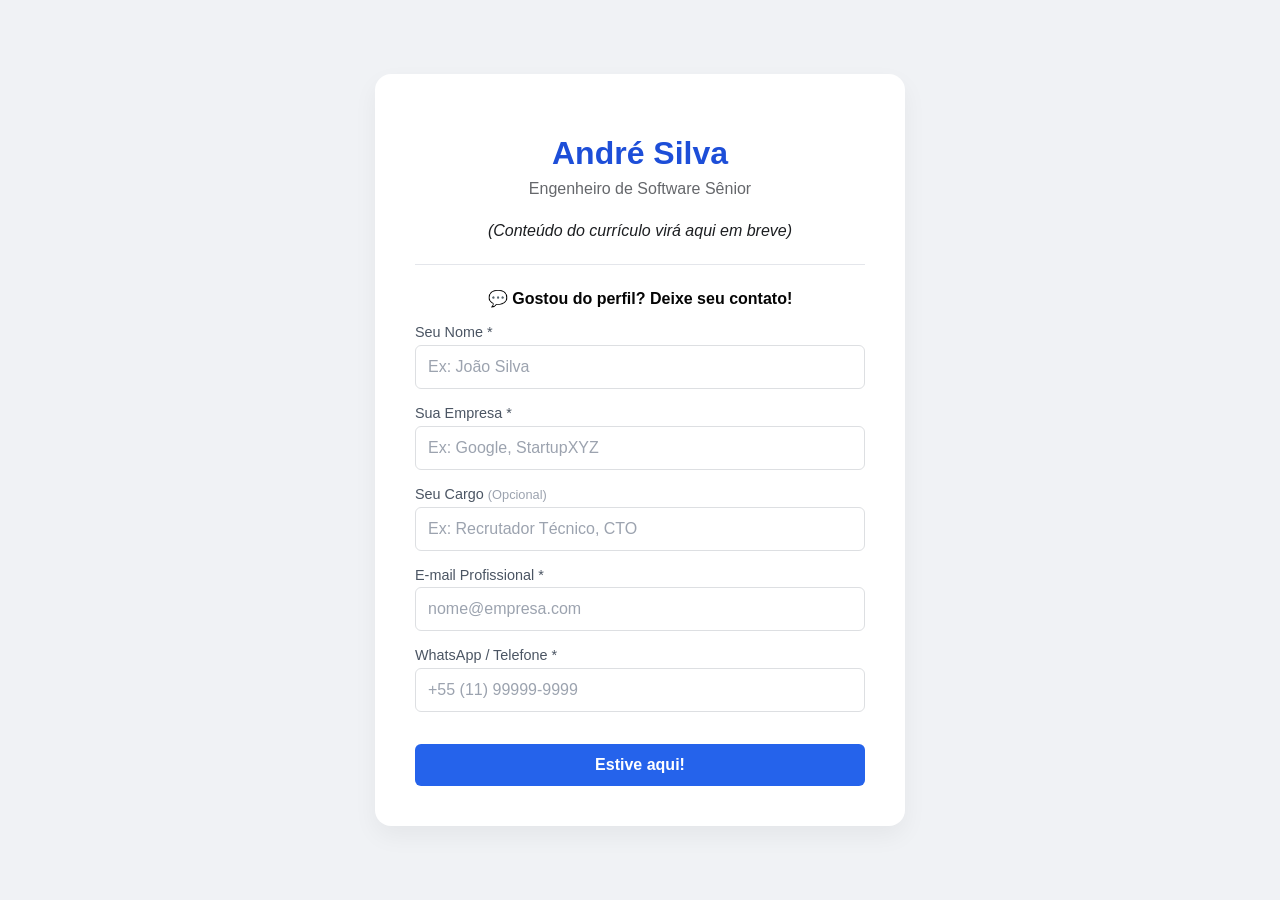
==== index.html @ 9e5ec3b1 "feat: adicionando logicas de marketing e se a visita é um retorno" ====
<!DOCTYPE html>
<html lang="pt-br">
<head>
    <meta charset="UTF-8">
    <meta name="viewport" content="width=device-width, initial-scale=1.0">
    <title>Currículo Inteligente | André Silva</title>
    <style>
        /* Estilos Gerais */
        body { font-family: 'Segoe UI', Tahoma, Geneva, Verdana, sans-serif; background-color: #f0f2f5; color: #1c1e21; display: flex; justify-content: center; align-items: center; min-height: 100vh; margin: 0; }
        .card { background: white; padding: 2.5rem; border-radius: 16px; box-shadow: 0 10px 25px rgba(0,0,0,0.05); text-align: center; width: 90%; max-width: 450px; }
        h1 { margin-bottom: 0.5rem; color: #1d4ed8; }
        p.subtitle { color: #65676b; margin-top: 0; margin-bottom: 1.5rem; }
        hr { border: 0; border-top: 1px solid #e4e6eb; margin: 1.5rem 0; }

        /* Estilos do Formulário */
        #visit-form { text-align: left; }
        #visit-form p.form-title { text-align: center; font-weight: bold; margin-bottom: 1rem; color: #050505; }
        .form-group { margin-bottom: 1rem; }
        label { display: block; margin-bottom: 0.3rem; font-size: 0.9rem; color: #4b5563; font-weight: 500; }
        input { width: 100%; padding: 12px; border: 1px solid #dddfe2; border-radius: 6px; font-size: 1rem; box-sizing: border-box; }
        input:focus { outline: none; border-color: #2563eb; box-shadow: 0 0 0 2px rgba(37,99,235,0.1); }
        input::placeholder { color: #9ca3af; }
        span.optional { color: #9ca3af; font-weight: normal; font-size: 0.8rem; }

        button.btn-submit { background-color: #2563eb; color: white; border: none; padding: 12px 24px; border-radius: 6px; cursor: pointer; font-size: 1rem; font-weight: 600; width: 100%; margin-top: 1rem; transition: background-color 0.2s; }
        button.btn-submit:hover { background-color: #1d4ed8; }
        #form-message { text-align: center; margin-top: 1rem; color: #166534; font-weight: 600; }
    </style>
</head>
<body>
    <div class="card">
        <h1>André Silva</h1>
        <p class="subtitle">Engenheiro de Software Sênior</p>
        <p><em>(Conteúdo do currículo virá aqui em breve)</em></p>
        
        <hr>
        
        <div id="visit-form-container">
            <div id="visit-form">
                <p class="form-title">💬 Gostou do perfil? Deixe seu contato!</p>
                
                <div class="form-group">
                    <label for="visitor-name">Seu Nome *</label>
                    <input type="text" id="visitor-name" placeholder="Ex: João Silva" required>
                </div>

                <div class="form-group">
                    <label for="visitor-company">Sua Empresa *</label>
                    <input type="text" id="visitor-company" placeholder="Ex: Google, StartupXYZ" required>
                </div>

                <div class="form-group">
                    <label for="visitor-role">Seu Cargo <span class="optional">(Opcional)</span></label>
                    <input type="text" id="visitor-role" placeholder="Ex: Recrutador Técnico, CTO">
                </div>

                <div class="form-group">
                    <label for="visitor-email">E-mail Profissional *</label>
                    <input type="email" id="visitor-email" placeholder="nome@empresa.com" required>
                </div>

                <div class="form-group">
                    <label for="visitor-phone">WhatsApp / Telefone *</label>
                    <input type="tel" id="visitor-phone" placeholder="+55 (11) 99999-9999" maxlength="19" required>
                </div>

                <button class="btn-submit" onclick="marcarPresenca()">Estive aqui!</button>
            </div>
            <div id="form-message" style="display: none;">
                <h3>Obrigado pela visita!</h3>
                <p>Recebi seus dados e entrarei em contato em breve.</p>
            </div>
        </div>
    </div>

    <script>
        const API_URL = 'https://api-portfolio-blue.vercel.app/api/visit';
        let visitId = null;
        
        // --- Lógica do Tempo de Permanência ---
        let startTime = Date.now();
        let totalSeconds = 0;

        function updateAndSendTime() {
            if (!visitId) return;
            const now = Date.now();
            totalSeconds += Math.round((now - startTime) / 1000);
            startTime = now;

            const payload = JSON.stringify({ id: visitId, time_on_page: totalSeconds });

            fetch(API_URL, {
                method: 'PATCH',
                headers: { 'Content-Type': 'application/json' },
                body: payload,
                keepalive: true 
            });
        }

        window.addEventListener('visibilitychange', () => {
            if (document.visibilityState === 'hidden') updateAndSendTime();
            else startTime = Date.now();
        });

        window.addEventListener('pagehide', updateAndSendTime);

        // --- Máscara de Telefone ---
        document.getElementById('visitor-phone').addEventListener('input', (e) => {
            let x = e.target.value.replace(/\D/g, '').match(/(\d{0,2})(\d{0,2})(\d{0,5})(\d{0,4})/);
            if (!x[1]) { e.target.value = ''; return; }
            if (!x[2]) { e.target.value = '+' + x[1]; return; }
            e.target.value = '+' + x[1] + ' (' + x[2] + ') ' + x[3] + (x[4] ? '-' + x[4] : '');
        });

        // 1. Telemetria Automática (Load) - COM UTMs E RETORNO
        window.addEventListener('load', async () => {
            // Verifica se é visitante recorrente via localStorage
            const isReturning = localStorage.getItem('visited_before') === 'true';
            localStorage.setItem('visited_before', 'true');

            // Captura parâmetros da URL (UTMs)
            const urlParams = new URLSearchParams(window.location.search);

            const payload = {
                referrer: document.referrer || 'Direto',
                screen: `${window.screen.width}x${window.screen.height}`,
                lang: navigator.language,
                ua: navigator.userAgent,
                // Novos campos de Inteligência
                utm_source: urlParams.get('utm_source'),
                utm_medium: urlParams.get('utm_medium'),
                utm_campaign: urlParams.get('utm_campaign'),
                is_returning: isReturning
            };

            try {
                const res = await fetch(API_URL, {
                    method: 'POST',
                    headers: { 'Content-Type': 'application/json' },
                    body: JSON.stringify(payload)
                });
                const data = await res.json();
                visitId = data.id;
                console.log('Telemetria Sênior OK');
            } catch (e) {
                console.warn('Erro na telemetria.');
            }
        });

        // 2. Formulário Voluntário (Leads)
        async function marcarPresenca() {
            const nome = document.getElementById('visitor-name').value.trim();
            const empresa = document.getElementById('visitor-company').value.trim();
            const cargo = document.getElementById('visitor-role').value.trim();
            const email = document.getElementById('visitor-email').value.trim();
            const telefone = document.getElementById('visitor-phone').value.trim();

            if (!nome || !empresa || !email || !telefone) {
                alert('Por favor, preencha todos os campos obrigatórios (*).');
                return;
            }

            const payloadUpdate = {
                id: visitId,
                visitor_name: nome,
                company: empresa,
                job_title: cargo || null,
                visitor_email: email,
                visitor_phone: telefone
            };

            try {
                const response = await fetch(API_URL, {
                    method: 'PATCH',
                    headers: { 'Content-Type': 'application/json' },
                    body: JSON.stringify(payloadUpdate)
                });

                if (response.ok) {
                    document.getElementById('visit-form').style.display = 'none';
                    document.getElementById('form-message').style.display = 'block';
                } else {
                    throw new Error('Erro ao salvar dados');
                }
            } catch (e) {
                alert('Erro ao enviar dados.');
                console.error(e);
            }
        }
    </script>
</body>
</html>
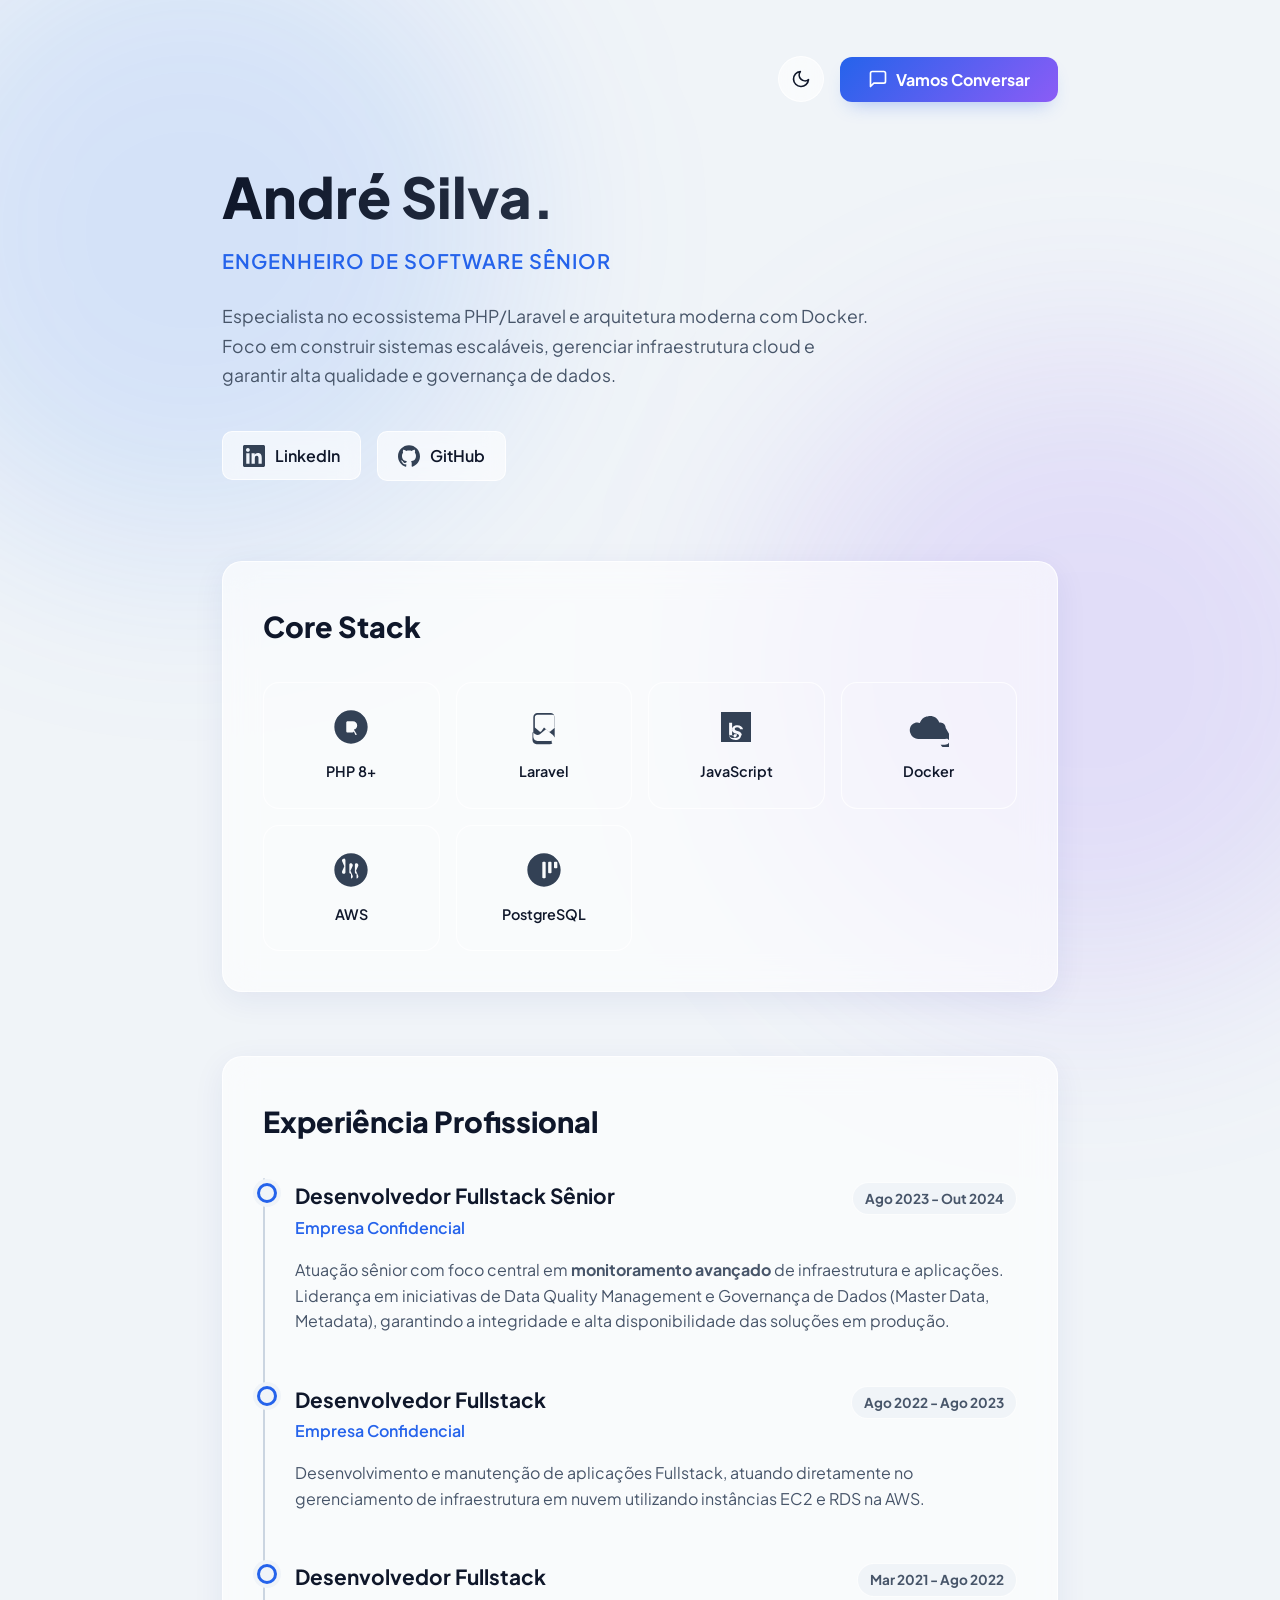
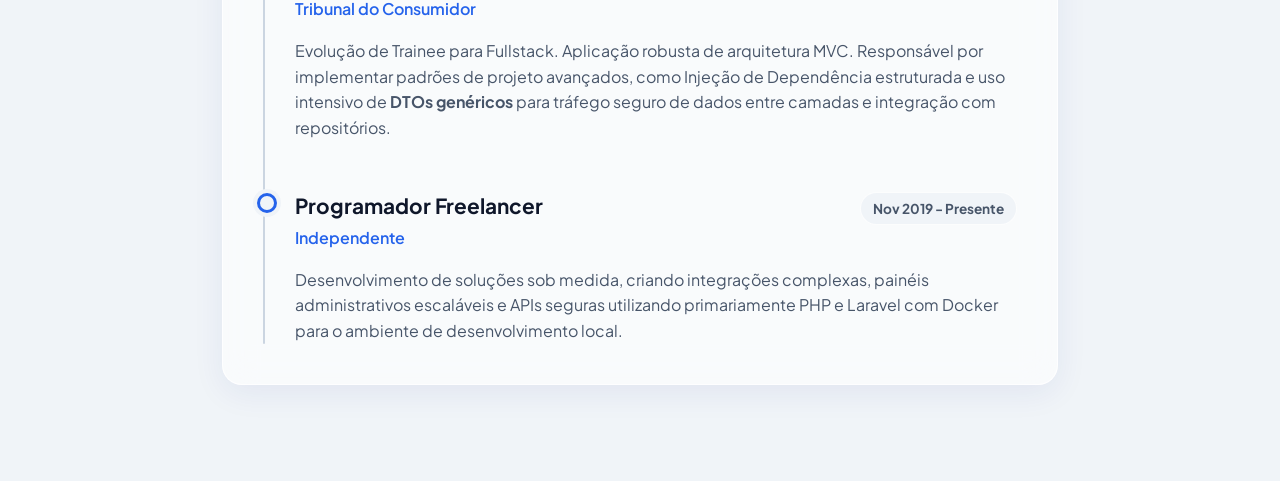
==== commit 452d4220: "fix: corrigindo comportamento cores no celular forçado darkmode" ====
--- a/index.html
+++ b/index.html
@@ -3,81 +3,388 @@
 <head>
     <meta charset="UTF-8">
     <meta name="viewport" content="width=device-width, initial-scale=1.0">
-    <title>Currículo Inteligente | André Silva</title>
+    <title>André Silva | Engenheiro de Software Sênior</title>
+    
+    <script>
+        let localTheme = localStorage.getItem('theme');
+        let sysTheme = window.matchMedia('(prefers-color-scheme: dark)').matches ? 'dark' : 'light';
+        let currentTheme = localTheme || sysTheme;
+        document.documentElement.setAttribute('data-theme', currentTheme);
+    </script>
+
+    <meta name="theme-color" content="#f0f4f8" media="(prefers-color-scheme: light)">
+    <meta name="theme-color" content="#020617" media="(prefers-color-scheme: dark)">
+
+    <link rel="preconnect" href="https://fonts.googleapis.com">
+    <link rel="preconnect" href="https://fonts.gstatic.com" crossorigin>
+    <link href="https://fonts.googleapis.com/css2?family=Plus+Jakarta+Sans:wght@400;500;600;700;800&display=swap" rel="stylesheet">
+    
     <style>
-        /* Estilos Gerais */
-        body { font-family: 'Segoe UI', Tahoma, Geneva, Verdana, sans-serif; background-color: #f0f2f5; color: #1c1e21; display: flex; justify-content: center; align-items: center; min-height: 100vh; margin: 0; }
-        .card { background: white; padding: 2.5rem; border-radius: 16px; box-shadow: 0 10px 25px rgba(0,0,0,0.05); text-align: center; width: 90%; max-width: 450px; }
-        h1 { margin-bottom: 0.5rem; color: #1d4ed8; }
-        p.subtitle { color: #65676b; margin-top: 0; margin-bottom: 1.5rem; }
-        hr { border: 0; border-top: 1px solid #e4e6eb; margin: 1.5rem 0; }
-
-        /* Estilos do Formulário */
-        #visit-form { text-align: left; }
-        #visit-form p.form-title { text-align: center; font-weight: bold; margin-bottom: 1rem; color: #050505; }
-        .form-group { margin-bottom: 1rem; }
-        label { display: block; margin-bottom: 0.3rem; font-size: 0.9rem; color: #4b5563; font-weight: 500; }
-        input { width: 100%; padding: 12px; border: 1px solid #dddfe2; border-radius: 6px; font-size: 1rem; box-sizing: border-box; }
-        input:focus { outline: none; border-color: #2563eb; box-shadow: 0 0 0 2px rgba(37,99,235,0.1); }
-        input::placeholder { color: #9ca3af; }
-        span.optional { color: #9ca3af; font-weight: normal; font-size: 0.8rem; }
-
-        button.btn-submit { background-color: #2563eb; color: white; border: none; padding: 12px 24px; border-radius: 6px; cursor: pointer; font-size: 1rem; font-weight: 600; width: 100%; margin-top: 1rem; transition: background-color 0.2s; }
-        button.btn-submit:hover { background-color: #1d4ed8; }
-        #form-message { text-align: center; margin-top: 1rem; color: #166534; font-weight: 600; }
+        /* =========================================
+           VARIÁVEIS DE TEMA
+           ========================================= */
+        :root {
+            --bg-base: #f0f4f8;
+            --bg-blob-1: rgba(59, 130, 246, 0.15); 
+            --bg-blob-2: rgba(139, 92, 246, 0.15); 
+            --card-bg: rgba(255, 255, 255, 0.6);
+            --card-border: rgba(255, 255, 255, 0.8);
+            --card-shadow: 0 8px 32px rgba(31, 38, 135, 0.07);
+            --text-main: #0f172a;
+            --text-muted: #475569;
+            --primary: #2563eb;
+            --primary-glow: rgba(37, 99, 235, 0.4);
+            --accent: #8b5cf6;
+            --timeline-line: #cbd5e1;
+            --icon-fill: #334155;
+            --modal-bg: rgba(0, 0, 0, 0.4);
+        }
+
+        [data-theme="dark"] {
+            --bg-base: #020617;
+            --bg-blob-1: rgba(37, 99, 235, 0.15);
+            --bg-blob-2: rgba(139, 92, 246, 0.1);
+            --card-bg: rgba(30, 41, 59, 0.5);
+            --card-border: rgba(255, 255, 255, 0.05);
+            --card-shadow: 0 8px 32px rgba(0, 0, 0, 0.4);
+            --text-main: #f8fafc;
+            --text-muted: #94a3b8;
+            --primary: #3b82f6;
+            --primary-glow: rgba(59, 130, 246, 0.5);
+            --accent: #a855f7;
+            --timeline-line: #334155;
+            --icon-fill: #cbd5e1;
+            --modal-bg: rgba(0, 0, 0, 0.8);
+        }
+
+        /* =========================================
+           ESTILOS BASE E LAYOUT
+           ========================================= */
+        * { margin: 0; padding: 0; box-sizing: border-box; font-family: 'Plus Jakarta Sans', sans-serif; }
+
+        body { 
+            background-color: var(--bg-base); 
+            color: var(--text-main); 
+            line-height: 1.7; 
+            overflow-x: hidden;
+            position: relative;
+            transition: background-color 0.4s ease, color 0.4s ease;
+        }
+
+        body::before, body::after {
+            content: ''; position: fixed; border-radius: 50%; filter: blur(100px); z-index: -1;
+            transition: background-color 0.4s ease;
+        }
+        body::before { top: -10%; left: -10%; width: 50vw; height: 50vw; background: var(--bg-blob-1); }
+        body::after { bottom: -10%; right: -10%; width: 50vw; height: 50vw; background: var(--bg-blob-2); }
+
+        .container { max-width: 900px; margin: 0 auto; padding: 2rem; position: relative; z-index: 1; }
+
+        /* HEADER E TOGGLE DE TEMA */
+        header { display: flex; justify-content: flex-end; align-items: center; gap: 1rem; padding: 1.5rem 0 4rem 0; }
+
+        .theme-toggle {
+            background: var(--card-bg); border: 1px solid var(--card-border);
+            border-radius: 50%; width: 46px; height: 46px;
+            display: flex; align-items: center; justify-content: center;
+            cursor: pointer; color: var(--text-main); backdrop-filter: blur(10px);
+            transition: all 0.3s ease;
+        }
+        .theme-toggle:hover { border-color: var(--primary); color: var(--primary); transform: scale(1.05); }
+        .theme-toggle svg { width: 20px; height: 20px; fill: none; stroke: currentColor; stroke-width: 2; stroke-linecap: round; stroke-linejoin: round; }
+
+        .btn-glow {
+            background: linear-gradient(135deg, var(--primary), var(--accent));
+            color: white; border: none; padding: 12px 28px; border-radius: 12px;
+            font-weight: 700; font-size: 1rem; cursor: pointer; transition: all 0.3s ease;
+            box-shadow: 0 10px 20px -10px var(--primary-glow);
+            display: inline-flex; align-items: center; gap: 8px;
+        }
+        .btn-glow:hover { transform: translateY(-2px) scale(1.02); box-shadow: 0 15px 25px -10px var(--primary-glow); }
+
+        /* HERO SECTION */
+        .hero { margin-bottom: 5rem; }
+        .hero-title { 
+            font-size: 3.5rem; font-weight: 800; line-height: 1.1; margin-bottom: 1rem;
+            background: linear-gradient(to right, var(--text-main), var(--text-muted));
+            -webkit-background-clip: text; -webkit-text-fill-color: transparent;
+        }
+        .hero-subtitle { font-size: 1.25rem; font-weight: 600; color: var(--primary); margin-bottom: 1.5rem; letter-spacing: 1px; text-transform: uppercase; }
+        .hero-desc { color: var(--text-muted); font-size: 1.1rem; max-width: 650px; margin-bottom: 2.5rem; }
+
+        .social-links { display: flex; gap: 1rem; flex-wrap: wrap; }
+        .social-btn {
+            display: flex; align-items: center; gap: 10px; padding: 10px 20px;
+            background: var(--card-bg); border: 1px solid var(--card-border);
+            border-radius: 10px; color: var(--text-main); font-weight: 600; text-decoration: none;
+            backdrop-filter: blur(10px); transition: all 0.3s ease;
+        }
+        .social-btn svg { width: 22px; height: 22px; fill: var(--icon-fill); transition: 0.3s; }
+        .social-btn:hover { border-color: var(--primary); transform: translateY(-3px); }
+        .social-btn:hover svg { fill: var(--primary); }
+
+        /* GLASS CARD GERAL */
+        .glass-panel {
+            background: var(--card-bg); backdrop-filter: blur(16px); -webkit-backdrop-filter: blur(16px);
+            border: 1px solid var(--card-border); border-radius: 20px;
+            box-shadow: var(--card-shadow); padding: 2.5rem; margin-bottom: 4rem;
+            transition: background-color 0.4s ease, border-color 0.4s ease;
+        }
+
+        .section-header { font-size: 1.8rem; font-weight: 800; margin-bottom: 2rem; color: var(--text-main); }
+
+        /* BENTO GRID - TECH STACK */
+        .tech-grid { display: grid; grid-template-columns: repeat(auto-fill, minmax(140px, 1fr)); gap: 1rem; }
+        .tech-card {
+            display: flex; flex-direction: column; align-items: center; justify-content: center; gap: 12px;
+            padding: 1.5rem; border-radius: 16px; background: rgba(255,255,255,0.03);
+            border: 1px solid var(--card-border); transition: all 0.3s ease;
+        }
+        .tech-card:hover { border-color: var(--primary); background: rgba(37, 99, 235, 0.05); transform: translateY(-4px); }
+        .tech-card svg { width: 40px; height: 40px; fill: var(--icon-fill); transition: fill 0.3s ease; }
+        .tech-card span { font-weight: 600; font-size: 0.9rem; color: var(--text-main); text-align: center; }
+
+        /* TIMELINE EXPERIÊNCIA */
+        .timeline { position: relative; padding-left: 2rem; }
+        .timeline::before { content: ''; position: absolute; left: 0; top: 0; bottom: 0; width: 2px; background: var(--timeline-line); border-radius: 2px; }
+        .timeline-item { position: relative; margin-bottom: 3rem; }
+        .timeline-item:last-child { margin-bottom: 0; }
+        
+        .timeline-item::before {
+            content: ''; position: absolute; left: -2.4rem; top: 0.3rem; width: 14px; height: 14px;
+            background: var(--bg-base); border: 3px solid var(--primary); border-radius: 50%;
+            box-shadow: 0 0 0 4px var(--bg-base); transition: 0.3s; z-index: 2;
+        }
+        .timeline-item:hover::before { background: var(--primary); box-shadow: 0 0 15px var(--primary-glow); }
+
+        .job-header { display: flex; justify-content: space-between; align-items: baseline; margin-bottom: 0.5rem; flex-wrap: wrap; gap: 0.5rem; }
+        .job-title { font-size: 1.3rem; font-weight: 700; color: var(--text-main); }
+        .job-company { color: var(--primary); font-weight: 600; font-size: 1rem; }
+        .job-date { font-size: 0.85rem; font-weight: 700; color: var(--text-muted); background: var(--bg-base); padding: 4px 12px; border-radius: 20px; border: 1px solid var(--card-border); transition: background-color 0.4s ease; }
+        .job-desc { color: var(--text-muted); margin-top: 1rem; line-height: 1.6; }
+
+        /* MODAL E FORMS */
+        .modal { display: none; position: fixed; z-index: 1000; inset: 0; background: var(--modal-bg); backdrop-filter: blur(8px); align-items: center; justify-content: center; }
+        .modal-content { background: var(--card-bg); backdrop-filter: blur(20px); border: 1px solid var(--card-border); padding: 2.5rem; border-radius: 24px; width: 90%; max-width: 450px; box-shadow: var(--card-shadow); position: relative; max-height: 90vh; overflow-y: auto; }
+        .close-btn { position: absolute; top: 20px; right: 24px; font-size: 1.5rem; cursor: pointer; color: var(--text-muted); transition: 0.2s; }
+        .close-btn:hover { color: var(--text-main); transform: scale(1.1); }
+        
+        .form-title { text-align: center; font-weight: 800; font-size: 1.3rem; margin-bottom: 1.5rem; color: var(--text-main); }
+        .form-group { margin-bottom: 1.2rem; }
+        label { display: block; margin-bottom: 0.4rem; font-size: 0.85rem; font-weight: 700; color: var(--text-main); }
+        input { width: 100%; padding: 14px; background: rgba(0,0,0,0.02); border: 1px solid var(--timeline-line); color: var(--text-main); border-radius: 12px; font-size: 1rem; transition: 0.3s; }
+        [data-theme="dark"] input { background: rgba(255,255,255,0.03); }
+        input:focus { outline: none; border-color: var(--primary); box-shadow: 0 0 0 4px var(--primary-glow); background: transparent; }
+        .optional { font-weight: 400; color: var(--text-muted); font-size: 0.75rem; }
+
+        /* =========================================
+           RESPONSIVIDADE (MOBILE FIX)
+           ========================================= */
+        @media (max-width: 600px) {
+            .container { padding: 1.5rem; }
+            .hero-title { font-size: 2.5rem; }
+            .hero-subtitle { font-size: 1.1rem; }
+            
+            /* Ajuste Perfeito para a Tech Stack no Mobile */
+            .tech-grid { grid-template-columns: repeat(2, 1fr); gap: 0.8rem; }
+            .tech-card { padding: 1rem; gap: 8px; }
+            .tech-card svg { width: 30px; height: 30px; }
+            .tech-card span { font-size: 0.8rem; }
+            
+            /* Ajuste dos Panels e Timeline */
+            .glass-panel { padding: 1.5rem; }
+            .job-header { flex-direction: column; align-items: flex-start; }
+            .timeline { padding-left: 1.5rem; }
+            .timeline-item::before { left: -1.9rem; }
+        }
     </style>
 </head>
 <body>
-    <div class="card">
-        <h1>André Silva</h1>
-        <p class="subtitle">Engenheiro de Software Sênior</p>
-        <p><em>(Conteúdo do currículo virá aqui em breve)</em></p>
-        
-        <hr>
-        
-        <div id="visit-form-container">
-            <div id="visit-form">
-                <p class="form-title">💬 Gostou do perfil? Deixe seu contato!</p>
+
+    <div class="container">
+        <header>
+            <button class="theme-toggle" id="theme-toggle" title="Alternar Tema">
+                <svg id="icon-sun" style="display: none;" viewBox="0 0 24 24"><circle cx="12" cy="12" r="5"></circle><line x1="12" y1="1" x2="12" y2="3"></line><line x1="12" y1="21" x2="12" y2="23"></line><line x1="4.22" y1="4.22" x2="5.64" y2="5.64"></line><line x1="18.36" y1="18.36" x2="19.78" y2="19.78"></line><line x1="1" y1="12" x2="3" y2="12"></line><line x1="21" y1="12" x2="23" y2="12"></line><line x1="4.22" y1="19.78" x2="5.64" y2="18.36"></line><line x1="18.36" y1="5.64" x2="19.78" y2="4.22"></line></svg>
+                <svg id="icon-moon" style="display: none;" viewBox="0 0 24 24"><path d="M21 12.79A9 9 0 1 1 11.21 3 7 7 0 0 0 21 12.79z"></path></svg>
+            </button>
+
+            <button class="btn-glow" onclick="openModal()">
+                <svg width="20" height="20" viewBox="0 0 24 24" fill="none" stroke="currentColor" stroke-width="2" stroke-linecap="round" stroke-linejoin="round"><path d="M21 15a2 2 0 0 1-2 2H7l-4 4V5a2 2 0 0 1 2-2h14a2 2 0 0 1 2 2z"></path></svg>
+                <span class="btn-text">Vamos Conversar</span>
+            </button>
+        </header>
+
+        <section class="hero">
+            <h1 class="hero-title">André Silva.</h1>
+            <div class="hero-subtitle">Engenheiro de Software Sênior</div>
+            <p class="hero-desc">Especialista no ecossistema PHP/Laravel e arquitetura moderna com Docker. Foco em construir sistemas escaláveis, gerenciar infraestrutura cloud e garantir alta qualidade e governança de dados.</p>
+            
+            <div class="social-links">
+                <a href="#" class="social-btn">
+                    <svg viewBox="0 0 24 24"><path d="M20.447 20.452h-3.554v-5.569c0-1.328-.027-3.037-1.852-3.037-1.853 0-2.136 1.445-2.136 2.939v5.667H9.351V9h3.414v1.561h.046c.477-.9 1.637-1.85 3.37-1.85 3.601 0 4.267 2.37 4.267 5.455v6.286zM5.337 7.433c-1.144 0-2.063-.926-2.063-2.065 0-1.138.92-2.063 2.063-2.063 1.14 0 2.064.925 2.064 2.063 0 1.139-.925 2.065-2.064 2.065zm1.782 13.019H3.555V9h3.564v11.452zM22.225 0H1.771C.792 0 0 .774 0 1.729v20.542C0 23.227.792 24 1.771 24h20.451C23.2 24 24 23.227 24 22.271V1.729C24 .774 23.2 0 22.222 0h.003z"/></svg>
+                    LinkedIn
+                </a>
+                <a href="#" class="social-btn">
+                    <svg viewBox="0 0 24 24"><path d="M12 .297c-6.63 0-12 5.373-12 12 0 5.303 3.438 9.8 8.205 11.385.6.113.82-.258.82-.577 0-.285-.01-1.04-.015-2.04-3.338.724-4.042-1.61-4.042-1.61C4.422 18.07 3.633 17.7 3.633 17.7c-1.087-.744.084-.729.084-.729 1.205.084 1.838 1.236 1.838 1.236 1.07 1.835 2.809 1.305 3.495.998.108-.776.417-1.305.76-1.605-2.665-.3-5.466-1.332-5.466-5.93 0-1.31.465-2.38 1.235-3.22-.135-.303-.54-1.523.105-3.176 0 0 1.005-.322 3.3 1.23.96-.267 1.98-.399 3-.405 1.02.006 2.04.138 3 .405 2.28-1.552 3.285-1.23 3.285-1.23.645 1.653.24 2.873.12 3.176.765.84 1.23 1.91 1.23 3.22 0 4.61-2.805 5.625-5.475 5.92.42.36.81 1.096.81 2.22 0 1.606-.015 2.896-.015 3.286 0 .315.21.69.825.57C20.565 22.092 24 17.592 24 12.297c0-6.627-5.373-12-12-12"/></svg>
+                    GitHub
+                </a>
+            </div>
+        </section>
+
+        <div class="glass-panel">
+            <h2 class="section-header">Core Stack</h2>
+            <div class="tech-grid">
+                <div class="tech-card">
+                    <svg viewBox="0 0 24 24"><path d="M12 2C6.477 2 2 6.477 2 12s4.477 10 10 10 10-4.477 10-10S17.523 2 12 2zm1.68 12.63c-.15.42-.6.7-1.07.7H9.98c-.46 0-.82-.36-.82-.82V9.32c0-.46.36-.82.82-.82h3.19c1.47 0 2.54 1.07 2.54 2.54 0 1.27-.88 2.27-2.03 2.5l1.64 2.6c.15.24 0 .58-.27.6l-.37.03v.06z"/></svg>
+                    <span>PHP 8+</span>
+                </div>
+                <div class="tech-card">
+                    <svg viewBox="0 0 24 24"><path d="M16.6 20.25c-.21.06-.43.08-.66.08H8.06c-1.37 0-2.48-1.11-2.48-2.48V6.15c0-1.37 1.11-2.48 2.48-2.48h7.88c1.37 0 2.48 1.11 2.48 2.48v11.7c0 .16-.01.31-.04.46-.35-.76-.87-1.42-1.51-1.92l-.12-.1-3.6-2.92-3.6 2.92c-.8.64-1.93.64-2.73 0L5.3 15.3l-.22-.16v4.71c0 1.37 1.11 2.48 2.48 2.48h7.88c.61 0 1.17-.22 1.6-.59l-.44-.49zM12 12.33l2.84 2.31c.26.21.65.21.91 0l2.84-2.31V6.15c0-.85-.69-1.54-1.54-1.54H8.06c-.85 0-1.54.69-1.54 1.54v6.18l2.84 2.31c.26.21.65.21.91 0L12 12.33z"/></svg>
+                    <span>Laravel</span>
+                </div>
+                <div class="tech-card">
+                    <svg viewBox="0 0 24 24"><path d="M0 0h24v24H0V0z" fill="none"/><path d="M3 3h18v18H3V3zm12.5 13.91c0-1.48-1.04-2.18-2.7-2.58-1.31-.32-1.55-.66-1.55-1.15 0-.58.55-1.01 1.4-1.01 1.04 0 1.65.48 1.83 1.25h1.75c-.22-1.5-1.46-2.54-3.5-2.54-1.89 0-3.18 1.1-3.18 2.65 0 1.47 1.05 2.15 2.83 2.56 1.34.32 1.42.79 1.42 1.23 0 .68-.66 1.11-1.57 1.11-1.12 0-1.87-.53-2.07-1.41H7.83c.24 1.68 1.67 2.8 3.82 2.8 2.05 0 3.35-1.12 3.35-2.71zm-5.83.67V9.45h-1.8v6.7c0 1.47.88 2.41 2.42 2.41 1.4 0 2.27-.85 2.32-2.19h-1.74c-.03.58-.33.84-.71.84-.45 0-.49-.37-.49-.63z"/></svg>
+                    <span>JavaScript</span>
+                </div>
+                <div class="tech-card">
+                    <svg viewBox="0 0 24 24"><path d="M22.02 12.553c-.027-.811-.327-1.613-.883-2.228-.585-.646-1.408-.98-2.28-1.043-.16-.013-.323-.016-.484-.01h-.032c-.067 0-.135.002-.204.008-.476-1.583-1.682-2.834-3.238-3.444-.305-.12-.622-.213-.948-.278-.204-.041-.413-.072-.625-.094-.28-.03-.564-.042-.852-.036-.312.006-.622.03-.928.07-.34.045-.675.112-1.004.202-.125.034-.248.073-.37.113-1.603.522-2.88 1.708-3.504 3.284-.04.1-.077.2-.11.303-.024.07-.046.143-.066.216-.464-.17-.962-.27-1.478-.292-.516-.023-1.037.05-1.52.21-.502.167-.967.42-1.37.747-.384.312-.716.69-.974 1.114-.247.406-.432.85-.544 1.315-.107.447-.152.912-.132 1.38.02.483.107.962.257 1.42.146.446.353.873.61 1.266.248.38.547.728.887 1.033.35.31.74.576 1.157.788.43.218.89.382 1.366.486.495.108 1.004.155 1.516.142h14.072c1.077 0 2.05-.44 2.76-.145.688.286 1.096 1.035 1.004 1.776-.084.68-.58 1.258-1.24 1.444-1.28.36-2.58.45-3.89.28.067.126.14.25.218.37.525.808 1.288 1.42 2.193 1.775 1.427.56 3.033.36 4.29-.533 1.19-.844 1.83-2.27 1.71-3.774-.112-1.41-1.003-2.618-2.316-3.14-.15-.06-.305-.11-.462-.153z"/></svg>
+                    <span>Docker</span>
+                </div>
+                <div class="tech-card">
+                    <svg viewBox="0 0 24 24"><path d="M12 2C6.477 2 2 6.477 2 12s4.477 10 10 10 10-4.477 10-10S17.523 2 12 2zm3.333 12.315c-.246.012-.49-.07-.665-.226-.208-.184-.33-.45-.33-.733V8.895c0-.284.122-.55.33-.734.174-.155.418-.238.665-.226.376.02.72.228.918.552.198.324.225.727.072 1.076l-1.314 2.942 1.314 2.94c.153.35.126.753-.072 1.077-.198.324-.542.532-.918.552v-.004zm-3.333 0c-.246.012-.49-.07-.665-.226-.208-.184-.33-.45-.33-.733V8.895c0-.284.122-.55.33-.734.174-.155.418-.238.665-.226.376.02.72.228.918.552.198.324.225.727.072 1.076l-1.314 2.942 1.314 2.94c.153.35.126.753-.072 1.077-.198.324-.542.532-.918.552v-.004zM8.667 8.895v4.46c0 .284-.122.55-.33.734-.174.155-.418.238-.665.226-.376-.02-.72-.228-.918-.552-.198-.324-.225-.727-.072-1.076l1.314-2.942L6.68 6.804c-.153-.35-.126-.753.072-1.077.198-.324.542-.532.918-.552.247-.012.49.07.665.226.208.184.33.45.33.733v2.76h.002z"/></svg>
+                    <span>AWS</span>
+                </div>
+                <div class="tech-card">
+                    <svg viewBox="0 0 24 24"><path d="M12 2C6.477 2 2 6.477 2 12s4.477 10 10 10 10-4.477 10-10S17.523 2 12 2zm1 14.5c0 .28-.22.5-.5.5h-1c-.28 0-.5-.22-.5-.5v-9c0-.28.22-.5.5-.5h1c.28 0 .5.22.5.5v9zm3.5-3c0 .28-.22.5-.5.5h-1c-.28 0-.5-.22-.5-.5v-6c0-.28.22-.5.5-.5h1c.28 0 .5.22.5.5v6zm3.5-3c0 .28-.22.5-.5.5h-1c-.28 0-.5-.22-.5-.5v-3c0-.28.22-.5.5-.5h1c.28 0 .5.22.5.5v3z"/></svg>
+                    <span>PostgreSQL</span>
+                </div>
+            </div>
+        </div>
+
+        <div class="glass-panel">
+            <h2 class="section-header">Experiência Profissional</h2>
+            
+            <div class="timeline">
+                <div class="timeline-item">
+                    <div class="job-header">
+                        <div>
+                            <div class="job-title">Desenvolvedor Fullstack Sênior</div>
+                            <div class="job-company">Empresa Confidencial</div>
+                        </div>
+                        <div class="job-date">Ago 2023 - Out 2024</div>
+                    </div>
+                    <p class="job-desc">Atuação sênior com foco central em <strong>monitoramento avançado</strong> de infraestrutura e aplicações. Liderança em iniciativas de Data Quality Management e Governança de Dados (Master Data, Metadata), garantindo a integridade e alta disponibilidade das soluções em produção.</p>
+                </div>
+
+                <div class="timeline-item">
+                    <div class="job-header">
+                        <div>
+                            <div class="job-title">Desenvolvedor Fullstack</div>
+                            <div class="job-company">Empresa Confidencial</div>
+                        </div>
+                        <div class="job-date">Ago 2022 - Ago 2023</div>
+                    </div>
+                    <p class="job-desc">Desenvolvimento e manutenção de aplicações Fullstack, atuando diretamente no gerenciamento de infraestrutura em nuvem utilizando instâncias EC2 e RDS na AWS.</p>
+                </div>
+
+                <div class="timeline-item">
+                    <div class="job-header">
+                        <div>
+                            <div class="job-title">Desenvolvedor Fullstack</div>
+                            <div class="job-company">Tribunal do Consumidor</div>
+                        </div>
+                        <div class="job-date">Mar 2021 - Ago 2022</div>
+                    </div>
+                    <p class="job-desc">Evolução de Trainee para Fullstack. Aplicação robusta de arquitetura MVC. Responsável por implementar padrões de projeto avançados, como Injeção de Dependência estruturada e uso intensivo de <strong>DTOs genéricos</strong> para tráfego seguro de dados entre camadas e integração com repositórios.</p>
+                </div>
                 
-                <div class="form-group">
-                    <label for="visitor-name">Seu Nome *</label>
-                    <input type="text" id="visitor-name" placeholder="Ex: João Silva" required>
-                </div>
-
-                <div class="form-group">
-                    <label for="visitor-company">Sua Empresa *</label>
-                    <input type="text" id="visitor-company" placeholder="Ex: Google, StartupXYZ" required>
-                </div>
-
-                <div class="form-group">
-                    <label for="visitor-role">Seu Cargo <span class="optional">(Opcional)</span></label>
-                    <input type="text" id="visitor-role" placeholder="Ex: Recrutador Técnico, CTO">
-                </div>
-
-                <div class="form-group">
-                    <label for="visitor-email">E-mail Profissional *</label>
-                    <input type="email" id="visitor-email" placeholder="nome@empresa.com" required>
-                </div>
-
-                <div class="form-group">
-                    <label for="visitor-phone">WhatsApp / Telefone *</label>
-                    <input type="tel" id="visitor-phone" placeholder="+55 (11) 99999-9999" maxlength="19" required>
-                </div>
-
-                <button class="btn-submit" onclick="marcarPresenca()">Estive aqui!</button>
-            </div>
-            <div id="form-message" style="display: none;">
-                <h3>Obrigado pela visita!</h3>
-                <p>Recebi seus dados e entrarei em contato em breve.</p>
+                <div class="timeline-item">
+                    <div class="job-header">
+                        <div>
+                            <div class="job-title">Programador Freelancer</div>
+                            <div class="job-company">Independente</div>
+                        </div>
+                        <div class="job-date">Nov 2019 - Presente</div>
+                    </div>
+                    <p class="job-desc">Desenvolvimento de soluções sob medida, criando integrações complexas, painéis administrativos escaláveis e APIs seguras utilizando primariamente PHP e Laravel com Docker para o ambiente de desenvolvimento local.</p>
+                </div>
             </div>
         </div>
     </div>
 
+    <div id="contact-modal" class="modal">
+        <div class="modal-content">
+            <span class="close-btn" onclick="closeModal()">&times;</span>
+            <div id="visit-form-container">
+                <div id="visit-form">
+                    <p class="form-title">Iniciar Conversa</p>
+                    <div class="form-group">
+                        <label for="visitor-name">Nome Completo</label>
+                        <input type="text" id="visitor-name" placeholder="Ex: João Silva" required>
+                    </div>
+                    <div class="form-group">
+                        <label for="visitor-company">Empresa</label>
+                        <input type="text" id="visitor-company" placeholder="Ex: Google, StartupXYZ" required>
+                    </div>
+                    <div class="form-group">
+                        <label for="visitor-role">Cargo <span class="optional">(Opcional)</span></label>
+                        <input type="text" id="visitor-role" placeholder="Ex: Tech Lead, Recrutador">
+                    </div>
+                    <div class="form-group">
+                        <label for="visitor-email">E-mail Corporativo</label>
+                        <input type="email" id="visitor-email" placeholder="nome@empresa.com" required>
+                    </div>
+                    <div class="form-group">
+                        <label for="visitor-phone">WhatsApp / Telefone</label>
+                        <input type="tel" id="visitor-phone" placeholder="+55 (11) 99999-9999" maxlength="19" required>
+                    </div>
+                    <button class="btn-glow" style="width: 100%; justify-content: center; margin-top: 15px;" onclick="marcarPresenca()">Enviar Mensagem</button>
+                </div>
+                <div id="form-message" style="display: none; text-align: center; color: var(--primary); font-weight: 800; margin-top: 2rem; font-size: 1.2rem;">
+                    <h3>Contato Enviado!</h3>
+                    <p style="font-weight: 500; color: var(--text-muted); font-size: 1rem; margin-top: 0.5rem;">Recebi seus dados e retornarei em breve.</p>
+                </div>
+            </div>
+        </div>
+    </div>
+
     <script>
+        /* --- Ajusta o Ícone do Tema no Load --- */
+        const themeToggle = document.getElementById('theme-toggle');
+        const iconSun = document.getElementById('icon-sun');
+        const iconMoon = document.getElementById('icon-moon');
+        const htmlElement = document.documentElement;
+
+        function updateIconDisplay(theme) {
+            if (theme === 'dark') {
+                iconSun.style.display = 'block';
+                iconMoon.style.display = 'none';
+            } else {
+                iconSun.style.display = 'none';
+                iconMoon.style.display = 'block';
+            }
+        }
+        
+        // Puxa o tema atual que o <head> já definiu
+        updateIconDisplay(htmlElement.getAttribute('data-theme'));
+
+        // Clique no Botão
+        themeToggle.addEventListener('click', () => {
+            const currentTheme = htmlElement.getAttribute('data-theme');
+            const newTheme = currentTheme === 'dark' ? 'light' : 'dark';
+            htmlElement.setAttribute('data-theme', newTheme);
+            localStorage.setItem('theme', newTheme);
+            updateIconDisplay(newTheme);
+        });
+
+        /* --- Lógica do Modal e Telemetria (Inalterada) --- */
+        const modal = document.getElementById("contact-modal");
+        function openModal() { modal.style.display = "flex"; }
+        function closeModal() { modal.style.display = "none"; }
+        window.onclick = function(event) { if (event.target == modal) closeModal(); }
+
         const API_URL = 'https://api-portfolio-blue.vercel.app/api/visit';
         let visitId = null;
-        
-        // --- Lógica do Tempo de Permanência ---
         let startTime = Date.now();
         let totalSeconds = 0;
 
@@ -86,13 +393,10 @@
             const now = Date.now();
             totalSeconds += Math.round((now - startTime) / 1000);
             startTime = now;
-
-            const payload = JSON.stringify({ id: visitId, time_on_page: totalSeconds });
-
             fetch(API_URL, {
                 method: 'PATCH',
                 headers: { 'Content-Type': 'application/json' },
-                body: payload,
+                body: JSON.stringify({ id: visitId, time_on_page: totalSeconds }),
                 keepalive: true 
             });
         }
@@ -104,7 +408,6 @@
 
         window.addEventListener('pagehide', updateAndSendTime);
 
-        // --- Máscara de Telefone ---
         document.getElementById('visitor-phone').addEventListener('input', (e) => {
             let x = e.target.value.replace(/\D/g, '').match(/(\d{0,2})(\d{0,2})(\d{0,5})(\d{0,4})/);
             if (!x[1]) { e.target.value = ''; return; }
@@ -112,13 +415,9 @@
             e.target.value = '+' + x[1] + ' (' + x[2] + ') ' + x[3] + (x[4] ? '-' + x[4] : '');
         });
 
-        // 1. Telemetria Automática (Load) - COM UTMs E RETORNO
         window.addEventListener('load', async () => {
-            // Verifica se é visitante recorrente via localStorage
             const isReturning = localStorage.getItem('visited_before') === 'true';
             localStorage.setItem('visited_before', 'true');
-
-            // Captura parâmetros da URL (UTMs)
             const urlParams = new URLSearchParams(window.location.search);
 
             const payload = {
@@ -126,7 +425,6 @@
                 screen: `${window.screen.width}x${window.screen.height}`,
                 lang: navigator.language,
                 ua: navigator.userAgent,
-                // Novos campos de Inteligência
                 utm_source: urlParams.get('utm_source'),
                 utm_medium: urlParams.get('utm_medium'),
                 utm_campaign: urlParams.get('utm_campaign'),
@@ -141,13 +439,9 @@
                 });
                 const data = await res.json();
                 visitId = data.id;
-                console.log('Telemetria Sênior OK');
-            } catch (e) {
-                console.warn('Erro na telemetria.');
-            }
+            } catch (e) {}
         });
 
-        // 2. Formulário Voluntário (Leads)
         async function marcarPresenca() {
             const nome = document.getElementById('visitor-name').value.trim();
             const empresa = document.getElementById('visitor-company').value.trim();
@@ -162,11 +456,8 @@
 
             const payloadUpdate = {
                 id: visitId,
-                visitor_name: nome,
-                company: empresa,
-                job_title: cargo || null,
-                visitor_email: email,
-                visitor_phone: telefone
+                visitor_name: nome, company: empresa, job_title: cargo || null,
+                visitor_email: email, visitor_phone: telefone
             };
 
             try {
@@ -175,17 +466,12 @@
                     headers: { 'Content-Type': 'application/json' },
                     body: JSON.stringify(payloadUpdate)
                 });
-
                 if (response.ok) {
                     document.getElementById('visit-form').style.display = 'none';
                     document.getElementById('form-message').style.display = 'block';
-                } else {
-                    throw new Error('Erro ao salvar dados');
+                    setTimeout(closeModal, 3500); 
                 }
-            } catch (e) {
-                alert('Erro ao enviar dados.');
-                console.error(e);
-            }
+            } catch (e) { console.error(e); }
         }
     </script>
 </body>
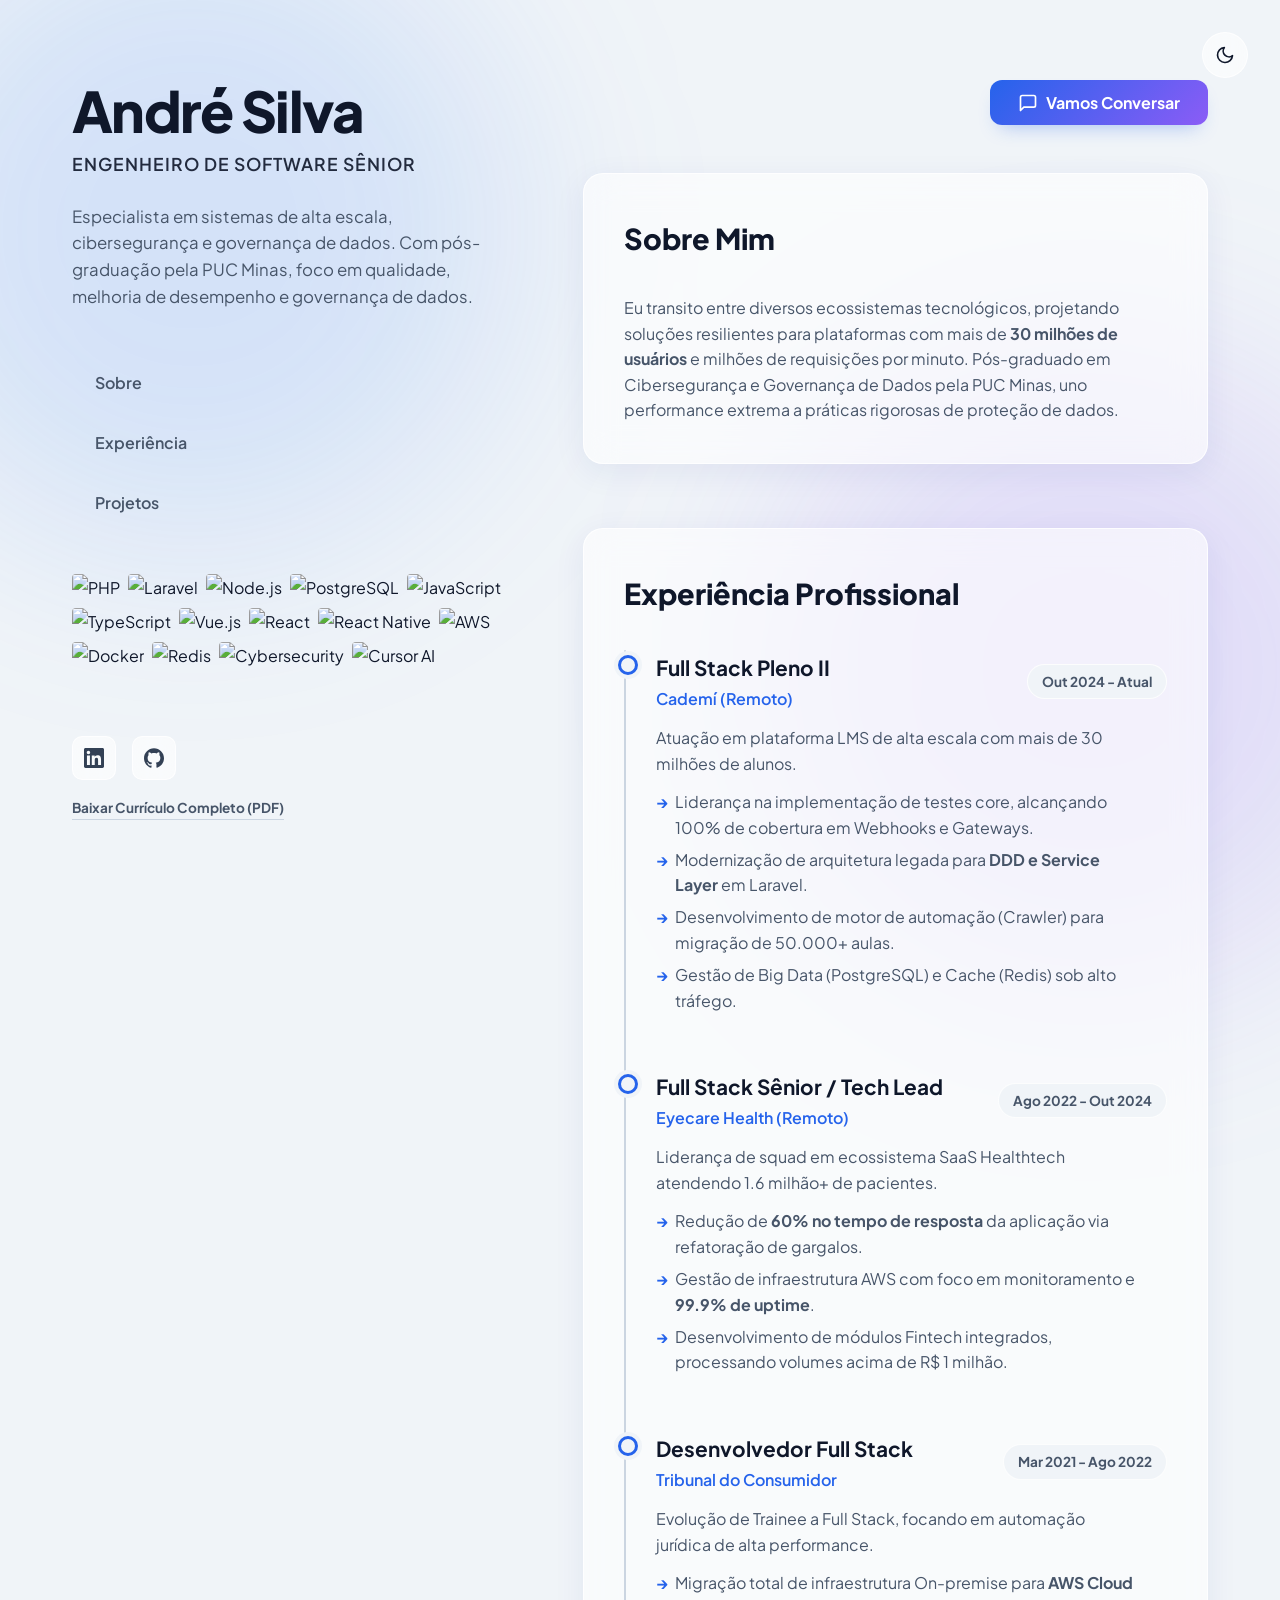
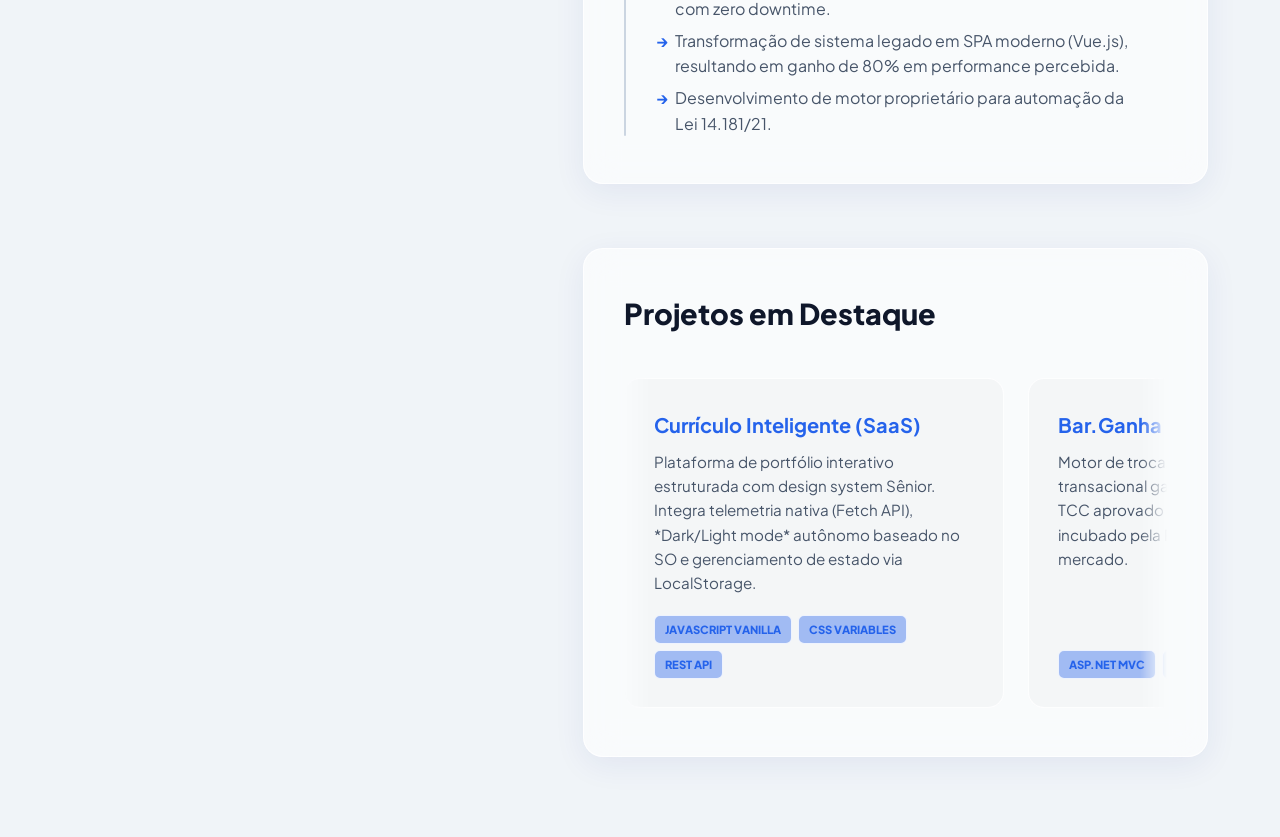
==== commit b8ecf1e4: "feat: adicionando portfolios como carrosel automatico, melhorando o conteudos, melhorando mobile, cr" ====
--- a/index.html
+++ b/index.html
@@ -14,6 +14,7 @@
 
     <meta name="theme-color" content="#f0f4f8" media="(prefers-color-scheme: light)">
     <meta name="theme-color" content="#020617" media="(prefers-color-scheme: dark)">
+    <meta name="color-scheme" content="light dark">
 
     <link rel="preconnect" href="https://fonts.googleapis.com">
     <link rel="preconnect" href="https://fonts.gstatic.com" crossorigin>
@@ -37,7 +38,10 @@
             --accent: #8b5cf6;
             --timeline-line: #cbd5e1;
             --icon-fill: #334155;
-            --modal-bg: rgba(0, 0, 0, 0.4);
+            
+            --modal-overlay: rgba(15, 23, 42, 0.6); 
+            --modal-surface: #ffffff; 
+            --input-bg: #f8fafc; 
         }
 
         [data-theme="dark"] {
@@ -54,13 +58,15 @@
             --accent: #a855f7;
             --timeline-line: #334155;
             --icon-fill: #cbd5e1;
-            --modal-bg: rgba(0, 0, 0, 0.8);
+            --modal-overlay: rgba(0, 0, 0, 0.8);
+            --modal-surface: #0f172a; 
+            --input-bg: rgba(255, 255, 255, 0.05);
         }
 
         /* =========================================
            ESTILOS BASE E LAYOUT
            ========================================= */
-        * { margin: 0; padding: 0; box-sizing: border-box; font-family: 'Plus Jakarta Sans', sans-serif; }
+        * { margin: 0; padding: 0; box-sizing: border-box; font-family: 'Plus Jakarta Sans', sans-serif; scroll-behavior: smooth; }
 
         body { 
             background-color: var(--bg-base); 
@@ -78,10 +84,26 @@
         body::before { top: -10%; left: -10%; width: 50vw; height: 50vw; background: var(--bg-blob-1); }
         body::after { bottom: -10%; right: -10%; width: 50vw; height: 50vw; background: var(--bg-blob-2); }
 
-        .container { max-width: 900px; margin: 0 auto; padding: 2rem; position: relative; z-index: 1; }
-
-        /* HEADER E TOGGLE DE TEMA */
-        header { display: flex; justify-content: flex-end; align-items: center; gap: 1rem; padding: 1.5rem 0 4rem 0; }
+        /* MUDANÇA: Container agora é um Flexbox para abraçar Sidebar e Conteúdo */
+        .container { 
+            max-width: 1200px; 
+            margin: 0 auto; 
+            padding: 0 2rem; 
+            display: flex; 
+            gap: 4rem; 
+            position: relative; 
+            z-index: 1; 
+        }
+
+        /* =========================================
+           AÇÕES FIXAS (TEMA)
+           ========================================= */
+        .fixed-actions { 
+            position: fixed; 
+            top: 2rem; 
+            right: 2rem; 
+            z-index: 100; 
+        }
 
         .theme-toggle {
             background: var(--card-bg); border: 1px solid var(--card-border);
@@ -93,6 +115,9 @@
         .theme-toggle:hover { border-color: var(--primary); color: var(--primary); transform: scale(1.05); }
         .theme-toggle svg { width: 20px; height: 20px; fill: none; stroke: currentColor; stroke-width: 2; stroke-linecap: round; stroke-linejoin: round; }
 
+        /* =========================================
+           BOSTRAP/NOSSOS ESTILOS REATIVOS
+           ========================================= */
         .btn-glow {
             background: linear-gradient(135deg, var(--primary), var(--accent));
             color: white; border: none; padding: 12px 28px; border-radius: 12px;
@@ -102,214 +127,418 @@
         }
         .btn-glow:hover { transform: translateY(-2px) scale(1.02); box-shadow: 0 15px 25px -10px var(--primary-glow); }
 
-        /* HERO SECTION */
-        .hero { margin-bottom: 5rem; }
-        .hero-title { 
-            font-size: 3.5rem; font-weight: 800; line-height: 1.1; margin-bottom: 1rem;
-            background: linear-gradient(to right, var(--text-main), var(--text-muted));
-            -webkit-background-clip: text; -webkit-text-fill-color: transparent;
-        }
-        .hero-subtitle { font-size: 1.25rem; font-weight: 600; color: var(--primary); margin-bottom: 1.5rem; letter-spacing: 1px; text-transform: uppercase; }
-        .hero-desc { color: var(--text-muted); font-size: 1.1rem; max-width: 650px; margin-bottom: 2.5rem; }
-
+        /* =========================================
+           SIDEBAR FIXA (ESQUERDA)
+           ========================================= */
+        .sidebar {
+            position: sticky;
+            top: 0;
+            width: 45%;
+            height: 100vh;
+            display: flex;
+            flex-direction: column;
+            justify-content: space-between;
+            padding: 5rem 0;
+        }
+
+        .hero-title { font-size: 3.5rem; font-weight: 800; line-height: 1.1; margin-bottom: 0.5rem; color: var(--text-main); letter-spacing: -0.03em; }
+        .hero-subtitle { font-size: 1.1rem; font-weight: 600; color: var(--text-main); margin-bottom: 1.5rem; letter-spacing: 1px; text-transform: uppercase; opacity: 0.9; }
+        .hero-desc { color: var(--text-muted); font-size: 1.05rem; line-height: 1.6; margin-bottom: 2rem; }
+
+        /* MENU NOSSO ESTILO (MODERN GLASS HIGHLIGHT) */
+        .nav-menu ul { list-style: none; padding: 0; margin: 3rem 0; }
+        .nav-menu li { margin-bottom: 0.8rem; }
+        .nav-menu a { 
+            display: block; 
+            text-decoration: none; color: var(--text-muted); 
+            font-weight: 600; font-size: 1rem; 
+            padding: 10px 20px;
+            border-radius: 10px;
+            transition: 0.3s;
+            border-left: 3px solid transparent; 
+        }
+        .nav-menu a:hover { color: var(--text-main); background: rgba(255,255,255, 0.03); }
+        .nav-menu a.active { color: var(--primary); border-left-color: var(--primary); background: rgba(37, 99, 235, 0.05); }
+        
+        [data-theme="light"] .nav-menu a:hover { background: rgba(0,0,0,0.02); }
+        [data-theme="light"] .nav-menu a.active { background: rgba(37, 99, 235, 0.03); }
+
+        /* BADGES (SHIELDS.IO) - Agora na Sidebar */
+        .badges-container {
+            display: flex;
+            flex-wrap: wrap;
+            justify-content: flex-start;
+            gap: 8px;
+            margin-bottom: 3rem;
+        }
+        .badges-container img { border-radius: 4px; height: 26px; }
+
+        .social-container { display: flex; flex-direction: column; gap: 1rem; margin-top: auto; }
         .social-links { display: flex; gap: 1rem; flex-wrap: wrap; }
         .social-btn {
-            display: flex; align-items: center; gap: 10px; padding: 10px 20px;
+            display: flex; align-items: center; justify-content: center; width: 44px; height: 44px;
             background: var(--card-bg); border: 1px solid var(--card-border);
             border-radius: 10px; color: var(--text-main); font-weight: 600; text-decoration: none;
             backdrop-filter: blur(10px); transition: all 0.3s ease;
         }
-        .social-btn svg { width: 22px; height: 22px; fill: var(--icon-fill); transition: 0.3s; }
+        .social-btn svg { width: 20px; height: 20px; fill: var(--icon-fill); transition: 0.3s; }
         .social-btn:hover { border-color: var(--primary); transform: translateY(-3px); }
-        .social-btn:hover svg { fill: var(--primary); }
-
-        /* GLASS CARD GERAL */
+
+        /* CV Download */
+        .btn-cv-secondary {
+            text-decoration: none; font-size: 0.85rem; font-weight: 700; color: var(--text-muted);
+            border-bottom: 1px solid var(--timeline-line); transition: 0.3s;
+            align-self: flex-start;
+        }
+        .btn-cv-secondary:hover { color: var(--text-main); border-color: var(--primary); }
+
+        /* =========================================
+           CONTEÚDO PRINCIPAL (DIREITA)
+           ========================================= */
+        .main-content {
+            width: 55%;
+            padding: 5rem 0;
+            display: flex;
+            flex-direction: column;
+            gap: 4rem;
+        }
+
+        /* Alinhamento Perfeito: CTA no topo da RHS */
+        .top-cta { 
+            display: flex; justify-content: flex-end; 
+            margin-bottom: -1rem; /* Alinha visualmente com LHS Name */ 
+        }
+
         .glass-panel {
             background: var(--card-bg); backdrop-filter: blur(16px); -webkit-backdrop-filter: blur(16px);
             border: 1px solid var(--card-border); border-radius: 20px;
-            box-shadow: var(--card-shadow); padding: 2.5rem; margin-bottom: 4rem;
+            box-shadow: var(--card-shadow); padding: 2.5rem;
             transition: background-color 0.4s ease, border-color 0.4s ease;
         }
 
         .section-header { font-size: 1.8rem; font-weight: 800; margin-bottom: 2rem; color: var(--text-main); }
 
-        /* BENTO GRID - TECH STACK */
-        .tech-grid { display: grid; grid-template-columns: repeat(auto-fill, minmax(140px, 1fr)); gap: 1rem; }
-        .tech-card {
-            display: flex; flex-direction: column; align-items: center; justify-content: center; gap: 12px;
-            padding: 1.5rem; border-radius: 16px; background: rgba(255,255,255,0.03);
-            border: 1px solid var(--card-border); transition: all 0.3s ease;
-        }
-        .tech-card:hover { border-color: var(--primary); background: rgba(37, 99, 235, 0.05); transform: translateY(-4px); }
-        .tech-card svg { width: 40px; height: 40px; fill: var(--icon-fill); transition: fill 0.3s ease; }
-        .tech-card span { font-weight: 600; font-size: 0.9rem; color: var(--text-main); text-align: center; }
-
-        /* TIMELINE EXPERIÊNCIA */
+        /* TIMELINE */
         .timeline { position: relative; padding-left: 2rem; }
         .timeline::before { content: ''; position: absolute; left: 0; top: 0; bottom: 0; width: 2px; background: var(--timeline-line); border-radius: 2px; }
-        .timeline-item { position: relative; margin-bottom: 3rem; }
+        .timeline-item { position: relative; margin-bottom: 3.5rem; }
         .timeline-item:last-child { margin-bottom: 0; }
-        
-        .timeline-item::before {
-            content: ''; position: absolute; left: -2.4rem; top: 0.3rem; width: 14px; height: 14px;
-            background: var(--bg-base); border: 3px solid var(--primary); border-radius: 50%;
-            box-shadow: 0 0 0 4px var(--bg-base); transition: 0.3s; z-index: 2;
-        }
+        .timeline-item::before { content: ''; position: absolute; left: -2.4rem; top: 0.3rem; width: 14px; height: 14px; background: var(--bg-base); border: 3px solid var(--primary); border-radius: 50%; box-shadow: 0 0 0 4px var(--bg-base); transition: 0.3s; z-index: 2; }
         .timeline-item:hover::before { background: var(--primary); box-shadow: 0 0 15px var(--primary-glow); }
 
-        .job-header { display: flex; justify-content: space-between; align-items: baseline; margin-bottom: 0.5rem; flex-wrap: wrap; gap: 0.5rem; }
+        .job-header { display: flex; justify-content: space-between; align-items: center; margin-bottom: 0.8rem; flex-wrap: wrap; gap: 1rem; }
+        .job-title-group { display: flex; flex-direction: column; }
         .job-title { font-size: 1.3rem; font-weight: 700; color: var(--text-main); }
         .job-company { color: var(--primary); font-weight: 600; font-size: 1rem; }
-        .job-date { font-size: 0.85rem; font-weight: 700; color: var(--text-muted); background: var(--bg-base); padding: 4px 12px; border-radius: 20px; border: 1px solid var(--card-border); transition: background-color 0.4s ease; }
-        .job-desc { color: var(--text-muted); margin-top: 1rem; line-height: 1.6; }
-
-        /* MODAL E FORMS */
-        .modal { display: none; position: fixed; z-index: 1000; inset: 0; background: var(--modal-bg); backdrop-filter: blur(8px); align-items: center; justify-content: center; }
-        .modal-content { background: var(--card-bg); backdrop-filter: blur(20px); border: 1px solid var(--card-border); padding: 2.5rem; border-radius: 24px; width: 90%; max-width: 450px; box-shadow: var(--card-shadow); position: relative; max-height: 90vh; overflow-y: auto; }
+        .job-date { font-size: 0.85rem; font-weight: 700; color: var(--text-muted); background: var(--bg-base); padding: 5px 14px; border-radius: 30px; border: 1px solid var(--card-border); transition: background-color 0.4s ease; }
+        .job-desc { color: var(--text-muted); margin-top: 0.5rem; line-height: 1.6; max-width: 95%; }
+        .job-desc ul { margin-top: 0.8rem; list-style: none; }
+        .job-desc li { position: relative; padding-left: 1.2rem; margin-bottom: 0.4rem; }
+        .job-desc li::before { content: '→'; position: absolute; left: 0; color: var(--primary); font-weight: bold; }
+
+        /* =========================================
+           CARROSSEL INFINITO DE PROJETOS (CSS PURO)
+           ========================================= */
+        .carousel-container {
+            width: 100%;
+            overflow: hidden;
+            position: relative;
+            padding: 0.5rem 0;
+            mask-image: linear-gradient(to right, transparent, black 5%, black 95%, transparent);
+            -webkit-mask-image: linear-gradient(to right, transparent, black 5%, black 95%, transparent);
+        }
+
+        .carousel-track {
+            display: flex;
+            gap: 1.5rem;
+            width: max-content;
+            animation: scroll-carousel 25s linear infinite;
+        }
+
+        .carousel-track:hover { animation-play-state: paused; }
+
+        .project-card { 
+            width: 380px; /* Largura para mostrar 2 e meio largos */
+            flex-shrink: 0;
+            padding: 1.8rem; border-radius: 16px; background: rgba(0,0,0,0.02); border: 1px solid var(--card-border); transition: 0.3s;
+            display: flex; flex-direction: column; justify-content: space-between;
+        }
+        
+        [data-theme="dark"] .project-card { background: rgba(255,255,255,0.03); }
+        .project-card:hover { border-color: var(--primary); box-shadow: var(--card-shadow); }
+        .project-card h3 { font-size: 1.25rem; font-weight: 700; color: var(--primary); margin-bottom: 0.5rem; }
+        .project-card p { font-size: 0.95rem; color: var(--text-muted); margin-bottom: 1.2rem; line-height: 1.6; }
+        
+        .project-tags { display: flex; flex-wrap: wrap; gap: 6px; }
+        .tag { font-size: 0.7rem; font-weight: 800; text-transform: uppercase; background: var(--primary-glow); color: var(--primary); padding: 4px 10px; border-radius: 6px; border: 1px solid var(--card-border); }
+
+        @keyframes scroll-carousel {
+            0% { transform: translateX(0); }
+            /* 100% desloca a metade exata da track (4 originais + gaps) */
+            100% { transform: translateX(calc(-50% - 0.75rem)); } 
+        }
+
+        /* =========================================
+           MODAL E FORMS
+           ========================================= */
+        .modal { display: none; position: fixed; z-index: 1000; inset: 0; background: var(--modal-overlay); backdrop-filter: blur(8px); align-items: center; justify-content: center; transition: background 0.4s; }
+        .modal-content { background: var(--modal-surface); border: 1px solid var(--card-border); padding: 2.5rem; border-radius: 24px; width: 90%; max-width: 450px; box-shadow: var(--card-shadow); position: relative; max-height: 90vh; overflow-y: auto; transition: background 0.4s ease; }
         .close-btn { position: absolute; top: 20px; right: 24px; font-size: 1.5rem; cursor: pointer; color: var(--text-muted); transition: 0.2s; }
         .close-btn:hover { color: var(--text-main); transform: scale(1.1); }
-        
         .form-title { text-align: center; font-weight: 800; font-size: 1.3rem; margin-bottom: 1.5rem; color: var(--text-main); }
         .form-group { margin-bottom: 1.2rem; }
         label { display: block; margin-bottom: 0.4rem; font-size: 0.85rem; font-weight: 700; color: var(--text-main); }
-        input { width: 100%; padding: 14px; background: rgba(0,0,0,0.02); border: 1px solid var(--timeline-line); color: var(--text-main); border-radius: 12px; font-size: 1rem; transition: 0.3s; }
-        [data-theme="dark"] input { background: rgba(255,255,255,0.03); }
+        input { width: 100%; padding: 14px; background: var(--input-bg); border: 1px solid var(--timeline-line); color: var(--text-main); border-radius: 12px; font-size: 1rem; transition: 0.3s; }
         input:focus { outline: none; border-color: var(--primary); box-shadow: 0 0 0 4px var(--primary-glow); background: transparent; }
         .optional { font-weight: 400; color: var(--text-muted); font-size: 0.75rem; }
 
         /* =========================================
            RESPONSIVIDADE (MOBILE FIX)
            ========================================= */
-        @media (max-width: 600px) {
-            .container { padding: 1.5rem; }
-            .hero-title { font-size: 2.5rem; }
-            .hero-subtitle { font-size: 1.1rem; }
+        @media (max-width: 968px) {
+            .container { flex-direction: column; gap: 2rem; padding: 1.5rem; }
+            .fixed-actions { position: absolute; top: 1.5rem; right: 1.5rem; }
+            .sidebar { position: relative; width: 100%; height: auto; padding: 5rem 0 1rem 0; }
             
-            /* Ajuste Perfeito para a Tech Stack no Mobile */
-            .tech-grid { grid-template-columns: repeat(2, 1fr); gap: 0.8rem; }
-            .tech-card { padding: 1rem; gap: 8px; }
-            .tech-card svg { width: 30px; height: 30px; }
-            .tech-card span { font-size: 0.8rem; }
+            /* Compact Header Mobile based on target examples */
+            .sidebar .hero-desc, .sidebar .btn-cv-secondary { text-align: left;}
+            .badges-container { justify-content: flex-start; margin-bottom: 1.5rem; }
+            .nav-menu { display: none; /* SOME COM O ÍNDICE NO MOBILE */ }
             
-            /* Ajuste dos Panels e Timeline */
-            .glass-panel { padding: 1.5rem; }
-            .job-header { flex-direction: column; align-items: flex-start; }
-            .timeline { padding-left: 1.5rem; }
-            .timeline-item::before { left: -1.9rem; }
+            .main-content { width: 100%; padding: 1rem 0; gap: 2rem; }
+            .top-cta { display: none; /* RHS CTA hidden, Vamos Conversar vira o fixed-action ou CTA no main */ }
+            
+            .hero-title { font-size: 2.8rem; }
+            .job-header { align-items: flex-start; flex-direction: column; gap: 0.5rem; }
+            .job-desc { max-width: 100%; }
+            .project-card { width: 300px; }
+            .carousel-track { animation-duration: 20s; }
         }
     </style>
 </head>
 <body>
 
+    <div class="fixed-actions">
+        <button class="theme-toggle" id="theme-toggle" title="Alternar Tema">
+            <svg id="icon-sun" style="display: none;" viewBox="0 0 24 24"><circle cx="12" cy="12" r="5"></circle><line x1="12" y1="1" x2="12" y2="3"></line><line x1="12" y1="21" x2="12" y2="23"></line><line x1="4.22" y1="4.22" x2="5.64" y2="5.64"></line><line x1="18.36" y1="18.36" x2="19.78" y2="19.78"></line><line x1="1" y1="12" x2="3" y2="12"></line><line x1="21" y1="12" x2="23" y2="12"></line><line x1="4.22" y1="19.78" x2="5.64" y2="18.36"></line><line x1="18.36" y1="5.64" x2="19.78" y2="4.22"></line></svg>
+            <svg id="icon-moon" style="display: none;" viewBox="0 0 24 24"><path d="M21 12.79A9 9 0 1 1 11.21 3 7 7 0 0 0 21 12.79z"></path></svg>
+        </button>
+    </div>
+
     <div class="container">
-        <header>
-            <button class="theme-toggle" id="theme-toggle" title="Alternar Tema">
-                <svg id="icon-sun" style="display: none;" viewBox="0 0 24 24"><circle cx="12" cy="12" r="5"></circle><line x1="12" y1="1" x2="12" y2="3"></line><line x1="12" y1="21" x2="12" y2="23"></line><line x1="4.22" y1="4.22" x2="5.64" y2="5.64"></line><line x1="18.36" y1="18.36" x2="19.78" y2="19.78"></line><line x1="1" y1="12" x2="3" y2="12"></line><line x1="21" y1="12" x2="23" y2="12"></line><line x1="4.22" y1="19.78" x2="5.64" y2="18.36"></line><line x1="18.36" y1="5.64" x2="19.78" y2="4.22"></line></svg>
-                <svg id="icon-moon" style="display: none;" viewBox="0 0 24 24"><path d="M21 12.79A9 9 0 1 1 11.21 3 7 7 0 0 0 21 12.79z"></path></svg>
-            </button>
-
-            <button class="btn-glow" onclick="openModal()">
-                <svg width="20" height="20" viewBox="0 0 24 24" fill="none" stroke="currentColor" stroke-width="2" stroke-linecap="round" stroke-linejoin="round"><path d="M21 15a2 2 0 0 1-2 2H7l-4 4V5a2 2 0 0 1 2-2h14a2 2 0 0 1 2 2z"></path></svg>
-                <span class="btn-text">Vamos Conversar</span>
-            </button>
-        </header>
-
-        <section class="hero">
-            <h1 class="hero-title">André Silva.</h1>
-            <div class="hero-subtitle">Engenheiro de Software Sênior</div>
-            <p class="hero-desc">Especialista no ecossistema PHP/Laravel e arquitetura moderna com Docker. Foco em construir sistemas escaláveis, gerenciar infraestrutura cloud e garantir alta qualidade e governança de dados.</p>
-            
-            <div class="social-links">
-                <a href="#" class="social-btn">
-                    <svg viewBox="0 0 24 24"><path d="M20.447 20.452h-3.554v-5.569c0-1.328-.027-3.037-1.852-3.037-1.853 0-2.136 1.445-2.136 2.939v5.667H9.351V9h3.414v1.561h.046c.477-.9 1.637-1.85 3.37-1.85 3.601 0 4.267 2.37 4.267 5.455v6.286zM5.337 7.433c-1.144 0-2.063-.926-2.063-2.065 0-1.138.92-2.063 2.063-2.063 1.14 0 2.064.925 2.064 2.063 0 1.139-.925 2.065-2.064 2.065zm1.782 13.019H3.555V9h3.564v11.452zM22.225 0H1.771C.792 0 0 .774 0 1.729v20.542C0 23.227.792 24 1.771 24h20.451C23.2 24 24 23.227 24 22.271V1.729C24 .774 23.2 0 22.222 0h.003z"/></svg>
-                    LinkedIn
-                </a>
-                <a href="#" class="social-btn">
-                    <svg viewBox="0 0 24 24"><path d="M12 .297c-6.63 0-12 5.373-12 12 0 5.303 3.438 9.8 8.205 11.385.6.113.82-.258.82-.577 0-.285-.01-1.04-.015-2.04-3.338.724-4.042-1.61-4.042-1.61C4.422 18.07 3.633 17.7 3.633 17.7c-1.087-.744.084-.729.084-.729 1.205.084 1.838 1.236 1.838 1.236 1.07 1.835 2.809 1.305 3.495.998.108-.776.417-1.305.76-1.605-2.665-.3-5.466-1.332-5.466-5.93 0-1.31.465-2.38 1.235-3.22-.135-.303-.54-1.523.105-3.176 0 0 1.005-.322 3.3 1.23.96-.267 1.98-.399 3-.405 1.02.006 2.04.138 3 .405 2.28-1.552 3.285-1.23 3.285-1.23.645 1.653.24 2.873.12 3.176.765.84 1.23 1.91 1.23 3.22 0 4.61-2.805 5.625-5.475 5.92.42.36.81 1.096.81 2.22 0 1.606-.015 2.896-.015 3.286 0 .315.21.69.825.57C20.565 22.092 24 17.592 24 12.297c0-6.627-5.373-12-12-12"/></svg>
-                    GitHub
-                </a>
-            </div>
-        </section>
-
-        <div class="glass-panel">
-            <h2 class="section-header">Core Stack</h2>
-            <div class="tech-grid">
-                <div class="tech-card">
-                    <svg viewBox="0 0 24 24"><path d="M12 2C6.477 2 2 6.477 2 12s4.477 10 10 10 10-4.477 10-10S17.523 2 12 2zm1.68 12.63c-.15.42-.6.7-1.07.7H9.98c-.46 0-.82-.36-.82-.82V9.32c0-.46.36-.82.82-.82h3.19c1.47 0 2.54 1.07 2.54 2.54 0 1.27-.88 2.27-2.03 2.5l1.64 2.6c.15.24 0 .58-.27.6l-.37.03v.06z"/></svg>
-                    <span>PHP 8+</span>
-                </div>
-                <div class="tech-card">
-                    <svg viewBox="0 0 24 24"><path d="M16.6 20.25c-.21.06-.43.08-.66.08H8.06c-1.37 0-2.48-1.11-2.48-2.48V6.15c0-1.37 1.11-2.48 2.48-2.48h7.88c1.37 0 2.48 1.11 2.48 2.48v11.7c0 .16-.01.31-.04.46-.35-.76-.87-1.42-1.51-1.92l-.12-.1-3.6-2.92-3.6 2.92c-.8.64-1.93.64-2.73 0L5.3 15.3l-.22-.16v4.71c0 1.37 1.11 2.48 2.48 2.48h7.88c.61 0 1.17-.22 1.6-.59l-.44-.49zM12 12.33l2.84 2.31c.26.21.65.21.91 0l2.84-2.31V6.15c0-.85-.69-1.54-1.54-1.54H8.06c-.85 0-1.54.69-1.54 1.54v6.18l2.84 2.31c.26.21.65.21.91 0L12 12.33z"/></svg>
-                    <span>Laravel</span>
-                </div>
-                <div class="tech-card">
-                    <svg viewBox="0 0 24 24"><path d="M0 0h24v24H0V0z" fill="none"/><path d="M3 3h18v18H3V3zm12.5 13.91c0-1.48-1.04-2.18-2.7-2.58-1.31-.32-1.55-.66-1.55-1.15 0-.58.55-1.01 1.4-1.01 1.04 0 1.65.48 1.83 1.25h1.75c-.22-1.5-1.46-2.54-3.5-2.54-1.89 0-3.18 1.1-3.18 2.65 0 1.47 1.05 2.15 2.83 2.56 1.34.32 1.42.79 1.42 1.23 0 .68-.66 1.11-1.57 1.11-1.12 0-1.87-.53-2.07-1.41H7.83c.24 1.68 1.67 2.8 3.82 2.8 2.05 0 3.35-1.12 3.35-2.71zm-5.83.67V9.45h-1.8v6.7c0 1.47.88 2.41 2.42 2.41 1.4 0 2.27-.85 2.32-2.19h-1.74c-.03.58-.33.84-.71.84-.45 0-.49-.37-.49-.63z"/></svg>
-                    <span>JavaScript</span>
-                </div>
-                <div class="tech-card">
-                    <svg viewBox="0 0 24 24"><path d="M22.02 12.553c-.027-.811-.327-1.613-.883-2.228-.585-.646-1.408-.98-2.28-1.043-.16-.013-.323-.016-.484-.01h-.032c-.067 0-.135.002-.204.008-.476-1.583-1.682-2.834-3.238-3.444-.305-.12-.622-.213-.948-.278-.204-.041-.413-.072-.625-.094-.28-.03-.564-.042-.852-.036-.312.006-.622.03-.928.07-.34.045-.675.112-1.004.202-.125.034-.248.073-.37.113-1.603.522-2.88 1.708-3.504 3.284-.04.1-.077.2-.11.303-.024.07-.046.143-.066.216-.464-.17-.962-.27-1.478-.292-.516-.023-1.037.05-1.52.21-.502.167-.967.42-1.37.747-.384.312-.716.69-.974 1.114-.247.406-.432.85-.544 1.315-.107.447-.152.912-.132 1.38.02.483.107.962.257 1.42.146.446.353.873.61 1.266.248.38.547.728.887 1.033.35.31.74.576 1.157.788.43.218.89.382 1.366.486.495.108 1.004.155 1.516.142h14.072c1.077 0 2.05-.44 2.76-.145.688.286 1.096 1.035 1.004 1.776-.084.68-.58 1.258-1.24 1.444-1.28.36-2.58.45-3.89.28.067.126.14.25.218.37.525.808 1.288 1.42 2.193 1.775 1.427.56 3.033.36 4.29-.533 1.19-.844 1.83-2.27 1.71-3.774-.112-1.41-1.003-2.618-2.316-3.14-.15-.06-.305-.11-.462-.153z"/></svg>
-                    <span>Docker</span>
-                </div>
-                <div class="tech-card">
-                    <svg viewBox="0 0 24 24"><path d="M12 2C6.477 2 2 6.477 2 12s4.477 10 10 10 10-4.477 10-10S17.523 2 12 2zm3.333 12.315c-.246.012-.49-.07-.665-.226-.208-.184-.33-.45-.33-.733V8.895c0-.284.122-.55.33-.734.174-.155.418-.238.665-.226.376.02.72.228.918.552.198.324.225.727.072 1.076l-1.314 2.942 1.314 2.94c.153.35.126.753-.072 1.077-.198.324-.542.532-.918.552v-.004zm-3.333 0c-.246.012-.49-.07-.665-.226-.208-.184-.33-.45-.33-.733V8.895c0-.284.122-.55.33-.734.174-.155.418-.238.665-.226.376.02.72.228.918.552.198.324.225.727.072 1.076l-1.314 2.942 1.314 2.94c.153.35.126.753-.072 1.077-.198.324-.542.532-.918.552v-.004zM8.667 8.895v4.46c0 .284-.122.55-.33.734-.174.155-.418.238-.665.226-.376-.02-.72-.228-.918-.552-.198-.324-.225-.727-.072-1.076l1.314-2.942L6.68 6.804c-.153-.35-.126-.753.072-1.077.198-.324.542-.532.918-.552.247-.012.49.07.665.226.208.184.33.45.33.733v2.76h.002z"/></svg>
-                    <span>AWS</span>
-                </div>
-                <div class="tech-card">
-                    <svg viewBox="0 0 24 24"><path d="M12 2C6.477 2 2 6.477 2 12s4.477 10 10 10 10-4.477 10-10S17.523 2 12 2zm1 14.5c0 .28-.22.5-.5.5h-1c-.28 0-.5-.22-.5-.5v-9c0-.28.22-.5.5-.5h1c.28 0 .5.22.5.5v9zm3.5-3c0 .28-.22.5-.5.5h-1c-.28 0-.5-.22-.5-.5v-6c0-.28.22-.5.5-.5h1c.28 0 .5.22.5.5v6zm3.5-3c0 .28-.22.5-.5.5h-1c-.28 0-.5-.22-.5-.5v-3c0-.28.22-.5.5-.5h1c.28 0 .5.22.5.5v3z"/></svg>
-                    <span>PostgreSQL</span>
+        
+        <aside class="sidebar">
+            <div>
+                <h1 class="hero-title">André Silva</h1> <div class="hero-subtitle">Engenheiro de Software Sênior</div>
+                <p class="hero-desc">Especialista em sistemas de alta escala, cibersegurança e governança de dados. Com pós-graduação pela PUC Minas, foco em qualidade, melhoria de desempenho e governança de dados.</p>
+                
+                <nav class="nav-menu">
+                    <ul>
+                        <li><a href="#sobre" class="active">Sobre</a></li>
+                        <li><a href="#experiencia">Experiência</a></li>
+                        <li><a href="#projetos">Projetos</a></li>
+                    </ul>
+                </nav>
+
+                <div class="badges-container">
+                    <img src="https://img.shields.io/badge/PHP-777BB4?style=for-the-badge&logo=php&logoColor=white" alt="PHP" />
+                    <img src="https://img.shields.io/badge/Laravel-FF2D20?style=for-the-badge&logo=laravel&logoColor=white" alt="Laravel" />
+                    <img src="https://img.shields.io/badge/Node.js-339933?style=for-the-badge&logo=nodedotjs&logoColor=white" alt="Node.js" />
+                    <img src="https://img.shields.io/badge/PostgreSQL-4169E1?style=for-the-badge&logo=postgresql&logoColor=white" alt="PostgreSQL" />
+                    <img src="https://img.shields.io/badge/JavaScript-F7DF1E?style=for-the-badge&logo=javascript&logoColor=black" alt="JavaScript" />
+                    <img src="https://img.shields.io/badge/TypeScript-3178C6?style=for-the-badge&logo=typescript&logoColor=white" alt="TypeScript" />
+                    <img src="https://img.shields.io/badge/Vue.js-4FC08D?style=for-the-badge&logo=vuedotjs&logoColor=white" alt="Vue.js" />
+                    <img src="https://img.shields.io/badge/React-61DAFB?style=for-the-badge&logo=react&logoColor=black" alt="React" />
+                    <img src="https://img.shields.io/badge/React_Native-61DAFB?style=for-the-badge&logo=react&logoColor=black" alt="React Native" />
+                    <img src="https://img.shields.io/badge/AWS-232F3E?style=for-the-badge&logo=amazon-aws&logoColor=white" alt="AWS" />
+                    <img src="https://img.shields.io/badge/Docker-2496ED?style=for-the-badge&logo=docker&logoColor=white" alt="Docker" />
+                    <img src="https://img.shields.io/badge/Redis-DC382D?style=for-the-badge&logo=redis&logoColor=white" alt="Redis" />
+                    <img src="https://img.shields.io/badge/Cybersecurity-000000?style=for-the-badge&logo=strapi&logoColor=white" alt="Cybersecurity" />
+                    <img src="https://img.shields.io/badge/Cursor_AI-555555?style=for-the-badge&logo=openai&logoColor=white" alt="Cursor AI" />
                 </div>
             </div>
-        </div>
-
-        <div class="glass-panel">
-            <h2 class="section-header">Experiência Profissional</h2>
+
+            <div class="social-container">
+                <div class="social-links">
+                    <a href="#" class="social-btn">
+                        <svg viewBox="0 0 24 24"><path d="M20.447 20.452h-3.554v-5.569c0-1.328-.027-3.037-1.852-3.037-1.853 0-2.136 1.445-2.136 2.939v5.667H9.351V9h3.414v1.561h.046c.477-.9 1.637-1.85 3.37-1.85 3.601 0 4.267 2.37 4.267 5.455v6.286zM5.337 7.433c-1.144 0-2.063-.926-2.063-2.065 0-1.138.92-2.063 2.063-2.063 1.14 0 2.064.925 2.064 2.063 0 1.139-.925 2.065-2.064 2.065zm1.782 13.019H3.555V9h3.564v11.452zM22.225 0H1.771C.792 0 0 .774 0 1.729v20.542C0 23.227.792 24 1.771 24h20.451C23.2 24 24 23.227 24 22.271V1.729C24 .774 23.2 0 22.222 0h.003z"/></svg>
+                    </a>
+                    <a href="#" class="social-btn">
+                        <svg viewBox="0 0 24 24"><path d="M12 .297c-6.63 0-12 5.373-12 12 0 5.303 3.438 9.8 8.205 11.385.6.113.82-.258.82-.577 0-.285-.01-1.04-.015-2.04-3.338.724-4.042-1.61-4.042-1.61C4.422 18.07 3.633 17.7 3.633 17.7c-1.087-.744.084-.729.084-.729 1.205.084 1.838 1.237 1.838 1.237 1.07 1.834 2.807 1.304 3.492.997.107-.776.417-1.305.76-1.605-2.665-.3-5.466-1.332-5.466-5.93 0-1.31.465-2.38 1.235-3.22-.135-.303-.54-1.523.105-3.176 0 0 1.005-.322 3.3 1.23.96-.267 1.98-.399 3-.405 1.02.006 2.04.138 3 .405 2.28-1.552 3.285-1.23 3.285-1.23.645 1.653.24 2.873.12 3.176.765.84 1.23 1.91 1.23 3.22 0 4.61-2.805 5.625-5.475 5.92.42.36.81 1.096.81 2.22 0 1.606-.015 2.896-.015 3.286 0 .315.21.69.825.57C20.565 22.092 24 17.592 24 12.297c0-6.627-5.373-12-12-12"/></svg>
+                    </a>
+                </div>
+                <a href="#" class="btn-cv-secondary" download>Baixar Currículo Completo (PDF)</a>
+            </div>
+        </aside>
+
+        <main class="main-content">
             
-            <div class="timeline">
-                <div class="timeline-item">
-                    <div class="job-header">
-                        <div>
-                            <div class="job-title">Desenvolvedor Fullstack Sênior</div>
-                            <div class="job-company">Empresa Confidencial</div>
+            <div class="top-cta">
+                <button class="btn-glow" onclick="openModal()">
+                    <svg width="20" height="20" viewBox="0 0 24 24" fill="none" stroke="currentColor" stroke-width="2" stroke-linecap="round" stroke-linejoin="round"><path d="M21 15a2 2 0 0 1-2 2H7l-4 4V5a2 2 0 0 1 2-2h14a2 2 0 0 1 2 2z"></path></svg>
+                    <span class="btn-text">Vamos Conversar</span>
+                </button>
+            </div>
+
+            <section id="sobre">
+                <div class="glass-panel">
+                    <h2 class="section-header">Sobre Mim</h2>
+                    <p class="job-desc">Eu transito entre diversos ecossistemas tecnológicos, projetando soluções resilientes para plataformas com mais de <strong>30 milhões de usuários</strong> e milhões de requisições por minuto. Pós-graduado em Cibersegurança e Governança de Dados pela PUC Minas, uno performance extrema a práticas rigorosas de proteção de dados.</p>
+                </div>
+            </section>
+
+            <section id="experiencia">
+                <div class="glass-panel">
+                    <h2 class="section-header">Experiência Profissional</h2>
+                    <div class="timeline">
+                        <div class="timeline-item">
+                            <div class="job-header">
+                                <div class="job-title-group">
+                                    <div class="job-title">Full Stack Pleno II</div>
+                                    <div class="job-company">Cademí (Remoto)</div>
+                                </div>
+                                <div class="job-date">Out 2024 - Atual</div>
+                            </div>
+                            <div class="job-desc">
+                                Atuação em plataforma LMS de alta escala com mais de 30 milhões de alunos.
+                                <ul>
+                                    <li>Liderança na implementação de testes core, alcançando 100% de cobertura em Webhooks e Gateways.</li>
+                                    <li>Modernização de arquitetura legada para <strong>DDD e Service Layer</strong> em Laravel.</li>
+                                    <li>Desenvolvimento de motor de automação (Crawler) para migração de 50.000+ aulas.</li>
+                                    <li>Gestão de Big Data (PostgreSQL) e Cache (Redis) sob alto tráfego.</li>
+                                </ul>
+                            </div>
                         </div>
-                        <div class="job-date">Ago 2023 - Out 2024</div>
+
+                        <div class="timeline-item">
+                            <div class="job-header">
+                                <div class="job-title-group">
+                                    <div class="job-title">Full Stack Sênior / Tech Lead</div>
+                                    <div class="job-company">Eyecare Health (Remoto)</div>
+                                </div>
+                                <div class="job-date">Ago 2022 - Out 2024</div>
+                            </div>
+                            <div class="job-desc">
+                                Liderança de squad em ecossistema SaaS Healthtech atendendo 1.6 milhão+ de pacientes.
+                                <ul>
+                                    <li>Redução de <strong>60% no tempo de resposta</strong> da aplicação via refatoração de gargalos.</li>
+                                    <li>Gestão de infraestrutura AWS com foco em monitoramento e <strong>99.9% de uptime</strong>.</li>
+                                    <li>Desenvolvimento de módulos Fintech integrados, processando volumes acima de R$ 1 milhão.</li>
+                                </ul>
+                            </div>
+                        </div>
+
+                        <div class="timeline-item">
+                            <div class="job-header">
+                                <div class="job-title-group">
+                                    <div class="job-title">Desenvolvedor Full Stack</div>
+                                    <div class="job-company">Tribunal do Consumidor</div>
+                                </div>
+                                <div class="job-date">Mar 2021 - Ago 2022</div>
+                            </div>
+                            <div class="job-desc">
+                                Evolução de Trainee a Full Stack, focando em automação jurídica de alta performance.
+                                <ul>
+                                    <li>Migração total de infraestrutura On-premise para <strong>AWS Cloud</strong> com zero downtime.</li>
+                                    <li>Transformação de sistema legado em SPA moderno (Vue.js), resultando em ganho de 80% em performance percebida.</li>
+                                    <li>Desenvolvimento de motor proprietário para automação da Lei 14.181/21.</li>
+                                </ul>
+                            </div>
+                        </div>
                     </div>
-                    <p class="job-desc">Atuação sênior com foco central em <strong>monitoramento avançado</strong> de infraestrutura e aplicações. Liderança em iniciativas de Data Quality Management e Governança de Dados (Master Data, Metadata), garantindo a integridade e alta disponibilidade das soluções em produção.</p>
                 </div>
-
-                <div class="timeline-item">
-                    <div class="job-header">
-                        <div>
-                            <div class="job-title">Desenvolvedor Fullstack</div>
-                            <div class="job-company">Empresa Confidencial</div>
+            </section>
+
+            <section id="projetos">
+                <div class="glass-panel">
+                    <h2 class="section-header">Projetos em Destaque</h2>
+                    
+                    <div class="carousel-container">
+                        <div class="carousel-track">
+                            <div class="project-card">
+                                <div>
+                                    <h3>Currículo Inteligente (SaaS)</h3>
+                                    <p>Plataforma de portfólio interativo estruturada com design system Sênior. Integra telemetria nativa (Fetch API), *Dark/Light mode* autônomo baseado no SO e gerenciamento de estado via LocalStorage.</p>
+                                </div>
+                                <div class="project-tags">
+                                    <span class="tag">JavaScript Vanilla</span><span class="tag">CSS Variables</span><span class="tag">REST API</span>
+                                </div>
+                            </div>
+
+                            <div class="project-card">
+                                <div>
+                                    <h3>Bar.Ganha — Economia Circular</h3>
+                                    <p>Motor de trocas diretas com integridade transacional garantida via banco relacional. TCC aprovado com nota máxima e incubado pela PUC Minas pelo potencial de mercado.</p>
+                                </div>
+                                <div class="project-tags">
+                                    <span class="tag">ASP.NET MVC</span><span class="tag">Azure</span><span class="tag">SQL Server</span>
+                                </div>
+                            </div>
+                            
+                            <div class="project-card">
+                                <div>
+                                    <h3>CalorieCounter</h3>
+                                    <p>Motor de cálculo biofísico preditivo e gestão nutricional estruturado estritamente sob princípios de Clean Architecture, garantindo desacoplamento total da lógica via Repository Pattern.</p>
+                                </div>
+                                <div class="project-tags">
+                                    <span class="tag">Laravel</span><span class="tag">Vue.js</span><span class="tag">PostgreSQL</span>
+                                </div>
+                            </div>
+
+                            <div class="project-card">
+                                <div>
+                                    <h3>FinImprover — Dashboards</h3>
+                                    <p>Solução corporativa focada em reatividade e baixa latência. Automatiza a migração de fluxos de planilhas complexas para um banco centralizado com geração dinâmica de gráficos de inteligência financeira.</p>
+                                </div>
+                                <div class="project-tags">
+                                    <span class="tag">Livewire</span><span class="tag">MySQL</span><span class="tag">Tailwind CSS</span>
+                                </div>
+                            </div>
+
+                            <div class="project-card">
+                                <div>
+                                    <h3>Currículo Inteligente (SaaS)</h3>
+                                    <p>Plataforma de portfólio interativo estruturada com design system Sênior. Integra telemetria nativa (Fetch API), *Dark/Light mode* autônomo baseado no SO e gerenciamento de estado via LocalStorage.</p>
+                                </div>
+                                <div class="project-tags">
+                                    <span class="tag">JavaScript Vanilla</span><span class="tag">CSS Variables</span><span class="tag">REST API</span>
+                                </div>
+                            </div>
+
+                            <div class="project-card">
+                                <div>
+                                    <h3>Bar.Ganha — Economia Circular</h3>
+                                    <p>Motor de trocas diretas com integridade transacional garantida via banco relacional. TCC aprovado com nota máxima e incubado pela PUC Minas pelo potencial de mercado.</p>
+                                </div>
+                                <div class="project-tags">
+                                    <span class="tag">ASP.NET MVC</span><span class="tag">Azure</span><span class="tag">SQL Server</span>
+                                </div>
+                            </div>
+                            
+                            <div class="project-card">
+                                <div>
+                                    <h3>CalorieCounter</h3>
+                                    <p>Motor de cálculo biofísico preditivo e gestão nutricional estruturado estritamente sob princípios de Clean Architecture, garantindo desacoplamento total da lógica via Repository Pattern.</p>
+                                </div>
+                                <div class="project-tags">
+                                    <span class="tag">Laravel</span><span class="tag">Vue.js</span><span class="tag">PostgreSQL</span>
+                                </div>
+                            </div>
+
+                            <div class="project-card">
+                                <div>
+                                    <h3>FinImprover — Dashboards</h3>
+                                    <p>Solução corporativa focada em reatividade e baixa latência. Automatiza a migração de fluxos de planilhas complexas para um banco centralizado com geração dinâmica de gráficos de inteligência financeira.</p>
+                                </div>
+                                <div class="project-tags">
+                                    <span class="tag">Livewire</span><span class="tag">MySQL</span><span class="tag">Tailwind CSS</span>
+                                </div>
+                            </div>
                         </div>
-                        <div class="job-date">Ago 2022 - Ago 2023</div>
                     </div>
-                    <p class="job-desc">Desenvolvimento e manutenção de aplicações Fullstack, atuando diretamente no gerenciamento de infraestrutura em nuvem utilizando instâncias EC2 e RDS na AWS.</p>
                 </div>
-
-                <div class="timeline-item">
-                    <div class="job-header">
-                        <div>
-                            <div class="job-title">Desenvolvedor Fullstack</div>
-                            <div class="job-company">Tribunal do Consumidor</div>
-                        </div>
-                        <div class="job-date">Mar 2021 - Ago 2022</div>
-                    </div>
-                    <p class="job-desc">Evolução de Trainee para Fullstack. Aplicação robusta de arquitetura MVC. Responsável por implementar padrões de projeto avançados, como Injeção de Dependência estruturada e uso intensivo de <strong>DTOs genéricos</strong> para tráfego seguro de dados entre camadas e integração com repositórios.</p>
-                </div>
-                
-                <div class="timeline-item">
-                    <div class="job-header">
-                        <div>
-                            <div class="job-title">Programador Freelancer</div>
-                            <div class="job-company">Independente</div>
-                        </div>
-                        <div class="job-date">Nov 2019 - Presente</div>
-                    </div>
-                    <p class="job-desc">Desenvolvimento de soluções sob medida, criando integrações complexas, painéis administrativos escaláveis e APIs seguras utilizando primariamente PHP e Laravel com Docker para o ambiente de desenvolvimento local.</p>
-                </div>
-            </div>
-        </div>
+            </section>
+        </main>
     </div>
 
     <div id="contact-modal" class="modal">
@@ -365,10 +594,8 @@
             }
         }
         
-        // Puxa o tema atual que o <head> já definiu
         updateIconDisplay(htmlElement.getAttribute('data-theme'));
 
-        // Clique no Botão
         themeToggle.addEventListener('click', () => {
             const currentTheme = htmlElement.getAttribute('data-theme');
             const newTheme = currentTheme === 'dark' ? 'light' : 'dark';
@@ -377,7 +604,28 @@
             updateIconDisplay(newTheme);
         });
 
-        /* --- Lógica do Modal e Telemetria (Inalterada) --- */
+        /* --- Scroll Spy da Navegação --- */
+        const sections = document.querySelectorAll('section[id]');
+        const navLinks = document.querySelectorAll('.nav-menu a');
+
+        window.addEventListener('scroll', () => {
+            let current = '';
+            sections.forEach(section => {
+                const sectionTop = section.offsetTop;
+                if (scrollY >= (sectionTop - 150)) {
+                    current = section.getAttribute('id');
+                }
+            });
+
+            navLinks.forEach(link => {
+                link.classList.remove('active');
+                if (link.getAttribute('href').substring(1) === current) {
+                    link.classList.add('active');
+                }
+            });
+        });
+
+        /* --- Lógica do Modal e Telemetria (INALTERADA) --- */
         const modal = document.getElementById("contact-modal");
         function openModal() { modal.style.display = "flex"; }
         function closeModal() { modal.style.display = "none"; }
@@ -439,7 +687,9 @@
                 });
                 const data = await res.json();
                 visitId = data.id;
-            } catch (e) {}
+            } catch (e) {
+                console.warn('Telemetria offline.');
+            }
         });
 
         async function marcarPresenca() {
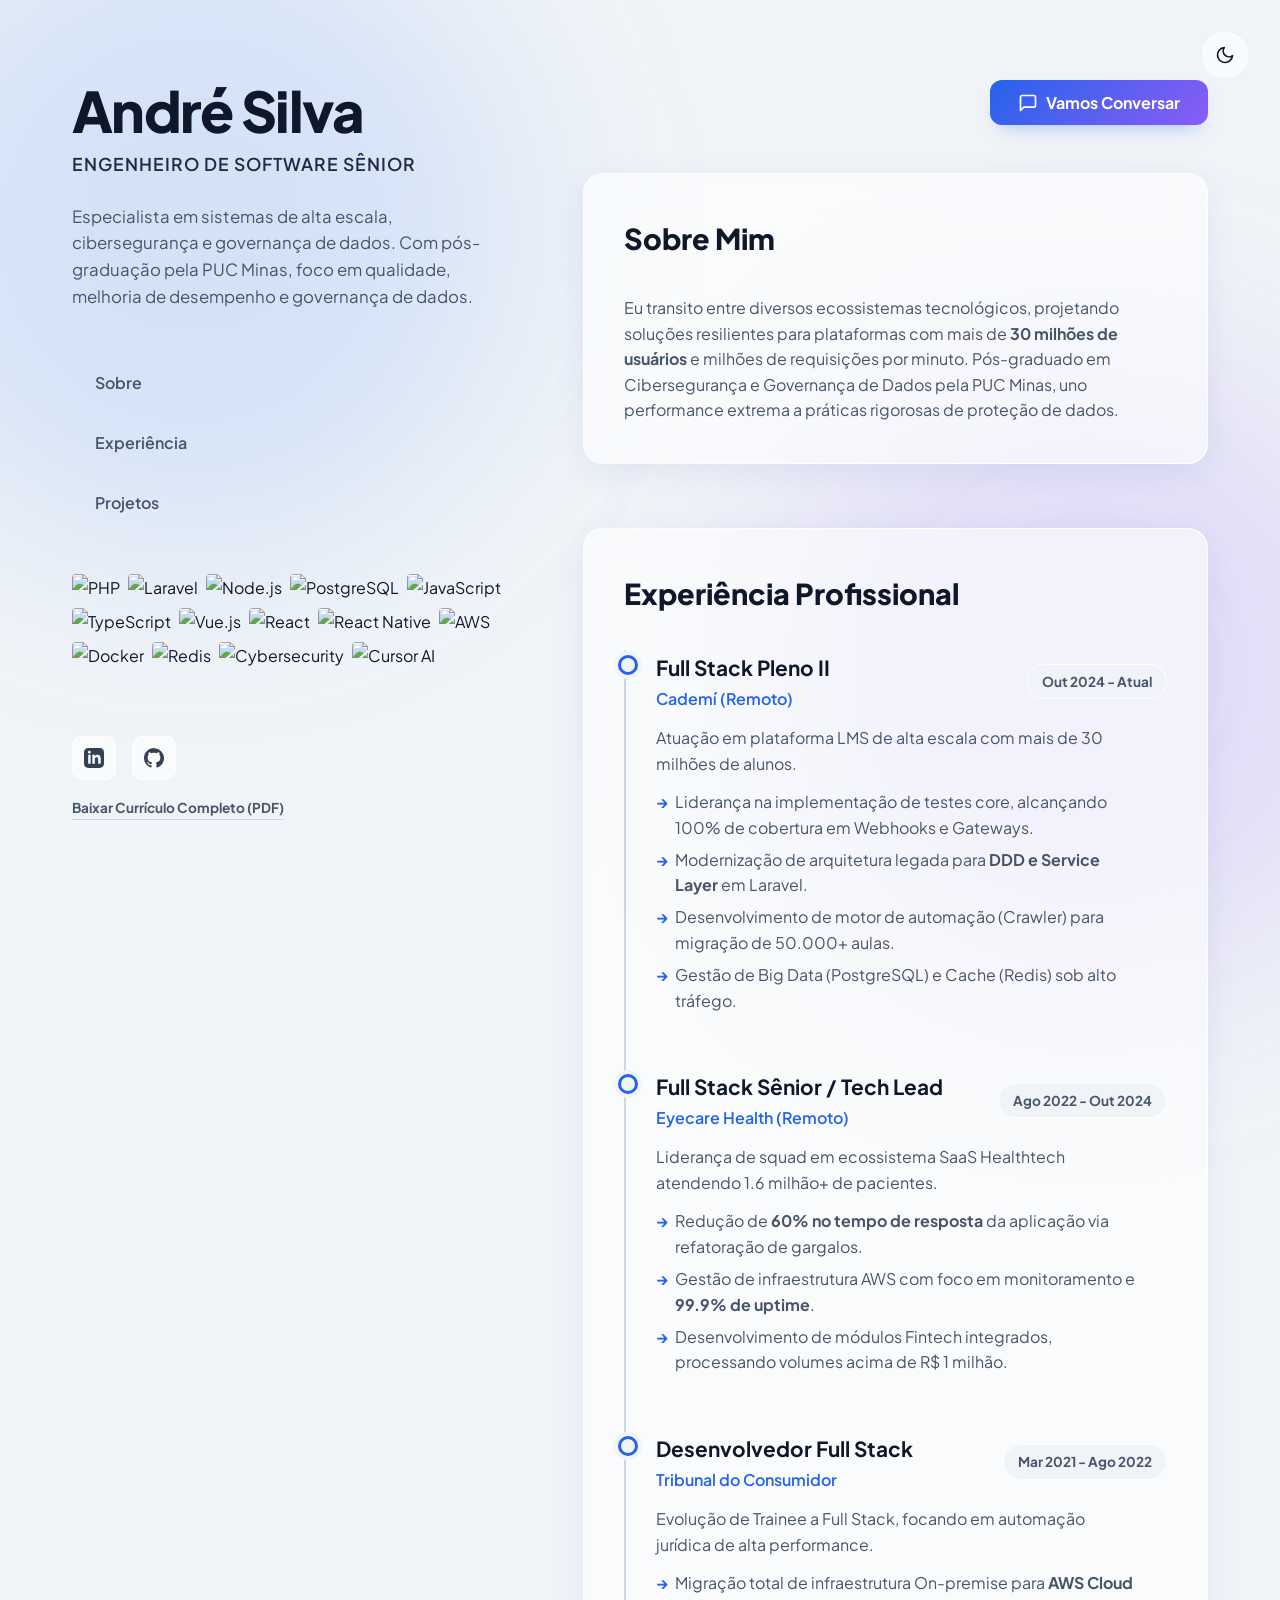
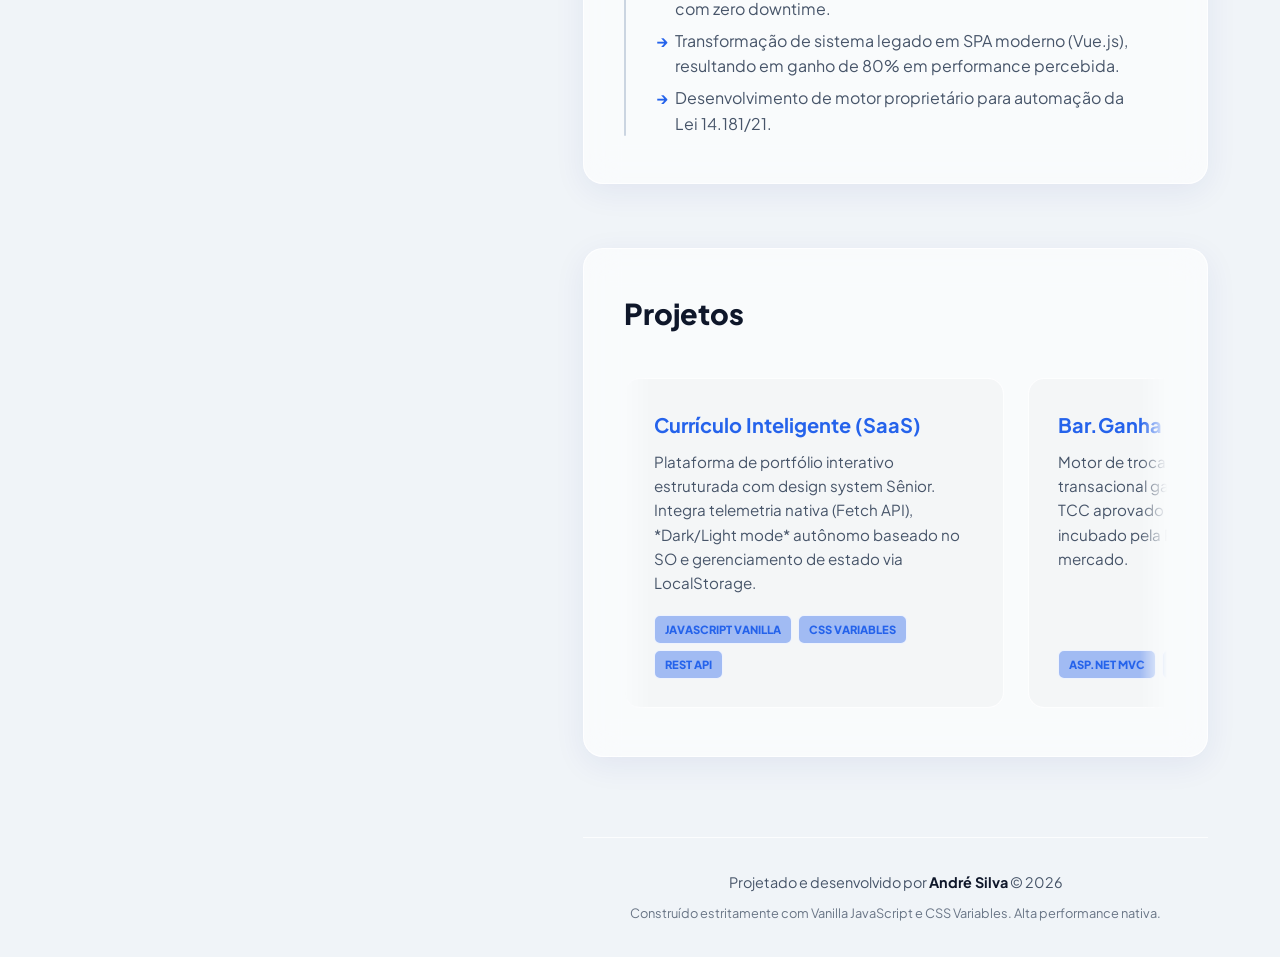
==== commit 247b3eab: "chore: corrigindo bug projetos e adicionando rodape" ====
--- a/index.html
+++ b/index.html
@@ -84,7 +84,6 @@
         body::before { top: -10%; left: -10%; width: 50vw; height: 50vw; background: var(--bg-blob-1); }
         body::after { bottom: -10%; right: -10%; width: 50vw; height: 50vw; background: var(--bg-blob-2); }
 
-        /* MUDANÇA: Container agora é um Flexbox para abraçar Sidebar e Conteúdo */
         .container { 
             max-width: 1200px; 
             margin: 0 auto; 
@@ -116,7 +115,7 @@
         .theme-toggle svg { width: 20px; height: 20px; fill: none; stroke: currentColor; stroke-width: 2; stroke-linecap: round; stroke-linejoin: round; }
 
         /* =========================================
-           BOSTRAP/NOSSOS ESTILOS REATIVOS
+           BOTOES / NOSSOS ESTILOS REATIVOS
            ========================================= */
         .btn-glow {
             background: linear-gradient(135deg, var(--primary), var(--accent));
@@ -145,7 +144,7 @@
         .hero-subtitle { font-size: 1.1rem; font-weight: 600; color: var(--text-main); margin-bottom: 1.5rem; letter-spacing: 1px; text-transform: uppercase; opacity: 0.9; }
         .hero-desc { color: var(--text-muted); font-size: 1.05rem; line-height: 1.6; margin-bottom: 2rem; }
 
-        /* MENU NOSSO ESTILO (MODERN GLASS HIGHLIGHT) */
+        /* MENU NOSSO ESTILO */
         .nav-menu ul { list-style: none; padding: 0; margin: 3rem 0; }
         .nav-menu li { margin-bottom: 0.8rem; }
         .nav-menu a { 
@@ -163,7 +162,7 @@
         [data-theme="light"] .nav-menu a:hover { background: rgba(0,0,0,0.02); }
         [data-theme="light"] .nav-menu a.active { background: rgba(37, 99, 235, 0.03); }
 
-        /* BADGES (SHIELDS.IO) - Agora na Sidebar */
+        /* BADGES (SHIELDS.IO) */
         .badges-container {
             display: flex;
             flex-wrap: wrap;
@@ -197,17 +196,13 @@
            ========================================= */
         .main-content {
             width: 55%;
-            padding: 5rem 0;
+            padding: 5rem 0 2rem 0; /* Ajuste no bottom para o footer */
             display: flex;
             flex-direction: column;
             gap: 4rem;
         }
 
-        /* Alinhamento Perfeito: CTA no topo da RHS */
-        .top-cta { 
-            display: flex; justify-content: flex-end; 
-            margin-bottom: -1rem; /* Alinha visualmente com LHS Name */ 
-        }
+        .top-cta { display: flex; justify-content: flex-end; margin-bottom: -1rem; }
 
         .glass-panel {
             background: var(--card-bg); backdrop-filter: blur(16px); -webkit-backdrop-filter: blur(16px);
@@ -237,30 +232,19 @@
         .job-desc li::before { content: '→'; position: absolute; left: 0; color: var(--primary); font-weight: bold; }
 
         /* =========================================
-           CARROSSEL INFINITO DE PROJETOS (CSS PURO)
+           CARROSSEL INFINITO DE PROJETOS
            ========================================= */
         .carousel-container {
-            width: 100%;
-            overflow: hidden;
-            position: relative;
-            padding: 0.5rem 0;
+            width: 100%; overflow: hidden; position: relative; padding: 0.5rem 0;
             mask-image: linear-gradient(to right, transparent, black 5%, black 95%, transparent);
             -webkit-mask-image: linear-gradient(to right, transparent, black 5%, black 95%, transparent);
         }
 
-        .carousel-track {
-            display: flex;
-            gap: 1.5rem;
-            width: max-content;
-            animation: scroll-carousel 25s linear infinite;
-        }
-
+        .carousel-track { display: flex; gap: 1.5rem; width: max-content; animation: scroll-carousel 25s linear infinite; }
         .carousel-track:hover { animation-play-state: paused; }
 
         .project-card { 
-            width: 380px; /* Largura para mostrar 2 e meio largos */
-            flex-shrink: 0;
-            padding: 1.8rem; border-radius: 16px; background: rgba(0,0,0,0.02); border: 1px solid var(--card-border); transition: 0.3s;
+            width: 380px; flex-shrink: 0; padding: 1.8rem; border-radius: 16px; background: rgba(0,0,0,0.02); border: 1px solid var(--card-border); transition: 0.3s;
             display: flex; flex-direction: column; justify-content: space-between;
         }
         
@@ -272,11 +256,21 @@
         .project-tags { display: flex; flex-wrap: wrap; gap: 6px; }
         .tag { font-size: 0.7rem; font-weight: 800; text-transform: uppercase; background: var(--primary-glow); color: var(--primary); padding: 4px 10px; border-radius: 6px; border: 1px solid var(--card-border); }
 
-        @keyframes scroll-carousel {
-            0% { transform: translateX(0); }
-            /* 100% desloca a metade exata da track (4 originais + gaps) */
-            100% { transform: translateX(calc(-50% - 0.75rem)); } 
-        }
+        @keyframes scroll-carousel { 0% { transform: translateX(0); } 100% { transform: translateX(calc(-50% - 0.75rem)); } }
+
+        /* =========================================
+           FOOTER
+           ========================================= */
+        .site-footer {
+            margin-top: 1rem;
+            padding-top: 2rem;
+            border-top: 1px solid var(--card-border);
+            text-align: center;
+            color: var(--text-muted);
+            font-size: 0.9rem;
+        }
+        .site-footer strong { color: var(--text-main); }
+        .footer-sub { font-size: 0.8rem; margin-top: 0.5rem; opacity: 0.8; }
 
         /* =========================================
            MODAL E FORMS
@@ -300,13 +294,12 @@
             .fixed-actions { position: absolute; top: 1.5rem; right: 1.5rem; }
             .sidebar { position: relative; width: 100%; height: auto; padding: 5rem 0 1rem 0; }
             
-            /* Compact Header Mobile based on target examples */
             .sidebar .hero-desc, .sidebar .btn-cv-secondary { text-align: left;}
             .badges-container { justify-content: flex-start; margin-bottom: 1.5rem; }
-            .nav-menu { display: none; /* SOME COM O ÍNDICE NO MOBILE */ }
+            .nav-menu { display: none; }
             
             .main-content { width: 100%; padding: 1rem 0; gap: 2rem; }
-            .top-cta { display: none; /* RHS CTA hidden, Vamos Conversar vira o fixed-action ou CTA no main */ }
+            .top-cta { display: none; }
             
             .hero-title { font-size: 2.8rem; }
             .job-header { align-items: flex-start; flex-direction: column; gap: 0.5rem; }
@@ -329,7 +322,8 @@
         
         <aside class="sidebar">
             <div>
-                <h1 class="hero-title">André Silva</h1> <div class="hero-subtitle">Engenheiro de Software Sênior</div>
+                <h1 class="hero-title">André Silva</h1>
+                <div class="hero-subtitle">Engenheiro de Software Sênior</div>
                 <p class="hero-desc">Especialista em sistemas de alta escala, cibersegurança e governança de dados. Com pós-graduação pela PUC Minas, foco em qualidade, melhoria de desempenho e governança de dados.</p>
                 
                 <nav class="nav-menu">
@@ -360,11 +354,11 @@
 
             <div class="social-container">
                 <div class="social-links">
-                    <a href="#" class="social-btn">
-                        <svg viewBox="0 0 24 24"><path d="M20.447 20.452h-3.554v-5.569c0-1.328-.027-3.037-1.852-3.037-1.853 0-2.136 1.445-2.136 2.939v5.667H9.351V9h3.414v1.561h.046c.477-.9 1.637-1.85 3.37-1.85 3.601 0 4.267 2.37 4.267 5.455v6.286zM5.337 7.433c-1.144 0-2.063-.926-2.063-2.065 0-1.138.92-2.063 2.063-2.063 1.14 0 2.064.925 2.064 2.063 0 1.139-.925 2.065-2.064 2.065zm1.782 13.019H3.555V9h3.564v11.452zM22.225 0H1.771C.792 0 0 .774 0 1.729v20.542C0 23.227.792 24 1.771 24h20.451C23.2 24 24 23.227 24 22.271V1.729C24 .774 23.2 0 22.222 0h.003z"/></svg>
+                    <a href="https://linkedin.com/in/andre1753" class="social-btn" target="_blank" title="LinkedIn">
+                        <svg viewBox="0 0 24 24"><path d="M19 0h-14c-2.761 0-5 2.239-5 5v14c0 2.761 2.239 5 5 5h14c2.762 0 5-2.239 5-5v-14c0-2.761-2.238-5-5-5zm-11 19h-3v-11h3v11zm-1.5-12.268c-.966 0-1.75-.79-1.75-1.764s.784-1.764 1.75-1.764 1.75.79 1.75 1.764-.783 1.764-1.75 1.764zm13.5 12.268h-3v-5.604c0-3.368-4-3.113-4 0v5.604h-3v-11h3v1.765c1.396-2.586 7-2.777 7 2.476v6.759z"/></svg>
                     </a>
-                    <a href="#" class="social-btn">
-                        <svg viewBox="0 0 24 24"><path d="M12 .297c-6.63 0-12 5.373-12 12 0 5.303 3.438 9.8 8.205 11.385.6.113.82-.258.82-.577 0-.285-.01-1.04-.015-2.04-3.338.724-4.042-1.61-4.042-1.61C4.422 18.07 3.633 17.7 3.633 17.7c-1.087-.744.084-.729.084-.729 1.205.084 1.838 1.237 1.838 1.237 1.07 1.834 2.807 1.304 3.492.997.107-.776.417-1.305.76-1.605-2.665-.3-5.466-1.332-5.466-5.93 0-1.31.465-2.38 1.235-3.22-.135-.303-.54-1.523.105-3.176 0 0 1.005-.322 3.3 1.23.96-.267 1.98-.399 3-.405 1.02.006 2.04.138 3 .405 2.28-1.552 3.285-1.23 3.285-1.23.645 1.653.24 2.873.12 3.176.765.84 1.23 1.91 1.23 3.22 0 4.61-2.805 5.625-5.475 5.92.42.36.81 1.096.81 2.22 0 1.606-.015 2.896-.015 3.286 0 .315.21.69.825.57C20.565 22.092 24 17.592 24 12.297c0-6.627-5.373-12-12-12"/></svg>
+                    <a href="https://github.com/Andre1753" class="social-btn" target="_blank" title="GitHub">
+                        <svg viewBox="0 0 24 24"><path d="M12 0c-6.626 0-12 5.373-12 12 0 5.302 3.438 9.8 8.207 11.387.599.111.793-.261.793-.577v-2.234c-3.338.726-4.033-1.416-4.033-1.416-.546-1.387-1.333-1.756-1.333-1.756-1.089-.745.083-.729.083-.729 1.205.084 1.839 1.237 1.839 1.237 1.07 1.834 2.807 1.304 3.492.997.107-.775.418-1.305.76-1.604-2.665-.3-5.466-1.332-5.466-5.93 0-1.31.469-2.381 1.236-3.221-.124-.303-.535-1.524.117-3.176 0 0 1.008-.322 3.3 1.23.96-.267 1.98-.399 3-.405 1.02.006 2.04.138 3 .405 2.28-1.552 3.285-1.23 3.285-1.23.645 1.653.24 2.873.12 3.176.765.84 1.23 1.91 1.23 3.22 0 4.61-2.805 5.625-5.475 5.92.42.36.81 1.096.81 2.22 0 1.606-.015 2.896-.015 3.286 0 .315.21.69.825.57C20.565 22.092 24 17.592 24 12.297c0-6.627-5.373-12-12-12"/></svg>
                     </a>
                 </div>
                 <a href="#" class="btn-cv-secondary" download>Baixar Currículo Completo (PDF)</a>
@@ -451,7 +445,7 @@
 
             <section id="projetos">
                 <div class="glass-panel">
-                    <h2 class="section-header">Projetos em Destaque</h2>
+                    <h2 class="section-header">Projetos</h2>
                     
                     <div class="carousel-container">
                         <div class="carousel-track">
@@ -538,6 +532,12 @@
                     </div>
                 </div>
             </section>
+
+            <footer class="site-footer">
+                <p>Projetado e desenvolvido por <strong>André Silva</strong> &copy; 2026</p>
+                <p class="footer-sub">Construído estritamente com Vanilla JavaScript e CSS Variables. Alta performance nativa.</p>
+            </footer>
+
         </main>
     </div>
 
@@ -578,7 +578,6 @@
     </div>
 
     <script>
-        /* --- Ajusta o Ícone do Tema no Load --- */
         const themeToggle = document.getElementById('theme-toggle');
         const iconSun = document.getElementById('icon-sun');
         const iconMoon = document.getElementById('icon-moon');
@@ -604,7 +603,7 @@
             updateIconDisplay(newTheme);
         });
 
-        /* --- Scroll Spy da Navegação --- */
+        /* --- Scroll Spy da Navegação Corrigido (Identifica Fim da Página) --- */
         const sections = document.querySelectorAll('section[id]');
         const navLinks = document.querySelectorAll('.nav-menu a');
 
@@ -617,6 +616,11 @@
                 }
             });
 
+            // Correção do Bug: Se bateu no fundo da tela, força ativar o último (Projetos)
+            if ((window.innerHeight + window.scrollY) >= document.body.offsetHeight - 50) {
+                current = sections[sections.length - 1].getAttribute('id');
+            }
+
             navLinks.forEach(link => {
                 link.classList.remove('active');
                 if (link.getAttribute('href').substring(1) === current) {
@@ -625,7 +629,6 @@
             });
         });
 
-        /* --- Lógica do Modal e Telemetria (INALTERADA) --- */
         const modal = document.getElementById("contact-modal");
         function openModal() { modal.style.display = "flex"; }
         function closeModal() { modal.style.display = "none"; }
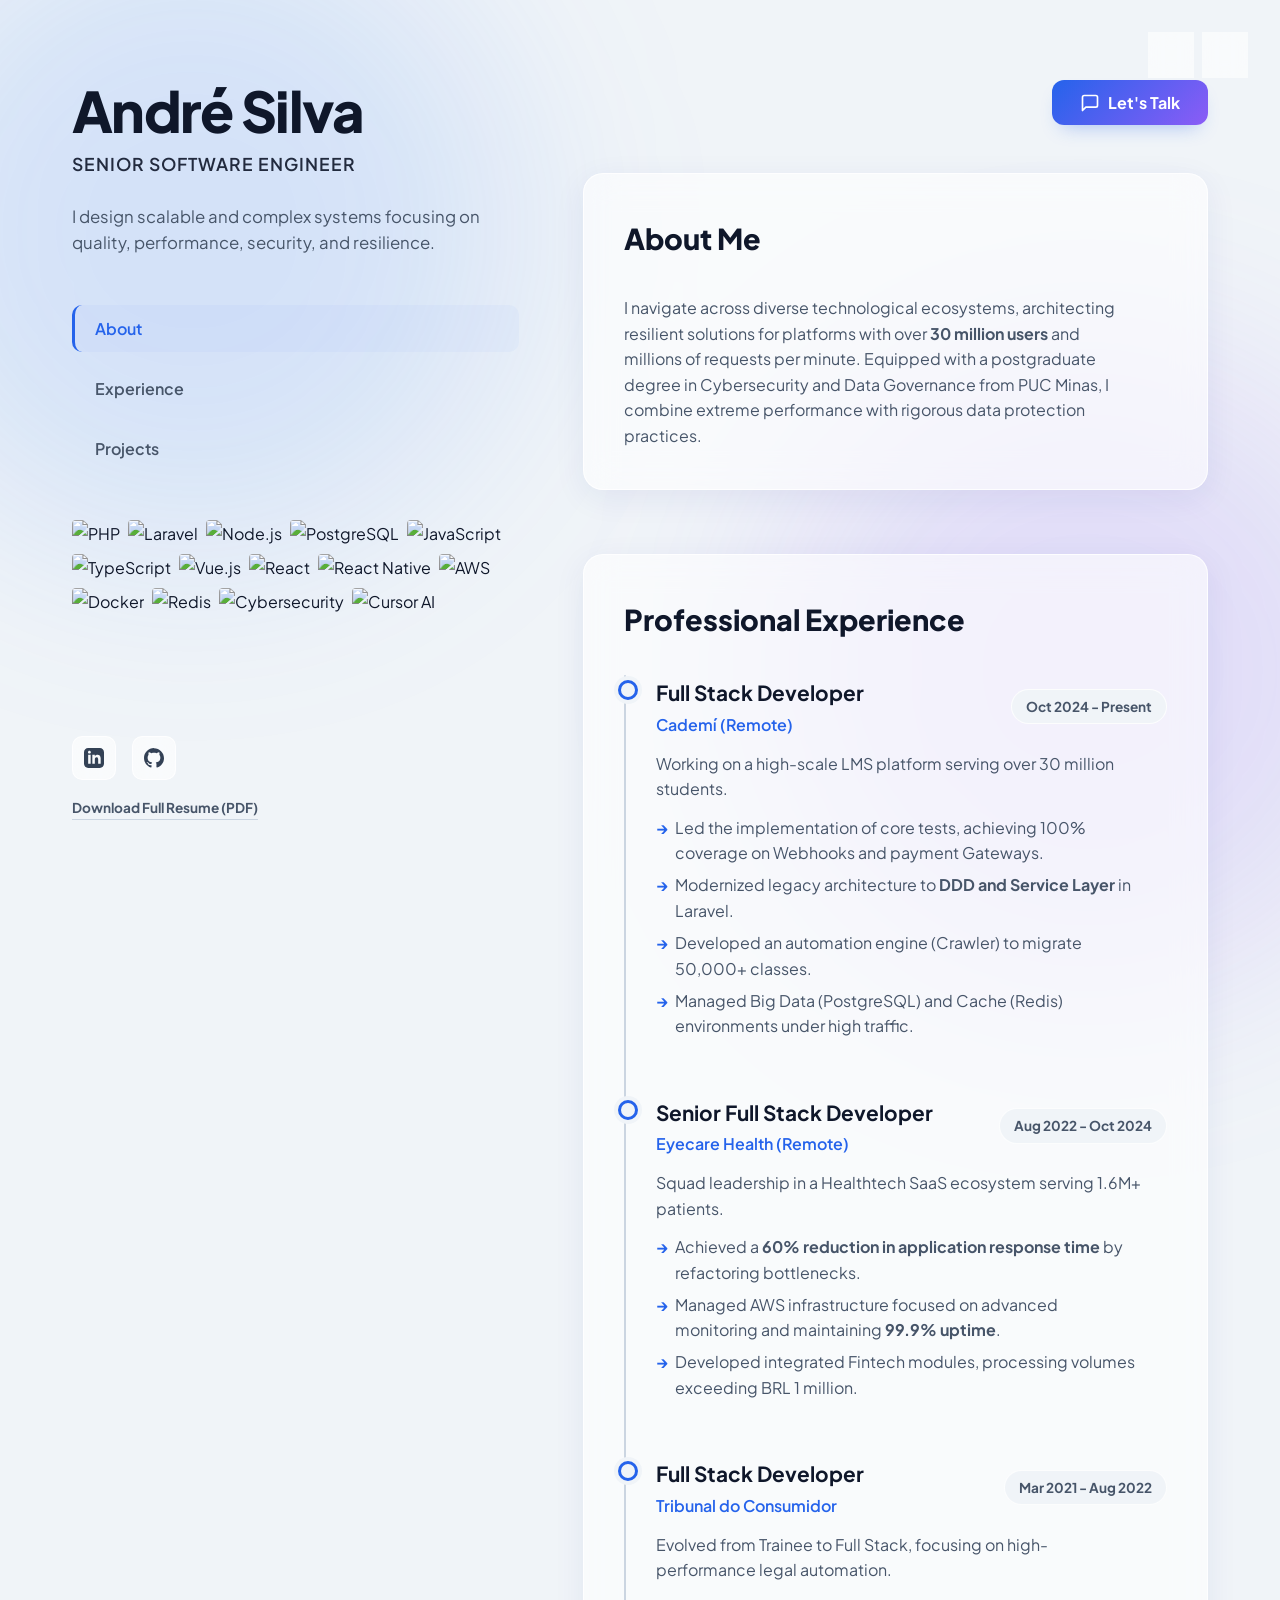
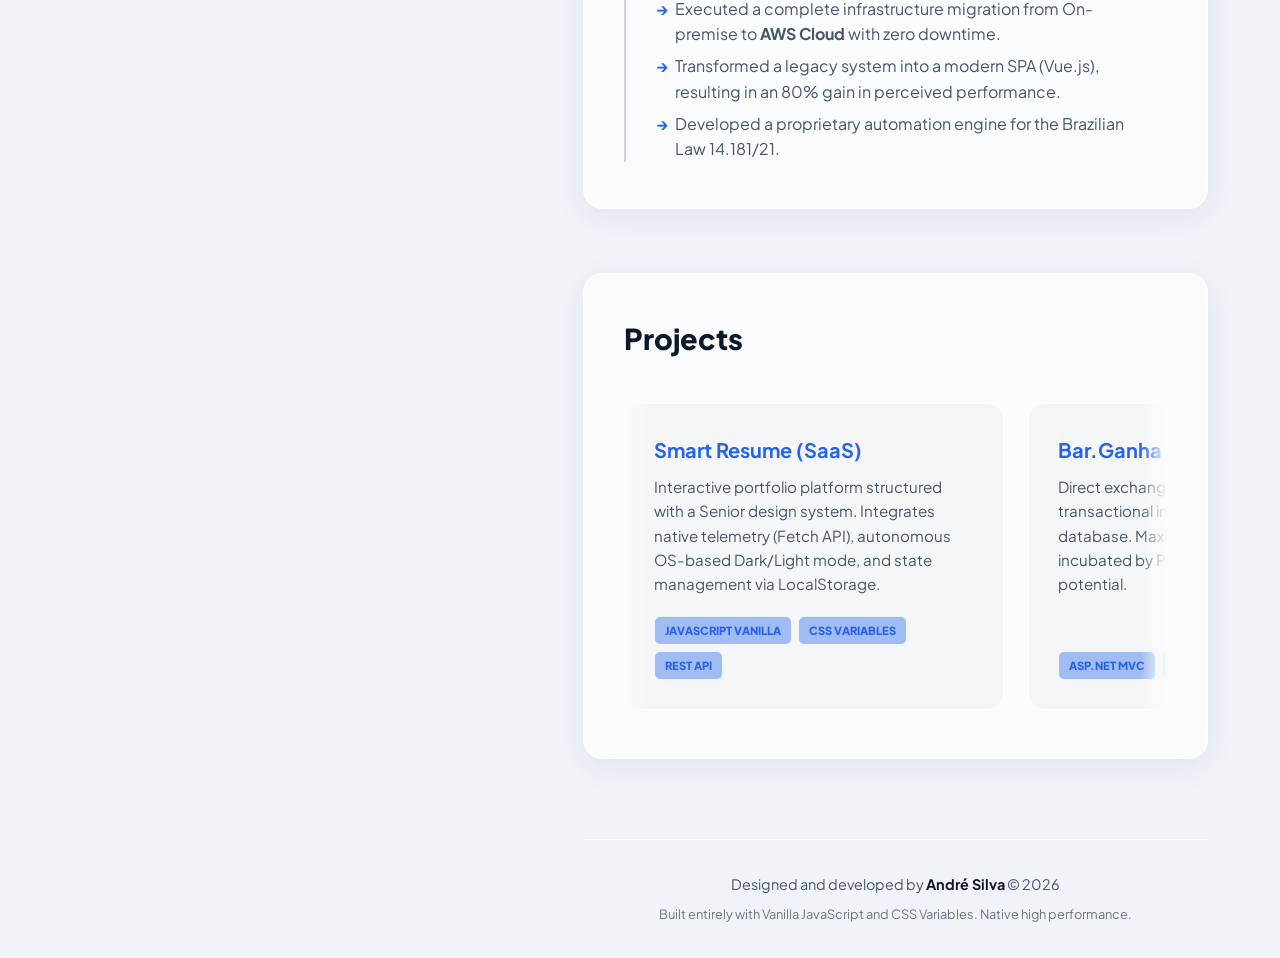
==== commit 89e3fb8f: "fix: apartando o css para arquivo proprio" ====
--- a/index.html
+++ b/index.html
@@ -12,6 +12,15 @@
         document.documentElement.setAttribute('data-theme', currentTheme);
     </script>
 
+    <script>
+        if (!sessionStorage.getItem('langChecked')) {
+            sessionStorage.setItem('langChecked', 'true');
+            if (!navigator.language.toLowerCase().startsWith('pt')) {
+                window.location.replace('en/');
+            }
+        }
+    </script>
+
     <meta name="theme-color" content="#f0f4f8" media="(prefers-color-scheme: light)">
     <meta name="theme-color" content="#020617" media="(prefers-color-scheme: dark)">
     <meta name="color-scheme" content="light dark">
@@ -20,299 +29,14 @@
     <link rel="preconnect" href="https://fonts.gstatic.com" crossorigin>
     <link href="https://fonts.googleapis.com/css2?family=Plus+Jakarta+Sans:wght@400;500;600;700;800&display=swap" rel="stylesheet">
     
-    <style>
-        /* =========================================
-           VARIÁVEIS DE TEMA
-           ========================================= */
-        :root {
-            --bg-base: #f0f4f8;
-            --bg-blob-1: rgba(59, 130, 246, 0.15); 
-            --bg-blob-2: rgba(139, 92, 246, 0.15); 
-            --card-bg: rgba(255, 255, 255, 0.6);
-            --card-border: rgba(255, 255, 255, 0.8);
-            --card-shadow: 0 8px 32px rgba(31, 38, 135, 0.07);
-            --text-main: #0f172a;
-            --text-muted: #475569;
-            --primary: #2563eb;
-            --primary-glow: rgba(37, 99, 235, 0.4);
-            --accent: #8b5cf6;
-            --timeline-line: #cbd5e1;
-            --icon-fill: #334155;
-            
-            --modal-overlay: rgba(15, 23, 42, 0.6); 
-            --modal-surface: #ffffff; 
-            --input-bg: #f8fafc; 
-        }
-
-        [data-theme="dark"] {
-            --bg-base: #020617;
-            --bg-blob-1: rgba(37, 99, 235, 0.15);
-            --bg-blob-2: rgba(139, 92, 246, 0.1);
-            --card-bg: rgba(30, 41, 59, 0.5);
-            --card-border: rgba(255, 255, 255, 0.05);
-            --card-shadow: 0 8px 32px rgba(0, 0, 0, 0.4);
-            --text-main: #f8fafc;
-            --text-muted: #94a3b8;
-            --primary: #3b82f6;
-            --primary-glow: rgba(59, 130, 246, 0.5);
-            --accent: #a855f7;
-            --timeline-line: #334155;
-            --icon-fill: #cbd5e1;
-            --modal-overlay: rgba(0, 0, 0, 0.8);
-            --modal-surface: #0f172a; 
-            --input-bg: rgba(255, 255, 255, 0.05);
-        }
-
-        /* =========================================
-           ESTILOS BASE E LAYOUT
-           ========================================= */
-        * { margin: 0; padding: 0; box-sizing: border-box; font-family: 'Plus Jakarta Sans', sans-serif; scroll-behavior: smooth; }
-
-        body { 
-            background-color: var(--bg-base); 
-            color: var(--text-main); 
-            line-height: 1.7; 
-            overflow-x: hidden;
-            position: relative;
-            transition: background-color 0.4s ease, color 0.4s ease;
-        }
-
-        body::before, body::after {
-            content: ''; position: fixed; border-radius: 50%; filter: blur(100px); z-index: -1;
-            transition: background-color 0.4s ease;
-        }
-        body::before { top: -10%; left: -10%; width: 50vw; height: 50vw; background: var(--bg-blob-1); }
-        body::after { bottom: -10%; right: -10%; width: 50vw; height: 50vw; background: var(--bg-blob-2); }
-
-        .container { 
-            max-width: 1200px; 
-            margin: 0 auto; 
-            padding: 0 2rem; 
-            display: flex; 
-            gap: 4rem; 
-            position: relative; 
-            z-index: 1; 
-        }
-
-        /* =========================================
-           AÇÕES FIXAS (TEMA)
-           ========================================= */
-        .fixed-actions { 
-            position: fixed; 
-            top: 2rem; 
-            right: 2rem; 
-            z-index: 100; 
-        }
-
-        .theme-toggle {
-            background: var(--card-bg); border: 1px solid var(--card-border);
-            border-radius: 50%; width: 46px; height: 46px;
-            display: flex; align-items: center; justify-content: center;
-            cursor: pointer; color: var(--text-main); backdrop-filter: blur(10px);
-            transition: all 0.3s ease;
-        }
-        .theme-toggle:hover { border-color: var(--primary); color: var(--primary); transform: scale(1.05); }
-        .theme-toggle svg { width: 20px; height: 20px; fill: none; stroke: currentColor; stroke-width: 2; stroke-linecap: round; stroke-linejoin: round; }
-
-        /* =========================================
-           BOTOES / NOSSOS ESTILOS REATIVOS
-           ========================================= */
-        .btn-glow {
-            background: linear-gradient(135deg, var(--primary), var(--accent));
-            color: white; border: none; padding: 12px 28px; border-radius: 12px;
-            font-weight: 700; font-size: 1rem; cursor: pointer; transition: all 0.3s ease;
-            box-shadow: 0 10px 20px -10px var(--primary-glow);
-            display: inline-flex; align-items: center; gap: 8px;
-        }
-        .btn-glow:hover { transform: translateY(-2px) scale(1.02); box-shadow: 0 15px 25px -10px var(--primary-glow); }
-
-        /* =========================================
-           SIDEBAR FIXA (ESQUERDA)
-           ========================================= */
-        .sidebar {
-            position: sticky;
-            top: 0;
-            width: 45%;
-            height: 100vh;
-            display: flex;
-            flex-direction: column;
-            justify-content: space-between;
-            padding: 5rem 0;
-        }
-
-        .hero-title { font-size: 3.5rem; font-weight: 800; line-height: 1.1; margin-bottom: 0.5rem; color: var(--text-main); letter-spacing: -0.03em; }
-        .hero-subtitle { font-size: 1.1rem; font-weight: 600; color: var(--text-main); margin-bottom: 1.5rem; letter-spacing: 1px; text-transform: uppercase; opacity: 0.9; }
-        .hero-desc { color: var(--text-muted); font-size: 1.05rem; line-height: 1.6; margin-bottom: 2rem; }
-
-        /* MENU NOSSO ESTILO */
-        .nav-menu ul { list-style: none; padding: 0; margin: 3rem 0; }
-        .nav-menu li { margin-bottom: 0.8rem; }
-        .nav-menu a { 
-            display: block; 
-            text-decoration: none; color: var(--text-muted); 
-            font-weight: 600; font-size: 1rem; 
-            padding: 10px 20px;
-            border-radius: 10px;
-            transition: 0.3s;
-            border-left: 3px solid transparent; 
-        }
-        .nav-menu a:hover { color: var(--text-main); background: rgba(255,255,255, 0.03); }
-        .nav-menu a.active { color: var(--primary); border-left-color: var(--primary); background: rgba(37, 99, 235, 0.05); }
-        
-        [data-theme="light"] .nav-menu a:hover { background: rgba(0,0,0,0.02); }
-        [data-theme="light"] .nav-menu a.active { background: rgba(37, 99, 235, 0.03); }
-
-        /* BADGES (SHIELDS.IO) */
-        .badges-container {
-            display: flex;
-            flex-wrap: wrap;
-            justify-content: flex-start;
-            gap: 8px;
-            margin-bottom: 3rem;
-        }
-        .badges-container img { border-radius: 4px; height: 26px; }
-
-        .social-container { display: flex; flex-direction: column; gap: 1rem; margin-top: auto; }
-        .social-links { display: flex; gap: 1rem; flex-wrap: wrap; }
-        .social-btn {
-            display: flex; align-items: center; justify-content: center; width: 44px; height: 44px;
-            background: var(--card-bg); border: 1px solid var(--card-border);
-            border-radius: 10px; color: var(--text-main); font-weight: 600; text-decoration: none;
-            backdrop-filter: blur(10px); transition: all 0.3s ease;
-        }
-        .social-btn svg { width: 20px; height: 20px; fill: var(--icon-fill); transition: 0.3s; }
-        .social-btn:hover { border-color: var(--primary); transform: translateY(-3px); }
-
-        /* CV Download */
-        .btn-cv-secondary {
-            text-decoration: none; font-size: 0.85rem; font-weight: 700; color: var(--text-muted);
-            border-bottom: 1px solid var(--timeline-line); transition: 0.3s;
-            align-self: flex-start;
-        }
-        .btn-cv-secondary:hover { color: var(--text-main); border-color: var(--primary); }
-
-        /* =========================================
-           CONTEÚDO PRINCIPAL (DIREITA)
-           ========================================= */
-        .main-content {
-            width: 55%;
-            padding: 5rem 0 2rem 0; /* Ajuste no bottom para o footer */
-            display: flex;
-            flex-direction: column;
-            gap: 4rem;
-        }
-
-        .top-cta { display: flex; justify-content: flex-end; margin-bottom: -1rem; }
-
-        .glass-panel {
-            background: var(--card-bg); backdrop-filter: blur(16px); -webkit-backdrop-filter: blur(16px);
-            border: 1px solid var(--card-border); border-radius: 20px;
-            box-shadow: var(--card-shadow); padding: 2.5rem;
-            transition: background-color 0.4s ease, border-color 0.4s ease;
-        }
-
-        .section-header { font-size: 1.8rem; font-weight: 800; margin-bottom: 2rem; color: var(--text-main); }
-
-        /* TIMELINE */
-        .timeline { position: relative; padding-left: 2rem; }
-        .timeline::before { content: ''; position: absolute; left: 0; top: 0; bottom: 0; width: 2px; background: var(--timeline-line); border-radius: 2px; }
-        .timeline-item { position: relative; margin-bottom: 3.5rem; }
-        .timeline-item:last-child { margin-bottom: 0; }
-        .timeline-item::before { content: ''; position: absolute; left: -2.4rem; top: 0.3rem; width: 14px; height: 14px; background: var(--bg-base); border: 3px solid var(--primary); border-radius: 50%; box-shadow: 0 0 0 4px var(--bg-base); transition: 0.3s; z-index: 2; }
-        .timeline-item:hover::before { background: var(--primary); box-shadow: 0 0 15px var(--primary-glow); }
-
-        .job-header { display: flex; justify-content: space-between; align-items: center; margin-bottom: 0.8rem; flex-wrap: wrap; gap: 1rem; }
-        .job-title-group { display: flex; flex-direction: column; }
-        .job-title { font-size: 1.3rem; font-weight: 700; color: var(--text-main); }
-        .job-company { color: var(--primary); font-weight: 600; font-size: 1rem; }
-        .job-date { font-size: 0.85rem; font-weight: 700; color: var(--text-muted); background: var(--bg-base); padding: 5px 14px; border-radius: 30px; border: 1px solid var(--card-border); transition: background-color 0.4s ease; }
-        .job-desc { color: var(--text-muted); margin-top: 0.5rem; line-height: 1.6; max-width: 95%; }
-        .job-desc ul { margin-top: 0.8rem; list-style: none; }
-        .job-desc li { position: relative; padding-left: 1.2rem; margin-bottom: 0.4rem; }
-        .job-desc li::before { content: '→'; position: absolute; left: 0; color: var(--primary); font-weight: bold; }
-
-        /* =========================================
-           CARROSSEL INFINITO DE PROJETOS
-           ========================================= */
-        .carousel-container {
-            width: 100%; overflow: hidden; position: relative; padding: 0.5rem 0;
-            mask-image: linear-gradient(to right, transparent, black 5%, black 95%, transparent);
-            -webkit-mask-image: linear-gradient(to right, transparent, black 5%, black 95%, transparent);
-        }
-
-        .carousel-track { display: flex; gap: 1.5rem; width: max-content; animation: scroll-carousel 25s linear infinite; }
-        .carousel-track:hover { animation-play-state: paused; }
-
-        .project-card { 
-            width: 380px; flex-shrink: 0; padding: 1.8rem; border-radius: 16px; background: rgba(0,0,0,0.02); border: 1px solid var(--card-border); transition: 0.3s;
-            display: flex; flex-direction: column; justify-content: space-between;
-        }
-        
-        [data-theme="dark"] .project-card { background: rgba(255,255,255,0.03); }
-        .project-card:hover { border-color: var(--primary); box-shadow: var(--card-shadow); }
-        .project-card h3 { font-size: 1.25rem; font-weight: 700; color: var(--primary); margin-bottom: 0.5rem; }
-        .project-card p { font-size: 0.95rem; color: var(--text-muted); margin-bottom: 1.2rem; line-height: 1.6; }
-        
-        .project-tags { display: flex; flex-wrap: wrap; gap: 6px; }
-        .tag { font-size: 0.7rem; font-weight: 800; text-transform: uppercase; background: var(--primary-glow); color: var(--primary); padding: 4px 10px; border-radius: 6px; border: 1px solid var(--card-border); }
-
-        @keyframes scroll-carousel { 0% { transform: translateX(0); } 100% { transform: translateX(calc(-50% - 0.75rem)); } }
-
-        /* =========================================
-           FOOTER
-           ========================================= */
-        .site-footer {
-            margin-top: 1rem;
-            padding-top: 2rem;
-            border-top: 1px solid var(--card-border);
-            text-align: center;
-            color: var(--text-muted);
-            font-size: 0.9rem;
-        }
-        .site-footer strong { color: var(--text-main); }
-        .footer-sub { font-size: 0.8rem; margin-top: 0.5rem; opacity: 0.8; }
-
-        /* =========================================
-           MODAL E FORMS
-           ========================================= */
-        .modal { display: none; position: fixed; z-index: 1000; inset: 0; background: var(--modal-overlay); backdrop-filter: blur(8px); align-items: center; justify-content: center; transition: background 0.4s; }
-        .modal-content { background: var(--modal-surface); border: 1px solid var(--card-border); padding: 2.5rem; border-radius: 24px; width: 90%; max-width: 450px; box-shadow: var(--card-shadow); position: relative; max-height: 90vh; overflow-y: auto; transition: background 0.4s ease; }
-        .close-btn { position: absolute; top: 20px; right: 24px; font-size: 1.5rem; cursor: pointer; color: var(--text-muted); transition: 0.2s; }
-        .close-btn:hover { color: var(--text-main); transform: scale(1.1); }
-        .form-title { text-align: center; font-weight: 800; font-size: 1.3rem; margin-bottom: 1.5rem; color: var(--text-main); }
-        .form-group { margin-bottom: 1.2rem; }
-        label { display: block; margin-bottom: 0.4rem; font-size: 0.85rem; font-weight: 700; color: var(--text-main); }
-        input { width: 100%; padding: 14px; background: var(--input-bg); border: 1px solid var(--timeline-line); color: var(--text-main); border-radius: 12px; font-size: 1rem; transition: 0.3s; }
-        input:focus { outline: none; border-color: var(--primary); box-shadow: 0 0 0 4px var(--primary-glow); background: transparent; }
-        .optional { font-weight: 400; color: var(--text-muted); font-size: 0.75rem; }
-
-        /* =========================================
-           RESPONSIVIDADE (MOBILE FIX)
-           ========================================= */
-        @media (max-width: 968px) {
-            .container { flex-direction: column; gap: 2rem; padding: 1.5rem; }
-            .fixed-actions { position: absolute; top: 1.5rem; right: 1.5rem; }
-            .sidebar { position: relative; width: 100%; height: auto; padding: 5rem 0 1rem 0; }
-            
-            .sidebar .hero-desc, .sidebar .btn-cv-secondary { text-align: left;}
-            .badges-container { justify-content: flex-start; margin-bottom: 1.5rem; }
-            .nav-menu { display: none; }
-            
-            .main-content { width: 100%; padding: 1rem 0; gap: 2rem; }
-            .top-cta { display: none; }
-            
-            .hero-title { font-size: 2.8rem; }
-            .job-header { align-items: flex-start; flex-direction: column; gap: 0.5rem; }
-            .job-desc { max-width: 100%; }
-            .project-card { width: 300px; }
-            .carousel-track { animation-duration: 20s; }
-        }
-    </style>
+    <link rel="stylesheet" href="style.css">
 </head>
 <body>
 
     <div class="fixed-actions">
-        <button class="theme-toggle" id="theme-toggle" title="Alternar Tema">
+        <a href="en/" class="action-btn" title="View in English">EN</a>
+        
+        <button class="action-btn theme-toggle" id="theme-toggle" title="Alternar Tema">
             <svg id="icon-sun" style="display: none;" viewBox="0 0 24 24"><circle cx="12" cy="12" r="5"></circle><line x1="12" y1="1" x2="12" y2="3"></line><line x1="12" y1="21" x2="12" y2="23"></line><line x1="4.22" y1="4.22" x2="5.64" y2="5.64"></line><line x1="18.36" y1="18.36" x2="19.78" y2="19.78"></line><line x1="1" y1="12" x2="3" y2="12"></line><line x1="21" y1="12" x2="23" y2="12"></line><line x1="4.22" y1="19.78" x2="5.64" y2="18.36"></line><line x1="18.36" y1="5.64" x2="19.78" y2="4.22"></line></svg>
             <svg id="icon-moon" style="display: none;" viewBox="0 0 24 24"><path d="M21 12.79A9 9 0 1 1 11.21 3 7 7 0 0 0 21 12.79z"></path></svg>
         </button>
@@ -324,7 +48,7 @@
             <div>
                 <h1 class="hero-title">André Silva</h1>
                 <div class="hero-subtitle">Engenheiro de Software Sênior</div>
-                <p class="hero-desc">Especialista em sistemas de alta escala, cibersegurança e governança de dados. Com pós-graduação pela PUC Minas, foco em qualidade, melhoria de desempenho e governança de dados.</p>
+                <p class="hero-desc">Projeto sistemas escaláveis e complexos com foco em qualidade, desempenho, segurança e resiliência.</p>
                 
                 <nav class="nav-menu">
                     <ul>
@@ -388,7 +112,7 @@
                         <div class="timeline-item">
                             <div class="job-header">
                                 <div class="job-title-group">
-                                    <div class="job-title">Full Stack Pleno II</div>
+                                    <div class="job-title">Desenvolvedor FullStack</div>
                                     <div class="job-company">Cademí (Remoto)</div>
                                 </div>
                                 <div class="job-date">Out 2024 - Atual</div>
@@ -407,7 +131,7 @@
                         <div class="timeline-item">
                             <div class="job-header">
                                 <div class="job-title-group">
-                                    <div class="job-title">Full Stack Sênior / Tech Lead</div>
+                                    <div class="job-title">Desenvolvedor Fullstack Sênior</div>
                                     <div class="job-company">Eyecare Health (Remoto)</div>
                                 </div>
                                 <div class="job-date">Ago 2022 - Out 2024</div>
@@ -577,155 +301,6 @@
         </div>
     </div>
 
-    <script>
-        const themeToggle = document.getElementById('theme-toggle');
-        const iconSun = document.getElementById('icon-sun');
-        const iconMoon = document.getElementById('icon-moon');
-        const htmlElement = document.documentElement;
-
-        function updateIconDisplay(theme) {
-            if (theme === 'dark') {
-                iconSun.style.display = 'block';
-                iconMoon.style.display = 'none';
-            } else {
-                iconSun.style.display = 'none';
-                iconMoon.style.display = 'block';
-            }
-        }
-        
-        updateIconDisplay(htmlElement.getAttribute('data-theme'));
-
-        themeToggle.addEventListener('click', () => {
-            const currentTheme = htmlElement.getAttribute('data-theme');
-            const newTheme = currentTheme === 'dark' ? 'light' : 'dark';
-            htmlElement.setAttribute('data-theme', newTheme);
-            localStorage.setItem('theme', newTheme);
-            updateIconDisplay(newTheme);
-        });
-
-        /* --- Scroll Spy da Navegação Corrigido (Identifica Fim da Página) --- */
-        const sections = document.querySelectorAll('section[id]');
-        const navLinks = document.querySelectorAll('.nav-menu a');
-
-        window.addEventListener('scroll', () => {
-            let current = '';
-            sections.forEach(section => {
-                const sectionTop = section.offsetTop;
-                if (scrollY >= (sectionTop - 150)) {
-                    current = section.getAttribute('id');
-                }
-            });
-
-            // Correção do Bug: Se bateu no fundo da tela, força ativar o último (Projetos)
-            if ((window.innerHeight + window.scrollY) >= document.body.offsetHeight - 50) {
-                current = sections[sections.length - 1].getAttribute('id');
-            }
-
-            navLinks.forEach(link => {
-                link.classList.remove('active');
-                if (link.getAttribute('href').substring(1) === current) {
-                    link.classList.add('active');
-                }
-            });
-        });
-
-        const modal = document.getElementById("contact-modal");
-        function openModal() { modal.style.display = "flex"; }
-        function closeModal() { modal.style.display = "none"; }
-        window.onclick = function(event) { if (event.target == modal) closeModal(); }
-
-        const API_URL = 'https://api-portfolio-blue.vercel.app/api/visit';
-        let visitId = null;
-        let startTime = Date.now();
-        let totalSeconds = 0;
-
-        function updateAndSendTime() {
-            if (!visitId) return;
-            const now = Date.now();
-            totalSeconds += Math.round((now - startTime) / 1000);
-            startTime = now;
-            fetch(API_URL, {
-                method: 'PATCH',
-                headers: { 'Content-Type': 'application/json' },
-                body: JSON.stringify({ id: visitId, time_on_page: totalSeconds }),
-                keepalive: true 
-            });
-        }
-
-        window.addEventListener('visibilitychange', () => {
-            if (document.visibilityState === 'hidden') updateAndSendTime();
-            else startTime = Date.now();
-        });
-
-        window.addEventListener('pagehide', updateAndSendTime);
-
-        document.getElementById('visitor-phone').addEventListener('input', (e) => {
-            let x = e.target.value.replace(/\D/g, '').match(/(\d{0,2})(\d{0,2})(\d{0,5})(\d{0,4})/);
-            if (!x[1]) { e.target.value = ''; return; }
-            if (!x[2]) { e.target.value = '+' + x[1]; return; }
-            e.target.value = '+' + x[1] + ' (' + x[2] + ') ' + x[3] + (x[4] ? '-' + x[4] : '');
-        });
-
-        window.addEventListener('load', async () => {
-            const isReturning = localStorage.getItem('visited_before') === 'true';
-            localStorage.setItem('visited_before', 'true');
-            const urlParams = new URLSearchParams(window.location.search);
-
-            const payload = {
-                referrer: document.referrer || 'Direto',
-                screen: `${window.screen.width}x${window.screen.height}`,
-                lang: navigator.language,
-                ua: navigator.userAgent,
-                utm_source: urlParams.get('utm_source'),
-                utm_medium: urlParams.get('utm_medium'),
-                utm_campaign: urlParams.get('utm_campaign'),
-                is_returning: isReturning
-            };
-
-            try {
-                const res = await fetch(API_URL, {
-                    method: 'POST',
-                    headers: { 'Content-Type': 'application/json' },
-                    body: JSON.stringify(payload)
-                });
-                const data = await res.json();
-                visitId = data.id;
-            } catch (e) {
-                console.warn('Telemetria offline.');
-            }
-        });
-
-        async function marcarPresenca() {
-            const nome = document.getElementById('visitor-name').value.trim();
-            const empresa = document.getElementById('visitor-company').value.trim();
-            const cargo = document.getElementById('visitor-role').value.trim();
-            const email = document.getElementById('visitor-email').value.trim();
-            const telefone = document.getElementById('visitor-phone').value.trim();
-
-            if (!nome || !empresa || !email || !telefone) {
-                alert('Por favor, preencha todos os campos obrigatórios (*).');
-                return;
-            }
-
-            const payloadUpdate = {
-                id: visitId,
-                visitor_name: nome, company: empresa, job_title: cargo || null,
-                visitor_email: email, visitor_phone: telefone
-            };
-
-            try {
-                const response = await fetch(API_URL, {
-                    method: 'PATCH',
-                    headers: { 'Content-Type': 'application/json' },
-                    body: JSON.stringify(payloadUpdate)
-                });
-                if (response.ok) {
-                    document.getElementById('visit-form').style.display = 'none';
-                    document.getElementById('form-message').style.display = 'block';
-                    setTimeout(closeModal, 3500); 
-                }
-            } catch (e) { console.error(e); }
-        }
-    </script>
+    <script src="app.js" defer></script>
 </body>
 </html>
--- a/style.css
+++ b/style.css
@@ -0,0 +1,123 @@
+
+/* =========================================
+    VARIÁVEIS DE TEMA E CSS GERAL
+    ========================================= */
+:root {
+    --bg-base: #f0f4f8; --bg-blob-1: rgba(59, 130, 246, 0.15); --bg-blob-2: rgba(139, 92, 246, 0.15); 
+    --card-bg: rgba(255, 255, 255, 0.6); --card-border: rgba(255, 255, 255, 0.8);
+    --card-shadow: 0 8px 32px rgba(31, 38, 135, 0.07); --text-main: #0f172a; --text-muted: #475569;
+    --primary: #2563eb; --primary-glow: rgba(37, 99, 235, 0.4); --accent: #8b5cf6;
+    --timeline-line: #cbd5e1; --icon-fill: #334155; --modal-overlay: rgba(15, 23, 42, 0.6); 
+    --modal-surface: #ffffff; --input-bg: #f8fafc; 
+}
+[data-theme="dark"] {
+    --bg-base: #020617; --bg-blob-1: rgba(37, 99, 235, 0.15); --bg-blob-2: rgba(139, 92, 246, 0.1);
+    --card-bg: rgba(30, 41, 59, 0.5); --card-border: rgba(255, 255, 255, 0.05);
+    --card-shadow: 0 8px 32px rgba(0, 0, 0, 0.4); --text-main: #f8fafc; --text-muted: #94a3b8;
+    --primary: #3b82f6; --primary-glow: rgba(59, 130, 246, 0.5); --accent: #a855f7;
+    --timeline-line: #334155; --icon-fill: #cbd5e1; --modal-overlay: rgba(0, 0, 0, 0.8);
+    --modal-surface: #0f172a; --input-bg: rgba(255, 255, 255, 0.05);
+}
+* { margin: 0; padding: 0; box-sizing: border-box; font-family: 'Plus Jakarta Sans', sans-serif; scroll-behavior: smooth; }
+body { background-color: var(--bg-base); color: var(--text-main); line-height: 1.7; overflow-x: hidden; position: relative; transition: background-color 0.4s ease, color 0.4s ease; }
+body::before, body::after { content: ''; position: fixed; border-radius: 50%; filter: blur(100px); z-index: -1; transition: background-color 0.4s ease; }
+body::before { top: -10%; left: -10%; width: 50vw; height: 50vw; background: var(--bg-blob-1); }
+body::after { bottom: -10%; right: -10%; width: 50vw; height: 50vw; background: var(--bg-blob-2); }
+.container { max-width: 1200px; margin: 0 auto; padding: 0 2rem; display: flex; gap: 4rem; position: relative; z-index: 1; }
+
+.fixed-actions { position: fixed; top: 2rem; right: 2rem; display: flex; align-items: center; gap: 0.5rem; z-index: 100; }
+.action-btn { background: var(--card-bg); border: 1px solid var(--card-border); border-radius: 50%; width: 46px; height: 46px; display: flex; align-items: center; justify-content: center; cursor: pointer; color: var(--text-main); backdrop-filter: blur(10px); transition: all 0.3s ease; text-decoration: none; font-weight: 800; font-size: 0.9rem; }
+.action-btn:hover { border-color: var(--primary); color: var(--primary); transform: scale(1.05); }
+.action-btn svg { width: 20px; height: 20px; fill: none; stroke: currentColor; stroke-width: 2; stroke-linecap: round; stroke-linejoin: round; }
+
+.btn-glow { background: linear-gradient(135deg, var(--primary), var(--accent)); color: white; border: none; padding: 12px 28px; border-radius: 12px; font-weight: 700; font-size: 1rem; cursor: pointer; transition: all 0.3s ease; box-shadow: 0 10px 20px -10px var(--primary-glow); display: inline-flex; align-items: center; gap: 8px; }
+.btn-glow:hover { transform: translateY(-2px) scale(1.02); box-shadow: 0 15px 25px -10px var(--primary-glow); }
+
+.sidebar { position: sticky; top: 0; width: 45%; height: 100vh; display: flex; flex-direction: column; justify-content: space-between; padding: 5rem 0; }
+.hero-title { font-size: 3.5rem; font-weight: 800; line-height: 1.1; margin-bottom: 0.5rem; color: var(--text-main); letter-spacing: -0.03em; }
+.hero-subtitle { font-size: 1.1rem; font-weight: 600; color: var(--text-main); margin-bottom: 1.5rem; letter-spacing: 1px; text-transform: uppercase; opacity: 0.9; }
+.hero-desc { color: var(--text-muted); font-size: 1.05rem; line-height: 1.6; margin-bottom: 2rem; }
+
+.nav-menu ul { list-style: none; padding: 0; margin: 3rem 0; }
+.nav-menu li { margin-bottom: 0.8rem; }
+.nav-menu a { display: block; text-decoration: none; color: var(--text-muted); font-weight: 600; font-size: 1rem; padding: 10px 20px; border-radius: 10px; transition: 0.3s; border-left: 3px solid transparent; }
+.nav-menu a:hover { color: var(--text-main); background: rgba(255,255,255, 0.03); }
+.nav-menu a.active { color: var(--primary); border-left-color: var(--primary); background: rgba(37, 99, 235, 0.05); }
+[data-theme="light"] .nav-menu a:hover { background: rgba(0,0,0,0.02); }
+[data-theme="light"] .nav-menu a.active { background: rgba(37, 99, 235, 0.03); }
+
+.badges-container { display: flex; flex-wrap: wrap; justify-content: flex-start; gap: 8px; margin-bottom: 3rem; }
+.badges-container img { border-radius: 4px; height: 26px; }
+
+.social-container { display: flex; flex-direction: column; gap: 1rem; margin-top: auto; }
+.social-links { display: flex; gap: 1rem; flex-wrap: wrap; }
+.social-btn { display: flex; align-items: center; justify-content: center; width: 44px; height: 44px; background: var(--card-bg); border: 1px solid var(--card-border); border-radius: 10px; color: var(--text-main); font-weight: 600; text-decoration: none; backdrop-filter: blur(10px); transition: all 0.3s ease; }
+.social-btn svg { width: 20px; height: 20px; fill: var(--icon-fill); transition: 0.3s; }
+.social-btn:hover { border-color: var(--primary); transform: translateY(-3px); }
+
+.btn-cv-secondary { text-decoration: none; font-size: 0.85rem; font-weight: 700; color: var(--text-muted); border-bottom: 1px solid var(--timeline-line); transition: 0.3s; align-self: flex-start; }
+.btn-cv-secondary:hover { color: var(--text-main); border-color: var(--primary); }
+
+.main-content { width: 55%; padding: 5rem 0 2rem 0; display: flex; flex-direction: column; gap: 4rem; }
+.top-cta { display: flex; justify-content: flex-end; margin-bottom: -1rem; }
+.glass-panel { background: var(--card-bg); backdrop-filter: blur(16px); -webkit-backdrop-filter: blur(16px); border: 1px solid var(--card-border); border-radius: 20px; box-shadow: var(--card-shadow); padding: 2.5rem; transition: background-color 0.4s ease, border-color 0.4s ease; }
+.section-header { font-size: 1.8rem; font-weight: 800; margin-bottom: 2rem; color: var(--text-main); }
+
+.timeline { position: relative; padding-left: 2rem; }
+.timeline::before { content: ''; position: absolute; left: 0; top: 0; bottom: 0; width: 2px; background: var(--timeline-line); border-radius: 2px; }
+.timeline-item { position: relative; margin-bottom: 3.5rem; }
+.timeline-item:last-child { margin-bottom: 0; }
+.timeline-item::before { content: ''; position: absolute; left: -2.4rem; top: 0.3rem; width: 14px; height: 14px; background: var(--bg-base); border: 3px solid var(--primary); border-radius: 50%; box-shadow: 0 0 0 4px var(--bg-base); transition: 0.3s; z-index: 2; }
+.timeline-item:hover::before { background: var(--primary); box-shadow: 0 0 15px var(--primary-glow); }
+.job-header { display: flex; justify-content: space-between; align-items: center; margin-bottom: 0.8rem; flex-wrap: wrap; gap: 1rem; }
+.job-title-group { display: flex; flex-direction: column; }
+.job-title { font-size: 1.3rem; font-weight: 700; color: var(--text-main); }
+.job-company { color: var(--primary); font-weight: 600; font-size: 1rem; }
+.job-date { font-size: 0.85rem; font-weight: 700; color: var(--text-muted); background: var(--bg-base); padding: 5px 14px; border-radius: 30px; border: 1px solid var(--card-border); transition: background-color 0.4s ease; }
+.job-desc { color: var(--text-muted); margin-top: 0.5rem; line-height: 1.6; max-width: 95%; }
+.job-desc ul { margin-top: 0.8rem; list-style: none; }
+.job-desc li { position: relative; padding-left: 1.2rem; margin-bottom: 0.4rem; }
+.job-desc li::before { content: '→'; position: absolute; left: 0; color: var(--primary); font-weight: bold; }
+
+.carousel-container { width: 100%; overflow: hidden; position: relative; padding: 0.5rem 0; mask-image: linear-gradient(to right, transparent, black 5%, black 95%, transparent); -webkit-mask-image: linear-gradient(to right, transparent, black 5%, black 95%, transparent); }
+.carousel-track { display: flex; gap: 1.5rem; width: max-content; animation: scroll-carousel 25s linear infinite; }
+.carousel-track:hover { animation-play-state: paused; }
+.project-card { width: 380px; flex-shrink: 0; padding: 1.8rem; border-radius: 16px; background: rgba(0,0,0,0.02); border: 1px solid var(--card-border); transition: 0.3s; display: flex; flex-direction: column; justify-content: space-between; }
+[data-theme="dark"] .project-card { background: rgba(255,255,255,0.03); }
+.project-card:hover { border-color: var(--primary); box-shadow: var(--card-shadow); }
+.project-card h3 { font-size: 1.25rem; font-weight: 700; color: var(--primary); margin-bottom: 0.5rem; }
+.project-card p { font-size: 0.95rem; color: var(--text-muted); margin-bottom: 1.2rem; line-height: 1.6; }
+.project-tags { display: flex; flex-wrap: wrap; gap: 6px; }
+.tag { font-size: 0.7rem; font-weight: 800; text-transform: uppercase; background: var(--primary-glow); color: var(--primary); padding: 4px 10px; border-radius: 6px; border: 1px solid var(--card-border); }
+@keyframes scroll-carousel { 0% { transform: translateX(0); } 100% { transform: translateX(calc(-50% - 0.75rem)); } }
+
+.site-footer { margin-top: 1rem; padding-top: 2rem; border-top: 1px solid var(--card-border); text-align: center; color: var(--text-muted); font-size: 0.9rem; }
+.site-footer strong { color: var(--text-main); }
+.footer-sub { font-size: 0.8rem; margin-top: 0.5rem; opacity: 0.8; }
+
+.modal { display: none; position: fixed; z-index: 1000; inset: 0; background: var(--modal-overlay); backdrop-filter: blur(8px); align-items: center; justify-content: center; transition: background 0.4s; }
+.modal-content { background: var(--modal-surface); border: 1px solid var(--card-border); padding: 2.5rem; border-radius: 24px; width: 90%; max-width: 450px; box-shadow: var(--card-shadow); position: relative; max-height: 90vh; overflow-y: auto; transition: background 0.4s ease; }
+.close-btn { position: absolute; top: 20px; right: 24px; font-size: 1.5rem; cursor: pointer; color: var(--text-muted); transition: 0.2s; }
+.close-btn:hover { color: var(--text-main); transform: scale(1.1); }
+.form-title { text-align: center; font-weight: 800; font-size: 1.3rem; margin-bottom: 1.5rem; color: var(--text-main); }
+.form-group { margin-bottom: 1.2rem; }
+label { display: block; margin-bottom: 0.4rem; font-size: 0.85rem; font-weight: 700; color: var(--text-main); }
+input { width: 100%; padding: 14px; background: var(--input-bg); border: 1px solid var(--timeline-line); color: var(--text-main); border-radius: 12px; font-size: 1rem; transition: 0.3s; }
+input:focus { outline: none; border-color: var(--primary); box-shadow: 0 0 0 4px var(--primary-glow); background: transparent; }
+.optional { font-weight: 400; color: var(--text-muted); font-size: 0.75rem; }
+
+@media (max-width: 968px) {
+    .container { flex-direction: column; gap: 2rem; padding: 1.5rem; }
+    .fixed-actions { position: absolute; top: 1.5rem; right: 1.5rem; }
+    .sidebar { position: relative; width: 100%; height: auto; padding: 5rem 0 1rem 0; }
+    .sidebar .hero-desc, .sidebar .btn-cv-secondary { text-align: left;}
+    .badges-container { justify-content: flex-start; margin-bottom: 1.5rem; }
+    .nav-menu { display: none; }
+    .main-content { width: 100%; padding: 1rem 0; gap: 2rem; }
+    .top-cta { display: none; }
+    .hero-title { font-size: 2.8rem; }
+    .job-header { align-items: flex-start; flex-direction: column; gap: 0.5rem; }
+    .job-desc { max-width: 100%; }
+    .project-card { width: 300px; }
+    .carousel-track { animation-duration: 20s; }
+}
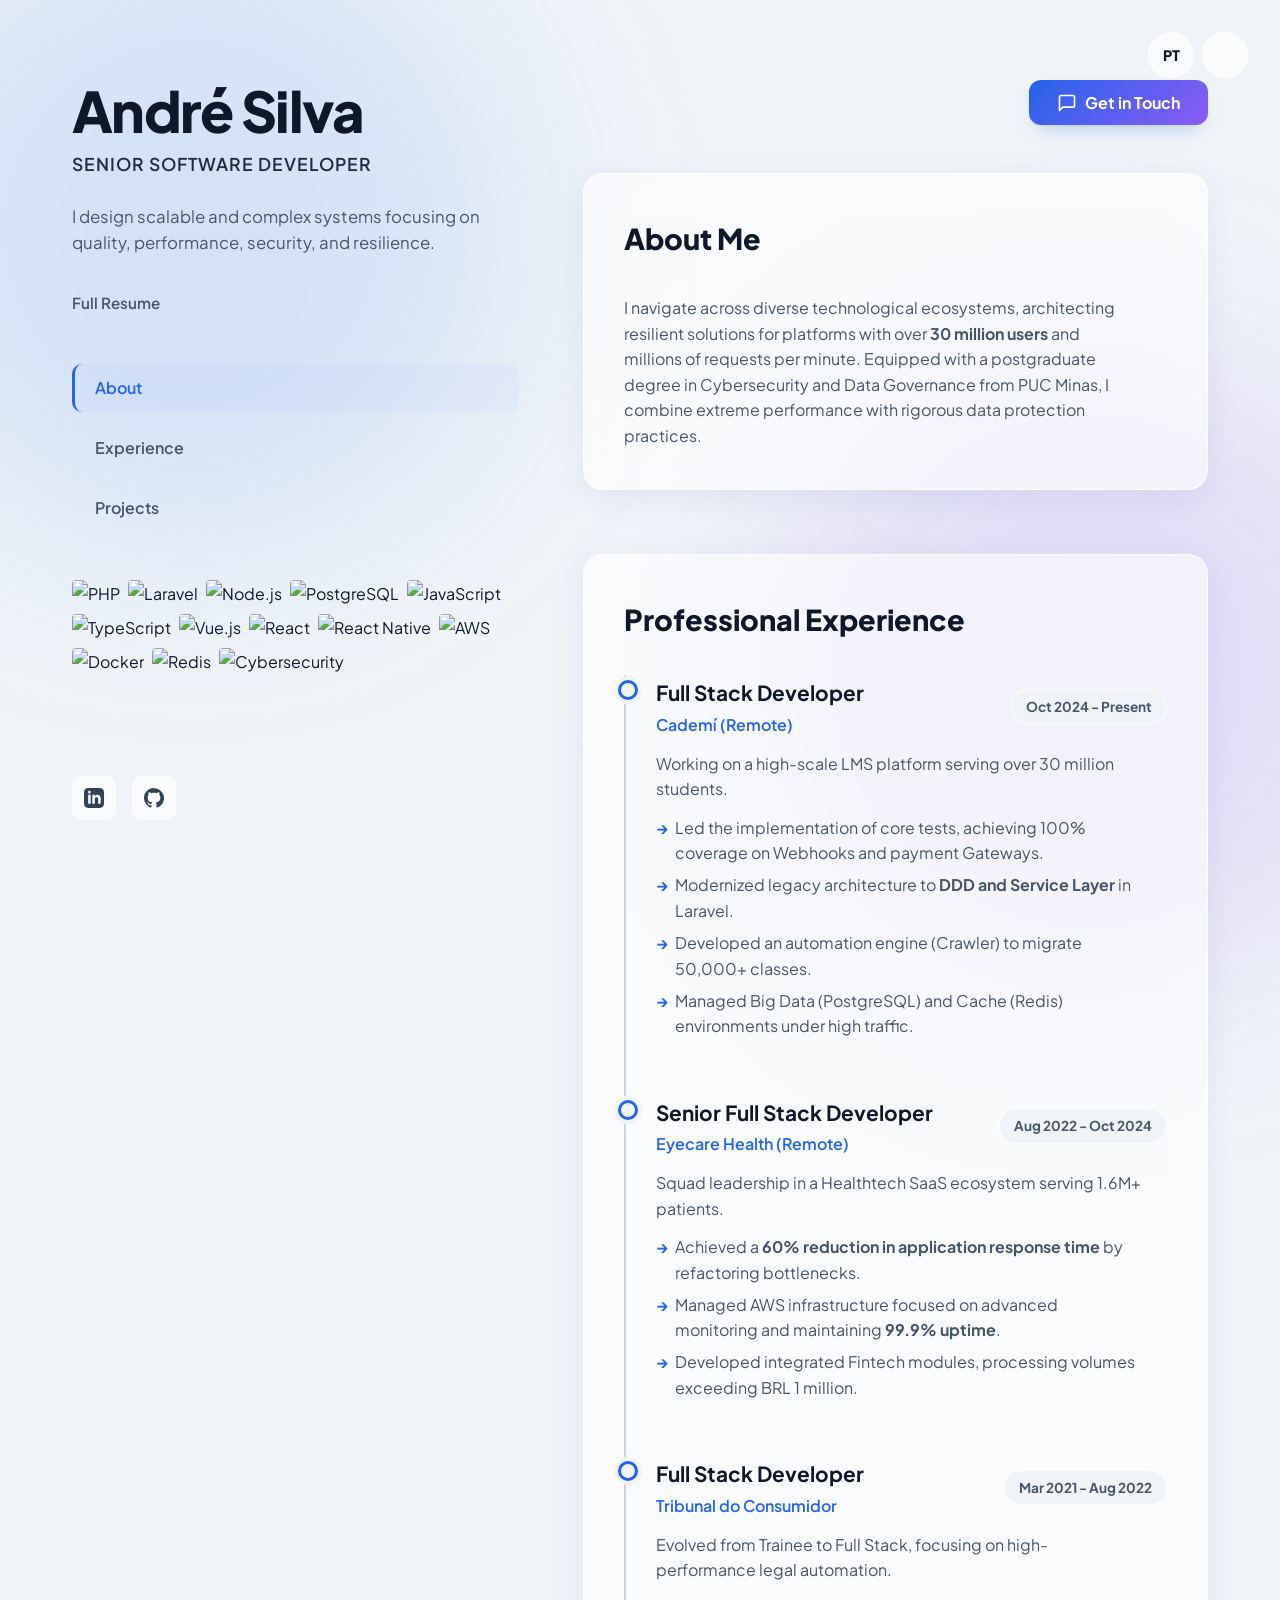
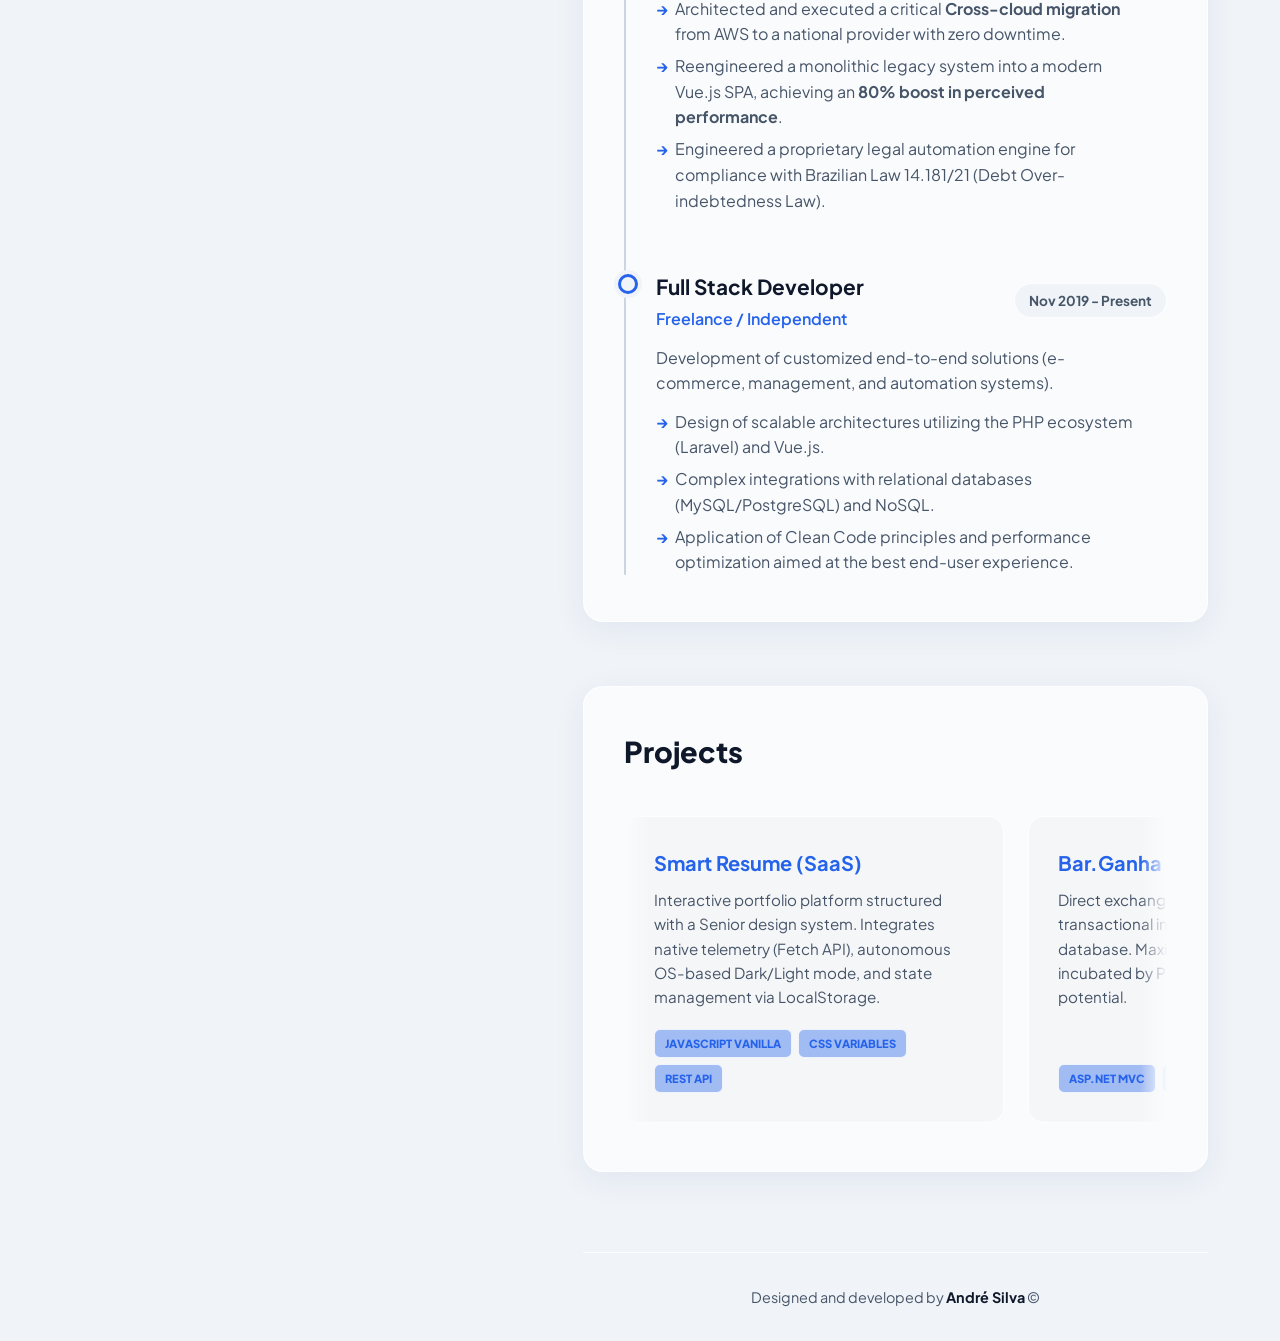
==== commit 794bc557: "fix: corrigindo link do download curriculo" ====
--- a/index.html
+++ b/index.html
@@ -3,7 +3,7 @@
 <head>
     <meta charset="UTF-8">
     <meta name="viewport" content="width=device-width, initial-scale=1.0">
-    <title>André Silva | Engenheiro de Software Sênior</title>
+    <title>André Silva | Desenvolvedor de Software Sênior</title>
     
     <script>
         let localTheme = localStorage.getItem('theme');
@@ -47,8 +47,30 @@
         <aside class="sidebar">
             <div>
                 <h1 class="hero-title">André Silva</h1>
-                <div class="hero-subtitle">Engenheiro de Software Sênior</div>
+                <div class="hero-subtitle">Desenvolvedor de Software Sênior</div>
                 <p class="hero-desc">Projeto sistemas escaláveis e complexos com foco em qualidade, desempenho, segurança e resiliência.</p>
+                
+                <div class="cv-action-group" style="display: flex; align-items: center; gap: 8px;">
+                    <span style="font-size: 0.95rem; font-weight: 600; color: var(--text-muted);">Currículo Completo</span>
+                    
+                    <div style="display: flex; gap: 6px; margin-left: 4px;">
+                        <a href="https://docs.google.com/document/d/1g-HdvqY-HclRwUijlFJM9H_l5c9RuCqFjpho6eYZ4pA/preview" target="_blank" rel="noopener noreferrer" class="cv-icon-btn" title="Visualizar no Navegador">
+                            <svg viewBox="0 0 24 24" fill="none" stroke="currentColor" stroke-width="2" stroke-linecap="round" stroke-linejoin="round">
+                                <path d="M18 13v6a2 2 0 0 1-2 2H5a2 2 0 0 1-2-2V8a2 2 0 0 1 2-2h6"></path>
+                                <polyline points="15 3 21 3 21 9"></polyline>
+                                <line x1="10" y1="14" x2="21" y2="3"></line>
+                            </svg>
+                        </a>
+
+                        <a href="https://docs.google.com/document/d/1g-HdvqY-HclRwUijlFJM9H_l5c9RuCqFjpho6eYZ4pA/export?format=pdf&tab=t.0" class="cv-icon-btn" title="Baixar PDF">
+                            <svg viewBox="0 0 24 24" fill="none" stroke="currentColor" stroke-width="2" stroke-linecap="round" stroke-linejoin="round">
+                                <path d="M21 15v4a2 2 0 0 1-2 2H5a2 2 0 0 1-2-2v-4"></path>
+                                <polyline points="7 10 12 15 17 10"></polyline>
+                                <line x1="12" y1="15" x2="12" y2="3"></line>
+                            </svg>
+                        </a>
+                    </div>
+                </div>
                 
                 <nav class="nav-menu">
                     <ul>
@@ -72,7 +94,6 @@
                     <img src="https://img.shields.io/badge/Docker-2496ED?style=for-the-badge&logo=docker&logoColor=white" alt="Docker" />
                     <img src="https://img.shields.io/badge/Redis-DC382D?style=for-the-badge&logo=redis&logoColor=white" alt="Redis" />
                     <img src="https://img.shields.io/badge/Cybersecurity-000000?style=for-the-badge&logo=strapi&logoColor=white" alt="Cybersecurity" />
-                    <img src="https://img.shields.io/badge/Cursor_AI-555555?style=for-the-badge&logo=openai&logoColor=white" alt="Cursor AI" />
                 </div>
             </div>
 
@@ -85,7 +106,6 @@
                         <svg viewBox="0 0 24 24"><path d="M12 0c-6.626 0-12 5.373-12 12 0 5.302 3.438 9.8 8.207 11.387.599.111.793-.261.793-.577v-2.234c-3.338.726-4.033-1.416-4.033-1.416-.546-1.387-1.333-1.756-1.333-1.756-1.089-.745.083-.729.083-.729 1.205.084 1.839 1.237 1.839 1.237 1.07 1.834 2.807 1.304 3.492.997.107-.775.418-1.305.76-1.604-2.665-.3-5.466-1.332-5.466-5.93 0-1.31.469-2.381 1.236-3.221-.124-.303-.535-1.524.117-3.176 0 0 1.008-.322 3.3 1.23.96-.267 1.98-.399 3-.405 1.02.006 2.04.138 3 .405 2.28-1.552 3.285-1.23 3.285-1.23.645 1.653.24 2.873.12 3.176.765.84 1.23 1.91 1.23 3.22 0 4.61-2.805 5.625-5.475 5.92.42.36.81 1.096.81 2.22 0 1.606-.015 2.896-.015 3.286 0 .315.21.69.825.57C20.565 22.092 24 17.592 24 12.297c0-6.627-5.373-12-12-12"/></svg>
                     </a>
                 </div>
-                <a href="#" class="btn-cv-secondary" download>Baixar Currículo Completo (PDF)</a>
             </div>
         </aside>
 
@@ -94,7 +114,7 @@
             <div class="top-cta">
                 <button class="btn-glow" onclick="openModal()">
                     <svg width="20" height="20" viewBox="0 0 24 24" fill="none" stroke="currentColor" stroke-width="2" stroke-linecap="round" stroke-linejoin="round"><path d="M21 15a2 2 0 0 1-2 2H7l-4 4V5a2 2 0 0 1 2-2h14a2 2 0 0 1 2 2z"></path></svg>
-                    <span class="btn-text">Vamos Conversar</span>
+                    <span class="btn-text">Entrar em contato</span>
                 </button>
             </div>
 
@@ -105,7 +125,7 @@
                 </div>
             </section>
 
-            <section id="experiencia">
+           <section id="experiencia">
                 <div class="glass-panel">
                     <h2 class="section-header">Experiência Profissional</h2>
                     <div class="timeline">
@@ -118,12 +138,12 @@
                                 <div class="job-date">Out 2024 - Atual</div>
                             </div>
                             <div class="job-desc">
-                                Atuação em plataforma LMS de alta escala com mais de 30 milhões de alunos.
-                                <ul>
-                                    <li>Liderança na implementação de testes core, alcançando 100% de cobertura em Webhooks e Gateways.</li>
-                                    <li>Modernização de arquitetura legada para <strong>DDD e Service Layer</strong> em Laravel.</li>
-                                    <li>Desenvolvimento de motor de automação (Crawler) para migração de 50.000+ aulas.</li>
-                                    <li>Gestão de Big Data (PostgreSQL) e Cache (Redis) sob alto tráfego.</li>
+                                Liderança de engenharia core em um dos maiores LMS do mercado, projetando resiliência para mais de 30 milhões de alunos e milhões de requisições por minuto.
+                                <ul>
+                                    <li>Liderei a cultura de testes no core da aplicação, alcançando <strong>100% de cobertura</strong> em Webhooks e Gateways de Pagamento, garantindo a integridade transacional.</li>
+                                    <li>Conduzi a modernização arquitetural (código legado) aplicando <strong>DDD e Service Layer</strong> no ecossistema Laravel com processamento assíncrono avançado.</li>
+                                    <li>Projetei um motor de extração (Crawler via Selenium/Dusk) que escalou e automatizou a migração de mais de <strong>50.000 aulas</strong> para mais de 100 clientes.</li>
+                                    <li>Atuação crítica em sustentação de Big Data (PostgreSQL), otimizando queries complexas e cache (Redis) sob um SLA rigoroso de 2 horas.</li>
                                 </ul>
                             </div>
                         </div>
@@ -137,11 +157,12 @@
                                 <div class="job-date">Ago 2022 - Out 2024</div>
                             </div>
                             <div class="job-desc">
-                                Liderança de squad em ecossistema SaaS Healthtech atendendo 1.6 milhão+ de pacientes.
-                                <ul>
-                                    <li>Redução de <strong>60% no tempo de resposta</strong> da aplicação via refatoração de gargalos.</li>
-                                    <li>Gestão de infraestrutura AWS com foco em monitoramento e <strong>99.9% de uptime</strong>.</li>
-                                    <li>Desenvolvimento de módulos Fintech integrados, processando volumes acima de R$ 1 milhão.</li>
+                                Liderança técnica de squad em SaaS Healthtech B2B/B2C, alavancando a escala para mais de 1.400 clínicas e 1.6 milhão de pacientes.
+                                <ul>
+                                    <li>Arquitetei a refatoração do sistema (Service Layer/Repository) que gerou uma <strong>redução de 60% no tempo de resposta</strong> da aplicação.</li>
+                                    <li>Responsável estratégico pelo monitoramento avançado de infraestrutura (CloudWatch/Sentry) na AWS, garantindo a alta disponibilidade e <strong>99.9% de uptime</strong>.</li>
+                                    <li>Reduzi o tempo de carregamento de relatórios complexos em banco de dados (MySQL) de 2 minutos para menos de 20 segundos.</li>
+                                    <li>Projetei módulos transacionais Fintech, processando com sucesso conciliações financeiras e fiscais superiores a <strong>R$ 1 milhão</strong>.</li>
                                 </ul>
                             </div>
                         </div>
@@ -155,11 +176,29 @@
                                 <div class="job-date">Mar 2021 - Ago 2022</div>
                             </div>
                             <div class="job-desc">
-                                Evolução de Trainee a Full Stack, focando em automação jurídica de alta performance.
-                                <ul>
-                                    <li>Migração total de infraestrutura On-premise para <strong>AWS Cloud</strong> com zero downtime.</li>
-                                    <li>Transformação de sistema legado em SPA moderno (Vue.js), resultando em ganho de 80% em performance percebida.</li>
-                                    <li>Desenvolvimento de motor proprietário para automação da Lei 14.181/21.</li>
+                                Atuação chave na modernização e estabilidade da Lawtech, suportando a escalabilidade para 22.000 usuários ativos.
+                                <ul>
+                                    <li>Arquitetei e executei a migração crítica (<strong>Cross-cloud migration</strong>) da infraestrutura AWS para um provedor nacional com <strong>zero downtime</strong> em um prazo recorde de 1 mês.</li>                                    <li>Transformei o sistema monolito legado em uma Single Page Application (SPA) moderna com Vue.js, resultando em um <strong>ganho de 80% na performance percebida</strong> pelo usuário.</li>
+                                    <li>Desenvolvi um motor proprietário de automação processual (Lei 14.181/21) e implementei fluxos de pagamento com 100% de compliance com a LGPD.</li>
+                                    <li>Atuei como tech lead e mentor de desenvolvedores juniores e estagiários, <strong>elevando a produtividade do time em mais de 100%</strong> via Kanban.</li>
+                                </ul>
+                            </div>
+                        </div>
+
+                        <div class="timeline-item">
+                            <div class="job-header">
+                                <div class="job-title-group">
+                                    <div class="job-title">Arquiteto de Software Autônomo</div>
+                                    <div class="job-company">Freelancer</div>
+                                </div>
+                                <div class="job-date">Nov 2019 - Atual</div>
+                            </div>
+                            <div class="job-desc">
+                                Consultoria e engenharia Full-Cycle (End-to-End) entregando desde a arquitetura do banco de dados até o deploy e sustentação de sistemas complexos.
+                                <ul>
+                                    <li>Estratégia focada em otimização de custos para o cliente, desenhando soluções multi-cloud eficientes com alto desempenho.</li>
+                                    <li>Modelagem e construção de sistemas orientados a domínio (PHP/Laravel e Vue.js) com APIs RESTful escaláveis e integrações robustas (MySQL/PostgreSQL).</li>
+                                    <li>Forte cultura de Clean Code, Strict Types e cacherização com Redis, garantindo manutenibilidade e escalabilidade para operações de longo prazo.</li>
                                 </ul>
                             </div>
                         </div>
@@ -175,28 +214,26 @@
                         <div class="carousel-track">
                             <div class="project-card">
                                 <div>
-                                    <h3>Currículo Inteligente (SaaS)</h3>
-                                    <p>Plataforma de portfólio interativo estruturada com design system Sênior. Integra telemetria nativa (Fetch API), *Dark/Light mode* autônomo baseado no SO e gerenciamento de estado via LocalStorage.</p>
-                                </div>
-                                <div class="project-tags">
-                                    <span class="tag">JavaScript Vanilla</span><span class="tag">CSS Variables</span><span class="tag">REST API</span>
+                                    <h3>Currículo Inteligente</h3>
+                                    <p>Arquitetura Serverless orientada a performance extrema (100% Core Web Vitals). Frontend Zero-Dependency distribuído globalmente via Edge CDN (Vercel/GitHub Pages). Projetei um pipeline de telemetria assíncrona customizada que ingere métricas de tráfego em tempo real para um banco PostgreSQL gerenciado (Supabase), garantindo latência zero na renderização.</p>                                </div>
+                                <div class="project-tags">
+                                    <span class="tag">Vercel</span><span class="tag">Supabase</span><span class="tag">Serverless</span><span class="tag">PostgreSQL</span>
                                 </div>
                             </div>
 
                             <div class="project-card">
                                 <div>
                                     <h3>Bar.Ganha — Economia Circular</h3>
-                                    <p>Motor de trocas diretas com integridade transacional garantida via banco relacional. TCC aprovado com nota máxima e incubado pela PUC Minas pelo potencial de mercado.</p>
-                                </div>
-                                <div class="project-tags">
-                                    <span class="tag">ASP.NET MVC</span><span class="tag">Azure</span><span class="tag">SQL Server</span>
+                                    <p>Plataforma de e-commerce focada em economia circular e trocas entre usuários. A arquitetura foi implementada em ASP.NET MVC com separação rigorosa de camadas (BLL e DAL), garantindo integridade transacional via SQL Server e escalabilidade na Azure. Obteve nota máxima e convite para incubação pela PUC Minas, com roadmap validado para moeda social interna.</p>                                </div>
+                                <div class="project-tags">
+                                    <span class="tag">C#</span><span class="tag">ASP.NET MVC</span><span class="tag">Azure</span><span class="tag">SQL Server</span>
                                 </div>
                             </div>
                             
                             <div class="project-card">
                                 <div>
-                                    <h3>CalorieCounter</h3>
-                                    <p>Motor de cálculo biofísico preditivo e gestão nutricional estruturado estritamente sob princípios de Clean Architecture, garantindo desacoplamento total da lógica via Repository Pattern.</p>
+                                    <h3>CalorieCounter — Gestão Nutricional</h3>
+                                    <p>Plataforma Full Stack estruturada sob princípios de Clean Architecture. Desenvolvi um motor de cálculo basal para variáveis biofísicas, isolando a lógica via Service e Repository Patterns. Isso garantiu alta testabilidade, total desacoplamento da persistência (PostgreSQL) e escalabilidade para processar ajustes preditivos de macronutrientes em tempo real.</p>
                                 </div>
                                 <div class="project-tags">
                                     <span class="tag">Laravel</span><span class="tag">Vue.js</span><span class="tag">PostgreSQL</span>
@@ -205,51 +242,11 @@
 
                             <div class="project-card">
                                 <div>
-                                    <h3>FinImprover — Dashboards</h3>
-                                    <p>Solução corporativa focada em reatividade e baixa latência. Automatiza a migração de fluxos de planilhas complexas para um banco centralizado com geração dinâmica de gráficos de inteligência financeira.</p>
-                                </div>
-                                <div class="project-tags">
-                                    <span class="tag">Livewire</span><span class="tag">MySQL</span><span class="tag">Tailwind CSS</span>
-                                </div>
-                            </div>
-
-                            <div class="project-card">
-                                <div>
-                                    <h3>Currículo Inteligente (SaaS)</h3>
-                                    <p>Plataforma de portfólio interativo estruturada com design system Sênior. Integra telemetria nativa (Fetch API), *Dark/Light mode* autônomo baseado no SO e gerenciamento de estado via LocalStorage.</p>
-                                </div>
-                                <div class="project-tags">
-                                    <span class="tag">JavaScript Vanilla</span><span class="tag">CSS Variables</span><span class="tag">REST API</span>
-                                </div>
-                            </div>
-
-                            <div class="project-card">
-                                <div>
-                                    <h3>Bar.Ganha — Economia Circular</h3>
-                                    <p>Motor de trocas diretas com integridade transacional garantida via banco relacional. TCC aprovado com nota máxima e incubado pela PUC Minas pelo potencial de mercado.</p>
-                                </div>
-                                <div class="project-tags">
-                                    <span class="tag">ASP.NET MVC</span><span class="tag">Azure</span><span class="tag">SQL Server</span>
-                                </div>
-                            </div>
-                            
-                            <div class="project-card">
-                                <div>
-                                    <h3>CalorieCounter</h3>
-                                    <p>Motor de cálculo biofísico preditivo e gestão nutricional estruturado estritamente sob princípios de Clean Architecture, garantindo desacoplamento total da lógica via Repository Pattern.</p>
-                                </div>
-                                <div class="project-tags">
-                                    <span class="tag">Laravel</span><span class="tag">Vue.js</span><span class="tag">PostgreSQL</span>
-                                </div>
-                            </div>
-
-                            <div class="project-card">
-                                <div>
-                                    <h3>FinImprover — Dashboards</h3>
-                                    <p>Solução corporativa focada em reatividade e baixa latência. Automatiza a migração de fluxos de planilhas complexas para um banco centralizado com geração dinâmica de gráficos de inteligência financeira.</p>
-                                </div>
-                                <div class="project-tags">
-                                    <span class="tag">Livewire</span><span class="tag">MySQL</span><span class="tag">Tailwind CSS</span>
+                                    <h3>FinImprover — Inteligência Financeira</h3>
+                                    <p>Plataforma de BI financeiro com motor preditivo de orçamento. Arquitetei um pipeline de ingestão (ETL) para importação automatizada de planilhas legadas. O sistema analisa o fluxo de caixa e projeta cenários futuros de gastos por categoria, operando sob uma interface de baixa latência (Laravel Livewire) com dashboards analíticos em tempo real.</p>
+                                </div>
+                                <div class="project-tags">
+                                    <span class="tag">Laravel</span><span class="tag">Livewire</span><span class="tag">MySQL</span>
                                 </div>
                             </div>
                         </div>
@@ -258,8 +255,7 @@
             </section>
 
             <footer class="site-footer">
-                <p>Projetado e desenvolvido por <strong>André Silva</strong> &copy; 2026</p>
-                <p class="footer-sub">Construído estritamente com Vanilla JavaScript e CSS Variables. Alta performance nativa.</p>
+                <p>Projetado e desenvolvido por <strong>André Silva</strong> &copy; <span id="year"></span></p>
             </footer>
 
         </main>
@@ -270,32 +266,25 @@
             <span class="close-btn" onclick="closeModal()">&times;</span>
             <div id="visit-form-container">
                 <div id="visit-form">
-                    <p class="form-title">Iniciar Conversa</p>
+                    <p class="form-title">Entrar em Contato</p>
+                    <p style="text-align: center; color: var(--text-muted); font-size: 0.95rem; margin-top: -15px; margin-bottom: 25px;">Me conte sobre o seu projeto ou a vaga que deseja preencher.</p>
                     <div class="form-group">
-                        <label for="visitor-name">Nome Completo</label>
+                        <label for="visitor-name">Nome</label>
                         <input type="text" id="visitor-name" placeholder="Ex: João Silva" required>
                     </div>
                     <div class="form-group">
-                        <label for="visitor-company">Empresa</label>
-                        <input type="text" id="visitor-company" placeholder="Ex: Google, StartupXYZ" required>
+                        <label for="visitor-email">E-mail</label>
+                        <input type="email" id="visitor-email" placeholder="joao@empresa.com" required>
                     </div>
                     <div class="form-group">
-                        <label for="visitor-role">Cargo <span class="optional">(Opcional)</span></label>
-                        <input type="text" id="visitor-role" placeholder="Ex: Tech Lead, Recrutador">
-                    </div>
-                    <div class="form-group">
-                        <label for="visitor-email">E-mail Corporativo</label>
-                        <input type="email" id="visitor-email" placeholder="nome@empresa.com" required>
-                    </div>
-                    <div class="form-group">
-                        <label for="visitor-phone">WhatsApp / Telefone</label>
-                        <input type="tel" id="visitor-phone" placeholder="+55 (11) 99999-9999" maxlength="19" required>
-                    </div>
-                    <button class="btn-glow" style="width: 100%; justify-content: center; margin-top: 15px;" onclick="marcarPresenca()">Enviar Mensagem</button>
+                        <label for="visitor-message">Mensagem</label>
+                        <textarea id="visitor-message" rows="4" placeholder="Como posso ajudar?" required></textarea>
+                    </div>
+                    <button class="btn-glow" style="width: 100%; justify-content: center; margin-top: 10px;" onclick="enviarMensagem()">Enviar Mensagem</button>
                 </div>
                 <div id="form-message" style="display: none; text-align: center; color: var(--primary); font-weight: 800; margin-top: 2rem; font-size: 1.2rem;">
-                    <h3>Contato Enviado!</h3>
-                    <p style="font-weight: 500; color: var(--text-muted); font-size: 1rem; margin-top: 0.5rem;">Recebi seus dados e retornarei em breve.</p>
+                    <h3>Mensagem Enviada!</h3>
+                    <p style="font-weight: 500; color: var(--text-muted); font-size: 1rem; margin-top: 0.5rem;">Recebi o seu contato e retornarei em breve.</p>
                 </div>
             </div>
         </div>
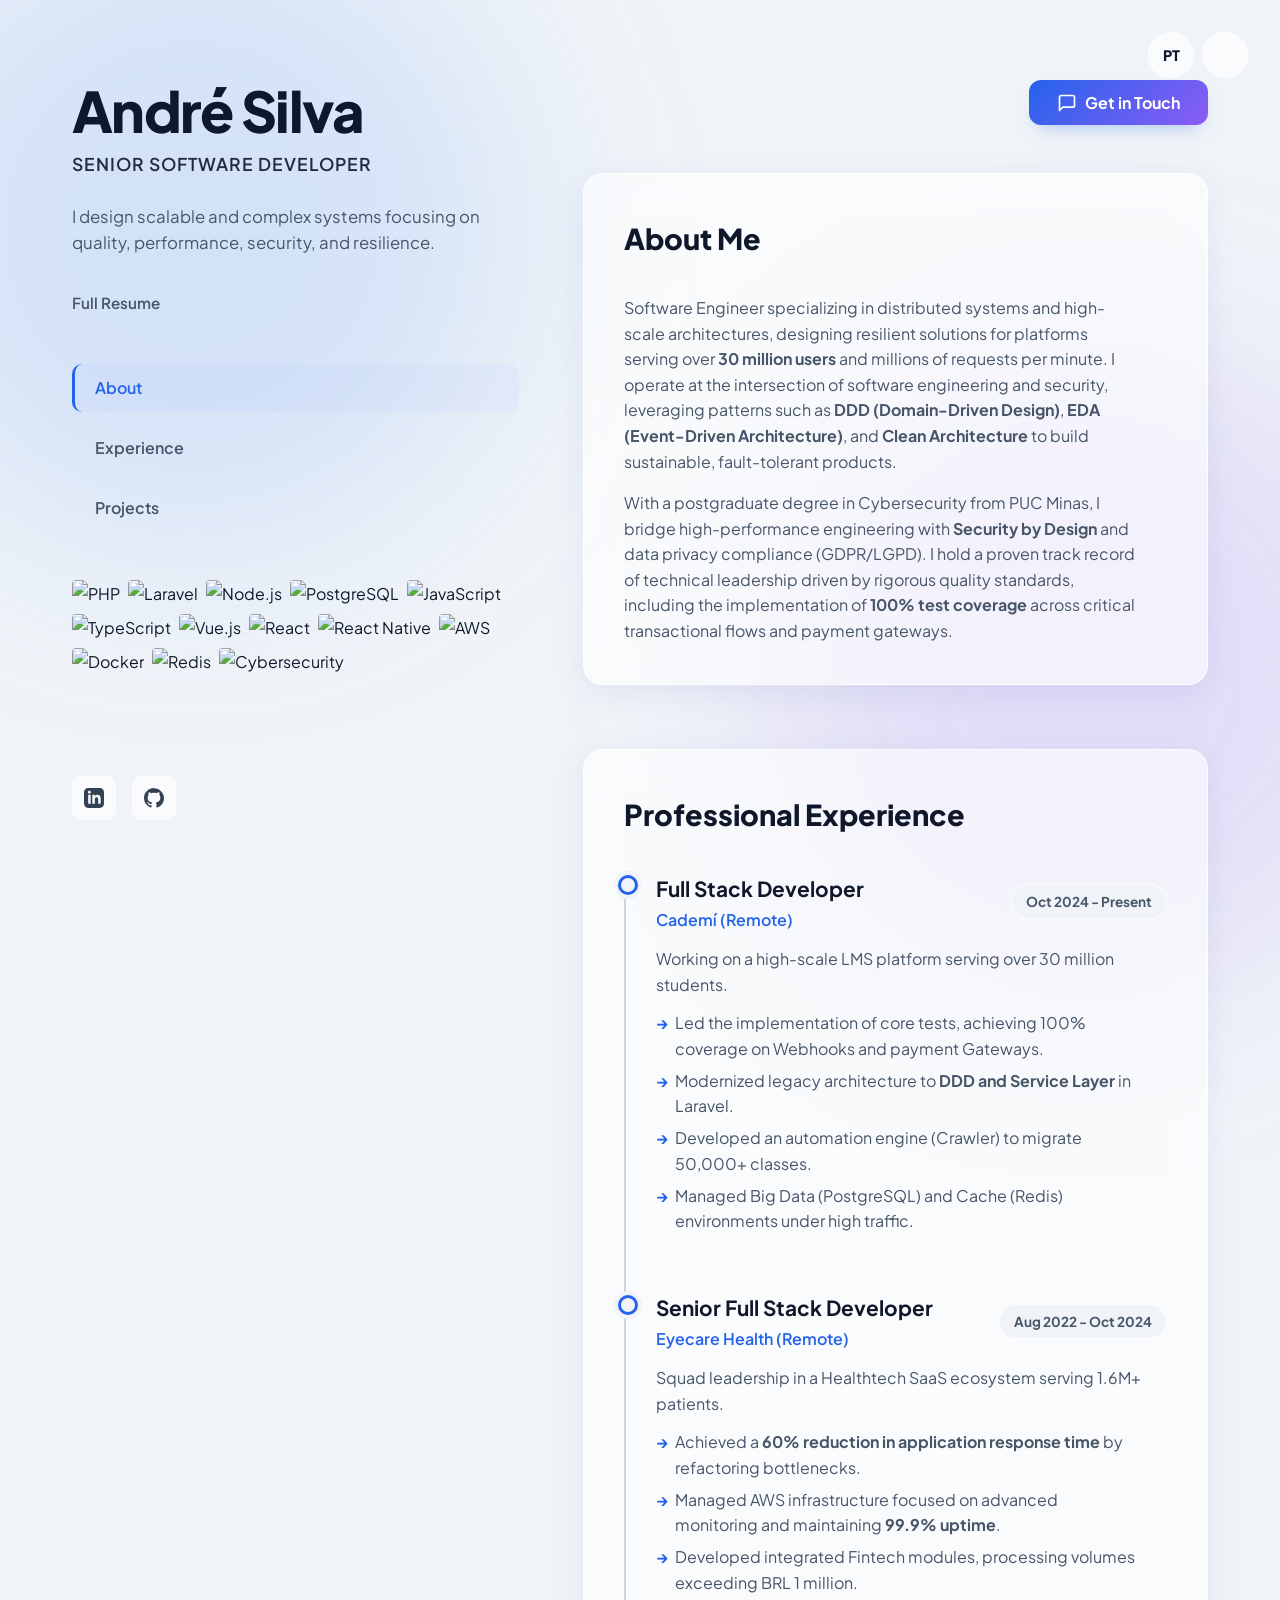
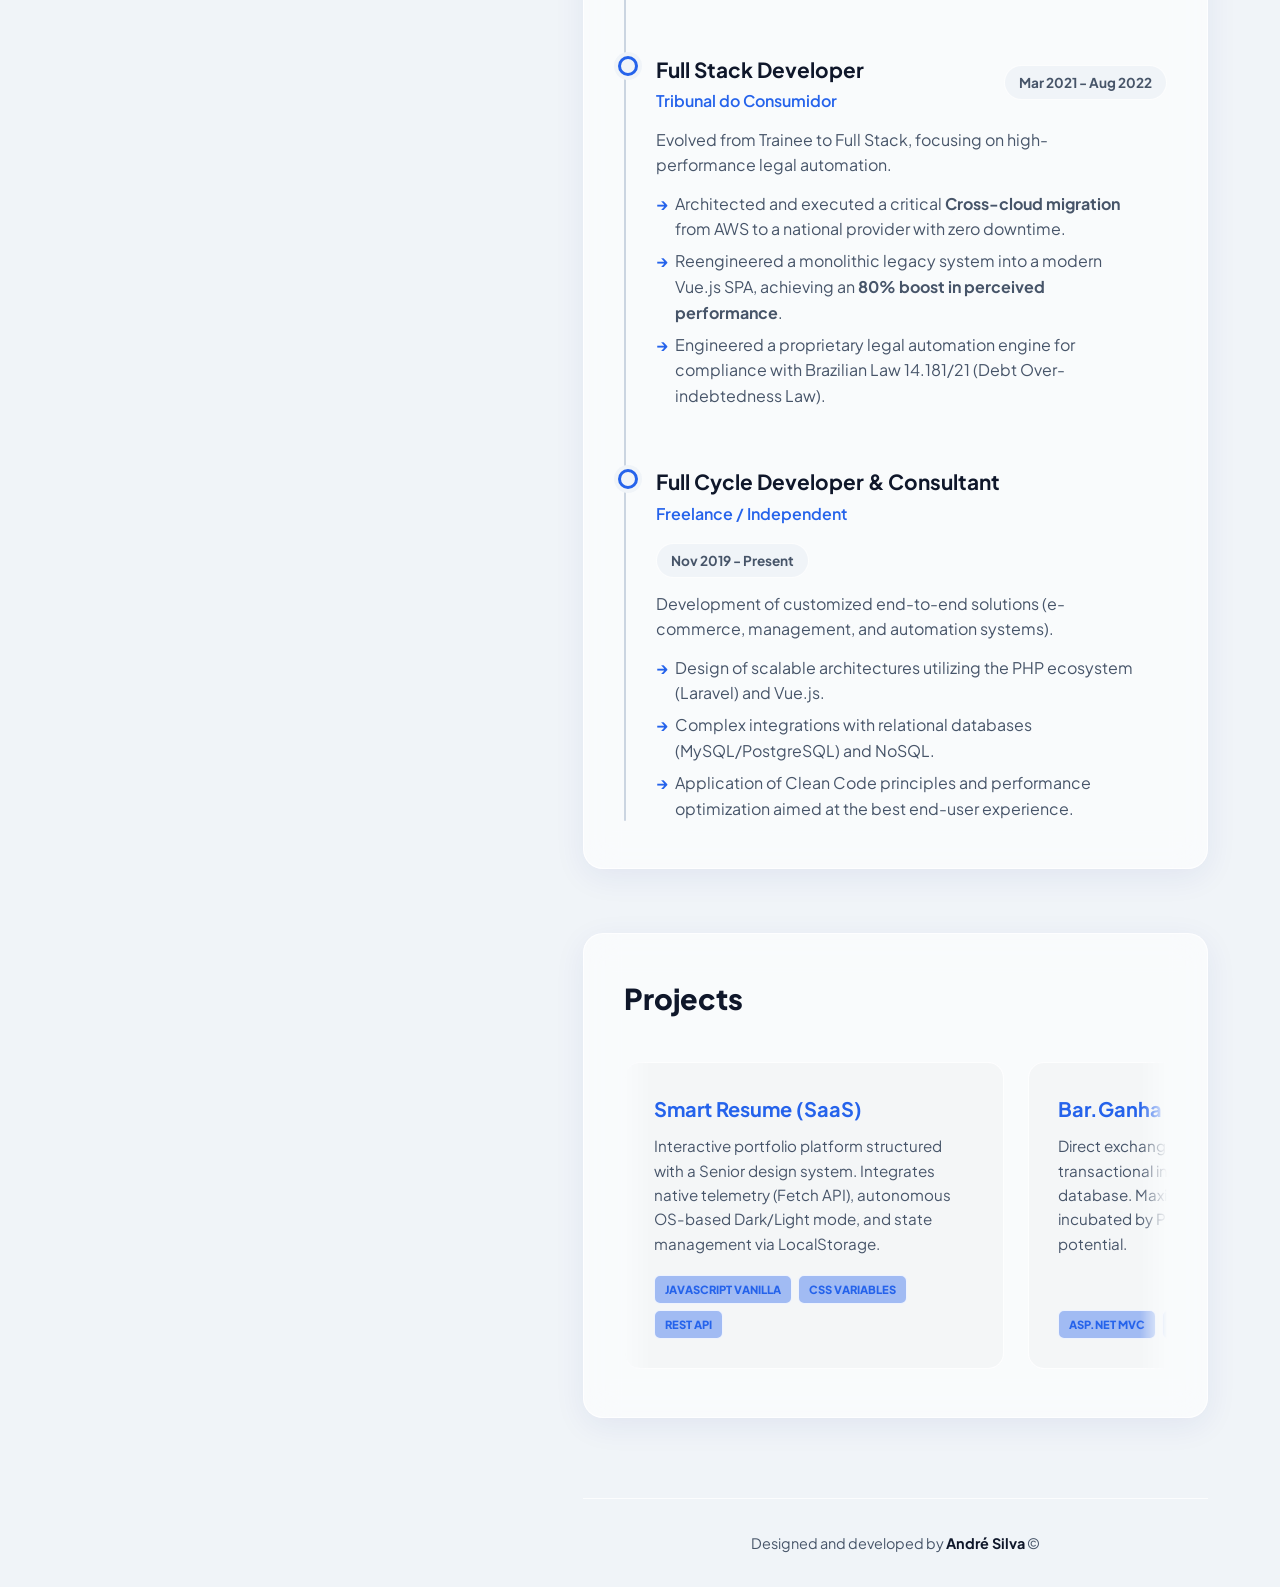
==== commit 79a0f632: "fix: corrigindo link social" ====
--- a/index.html
+++ b/index.html
@@ -3,6 +3,23 @@
 <head>
     <meta charset="UTF-8">
     <meta name="viewport" content="width=device-width, initial-scale=1.0">
+    
+    <meta name="title" content="André Silva | Desenvolvedor de Software Senior">
+    <meta name="description" content="Desenvolvedor de Software especialista em sistemas distribuídos e alta escala (30M+ usuários). Acesse meu Currículo Inteligente e cases de arquitetura.">
+    <meta name="author" content="André Luiz Araújo Silva">
+
+    <meta property="og:type" content="website">
+    <meta property="og:url" content="https://andreodevv.github.io/portfolio/">
+    <meta property="og:title" content="André Silva | Desenvolvedor de Software Senior">
+    <meta property="og:description" content="Desenvolvedor de Software especialista em sistemas distribuídos e alta escala (30M+ usuários). Acesse meu Currículo Inteligente e cases de arquitetura.">
+    <meta property="og:image" content="https://andreodevv.github.io/portfolio/og-image.png">
+
+    <meta property="twitter:card" content="summary_large_image">
+    <meta property="twitter:url" content="https://andreodevv.github.io/portfolio/">
+    <meta property="twitter:title" content="André Silva | SDesenvolvedor de Software Senio">
+    <meta property="twitter:description" content="Desenvolvedor de Software especialista em sistemas distribuídos e alta escala (30M+ usuários). Acesse meu Currículo Inteligente e cases de arquitetura.">
+    <meta property="twitter:image" content="https://andreodevv.github.io/portfolio/og-image.png">
+
     <title>André Silva | Desenvolvedor de Software Sênior</title>
     
     <script>
@@ -25,6 +42,7 @@
     <meta name="theme-color" content="#020617" media="(prefers-color-scheme: dark)">
     <meta name="color-scheme" content="light dark">
 
+    <link rel="icon" type="image/svg+xml" href="data:image/svg+xml,<svg xmlns='http://www.w3.org/2000/svg' viewBox='0 0 24 24' fill='none' stroke='%237c3aed' stroke-width='2' stroke-linecap='round' stroke-linejoin='round'><polyline points='16 18 22 12 16 6'></polyline><polyline points='8 6 2 12 8 18'></polyline></svg>">
     <link rel="preconnect" href="https://fonts.googleapis.com">
     <link rel="preconnect" href="https://fonts.gstatic.com" crossorigin>
     <link href="https://fonts.googleapis.com/css2?family=Plus+Jakarta+Sans:wght@400;500;600;700;800&display=swap" rel="stylesheet">
@@ -51,7 +69,7 @@
                 <p class="hero-desc">Projeto sistemas escaláveis e complexos com foco em qualidade, desempenho, segurança e resiliência.</p>
                 
                 <div class="cv-action-group" style="display: flex; align-items: center; gap: 8px;">
-                    <span style="font-size: 0.95rem; font-weight: 600; color: var(--text-muted);">Currículo Completo</span>
+                    <span style="font-size: 0.95rem; font-weight: 600; color: var(--text-muted);">Currículo Detalhado</span>
                     
                     <div style="display: flex; gap: 6px; margin-left: 4px;">
                         <a href="https://docs.google.com/document/d/1g-HdvqY-HclRwUijlFJM9H_l5c9RuCqFjpho6eYZ4pA/preview" target="_blank" rel="noopener noreferrer" class="cv-icon-btn" title="Visualizar no Navegador">
@@ -90,19 +108,17 @@
                     <img src="https://img.shields.io/badge/Vue.js-4FC08D?style=for-the-badge&logo=vuedotjs&logoColor=white" alt="Vue.js" />
                     <img src="https://img.shields.io/badge/React-61DAFB?style=for-the-badge&logo=react&logoColor=black" alt="React" />
                     <img src="https://img.shields.io/badge/React_Native-61DAFB?style=for-the-badge&logo=react&logoColor=black" alt="React Native" />
-                    <img src="https://img.shields.io/badge/AWS-232F3E?style=for-the-badge&logo=amazon-aws&logoColor=white" alt="AWS" />
-                    <img src="https://img.shields.io/badge/Docker-2496ED?style=for-the-badge&logo=docker&logoColor=white" alt="Docker" />
-                    <img src="https://img.shields.io/badge/Redis-DC382D?style=for-the-badge&logo=redis&logoColor=white" alt="Redis" />
+                    <img src="https://img.shields.io/badge/AWS-232F3E?style=for-the-badge&logo=amazon&logoColor=white" alt="AWS" />                    <img src="https://img.shields.io/badge/Redis-DC382D?style=for-the-badge&logo=redis&logoColor=white" alt="Redis" />
                     <img src="https://img.shields.io/badge/Cybersecurity-000000?style=for-the-badge&logo=strapi&logoColor=white" alt="Cybersecurity" />
                 </div>
             </div>
 
             <div class="social-container">
                 <div class="social-links">
-                    <a href="https://linkedin.com/in/andre1753" class="social-btn" target="_blank" title="LinkedIn">
+                    <a href="https://linkedin.com/in/andreodev" class="social-btn" target="_blank" title="LinkedIn">
                         <svg viewBox="0 0 24 24"><path d="M19 0h-14c-2.761 0-5 2.239-5 5v14c0 2.761 2.239 5 5 5h14c2.762 0 5-2.239 5-5v-14c0-2.761-2.238-5-5-5zm-11 19h-3v-11h3v11zm-1.5-12.268c-.966 0-1.75-.79-1.75-1.764s.784-1.764 1.75-1.764 1.75.79 1.75 1.764-.783 1.764-1.75 1.764zm13.5 12.268h-3v-5.604c0-3.368-4-3.113-4 0v5.604h-3v-11h3v1.765c1.396-2.586 7-2.777 7 2.476v6.759z"/></svg>
                     </a>
-                    <a href="https://github.com/Andre1753" class="social-btn" target="_blank" title="GitHub">
+                    <a href="https://github.com/andreodevv" class="social-btn" target="_blank" title="GitHub">
                         <svg viewBox="0 0 24 24"><path d="M12 0c-6.626 0-12 5.373-12 12 0 5.302 3.438 9.8 8.207 11.387.599.111.793-.261.793-.577v-2.234c-3.338.726-4.033-1.416-4.033-1.416-.546-1.387-1.333-1.756-1.333-1.756-1.089-.745.083-.729.083-.729 1.205.084 1.839 1.237 1.839 1.237 1.07 1.834 2.807 1.304 3.492.997.107-.775.418-1.305.76-1.604-2.665-.3-5.466-1.332-5.466-5.93 0-1.31.469-2.381 1.236-3.221-.124-.303-.535-1.524.117-3.176 0 0 1.008-.322 3.3 1.23.96-.267 1.98-.399 3-.405 1.02.006 2.04.138 3 .405 2.28-1.552 3.285-1.23 3.285-1.23.645 1.653.24 2.873.12 3.176.765.84 1.23 1.91 1.23 3.22 0 4.61-2.805 5.625-5.475 5.92.42.36.81 1.096.81 2.22 0 1.606-.015 2.896-.015 3.286 0 .315.21.69.825.57C20.565 22.092 24 17.592 24 12.297c0-6.627-5.373-12-12-12"/></svg>
                     </a>
                 </div>
@@ -121,7 +137,14 @@
             <section id="sobre">
                 <div class="glass-panel">
                     <h2 class="section-header">Sobre Mim</h2>
-                    <p class="job-desc">Eu transito entre diversos ecossistemas tecnológicos, projetando soluções resilientes para plataformas com mais de <strong>30 milhões de usuários</strong> e milhões de requisições por minuto. Pós-graduado em Cibersegurança e Governança de Dados pela PUC Minas, uno performance extrema a práticas rigorosas de proteção de dados.</p>
+                    <p class="job-desc">
+                        Especialista em sistemas distribuídos e arquiteturas de alta escala, projeto soluções resilientes para plataformas com mais de <strong>30 milhões de usuários</strong> e milhões de requisições por minuto. 
+                        Atuo na intersecção entre engenharia de software e segurança, aplicando padrões como <strong>DDD (Domain-Driven Design)</strong>, <strong>EDA (Event-Driven Architecture)</strong> e <strong>Clean Architecture</strong> para viabilizar produtos sustentáveis e tolerantes a falhas.
+                    </p>
+                    <p class="job-desc" style="margin-top: 1rem;">
+                        Pós-graduado em Cibersegurança pela PUC Minas, uno performance extrema a práticas de <strong>Security by Design</strong> e conformidade com a LGPD. 
+                        Tenho um histórico de liderança técnica focado em qualidade rigorosa, como a implementação de <strong>100% de cobertura de testes</strong> em fluxos transacionais críticos e gateways de pagamento.
+                    </p>                
                 </div>
             </section>
 
@@ -132,7 +155,7 @@
                         <div class="timeline-item">
                             <div class="job-header">
                                 <div class="job-title-group">
-                                    <div class="job-title">Desenvolvedor FullStack</div>
+                                    <div class="job-title">Desenvolvedor Full Stack</div>
                                     <div class="job-company">Cademí (Remoto)</div>
                                 </div>
                                 <div class="job-date">Out 2024 - Atual</div>
@@ -151,7 +174,7 @@
                         <div class="timeline-item">
                             <div class="job-header">
                                 <div class="job-title-group">
-                                    <div class="job-title">Desenvolvedor Fullstack Sênior</div>
+                                    <div class="job-title">Desenvolvedor Full Stack Sênior</div>
                                     <div class="job-company">Eyecare Health (Remoto)</div>
                                 </div>
                                 <div class="job-date">Ago 2022 - Out 2024</div>
@@ -188,13 +211,13 @@
                         <div class="timeline-item">
                             <div class="job-header">
                                 <div class="job-title-group">
-                                    <div class="job-title">Arquiteto de Software Autônomo</div>
+                                    <div class="job-title">Desenvolvedor Full Cycle & Consultor</div>
                                     <div class="job-company">Freelancer</div>
                                 </div>
                                 <div class="job-date">Nov 2019 - Atual</div>
                             </div>
                             <div class="job-desc">
-                                Consultoria e engenharia Full-Cycle (End-to-End) entregando desde a arquitetura do banco de dados até o deploy e sustentação de sistemas complexos.
+                                Consultoria e desenvolvimento Full-Cycle (End-to-End) entregando desde a arquitetura do banco de dados até o deploy e sustentação de sistemas complexos.
                                 <ul>
                                     <li>Estratégia focada em otimização de custos para o cliente, desenhando soluções multi-cloud eficientes com alto desempenho.</li>
                                     <li>Modelagem e construção de sistemas orientados a domínio (PHP/Laravel e Vue.js) com APIs RESTful escaláveis e integrações robustas (MySQL/PostgreSQL).</li>
